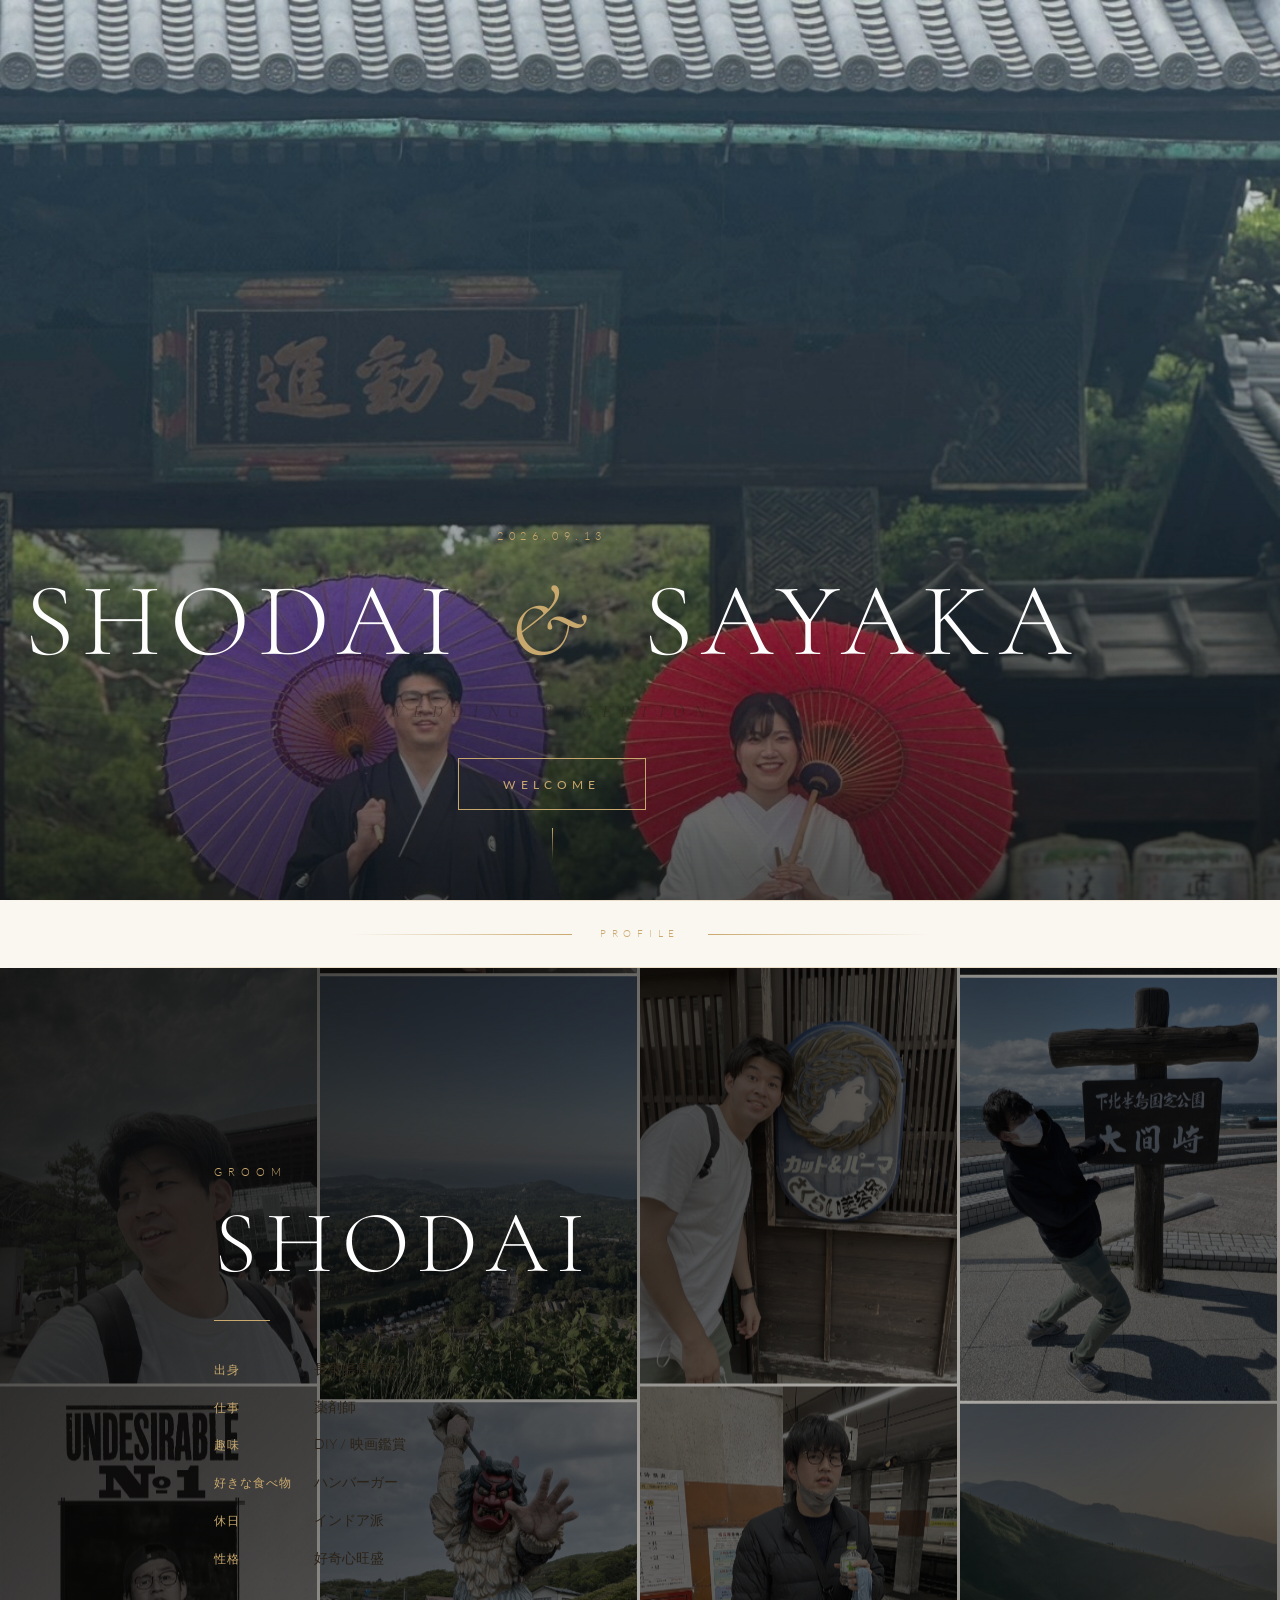
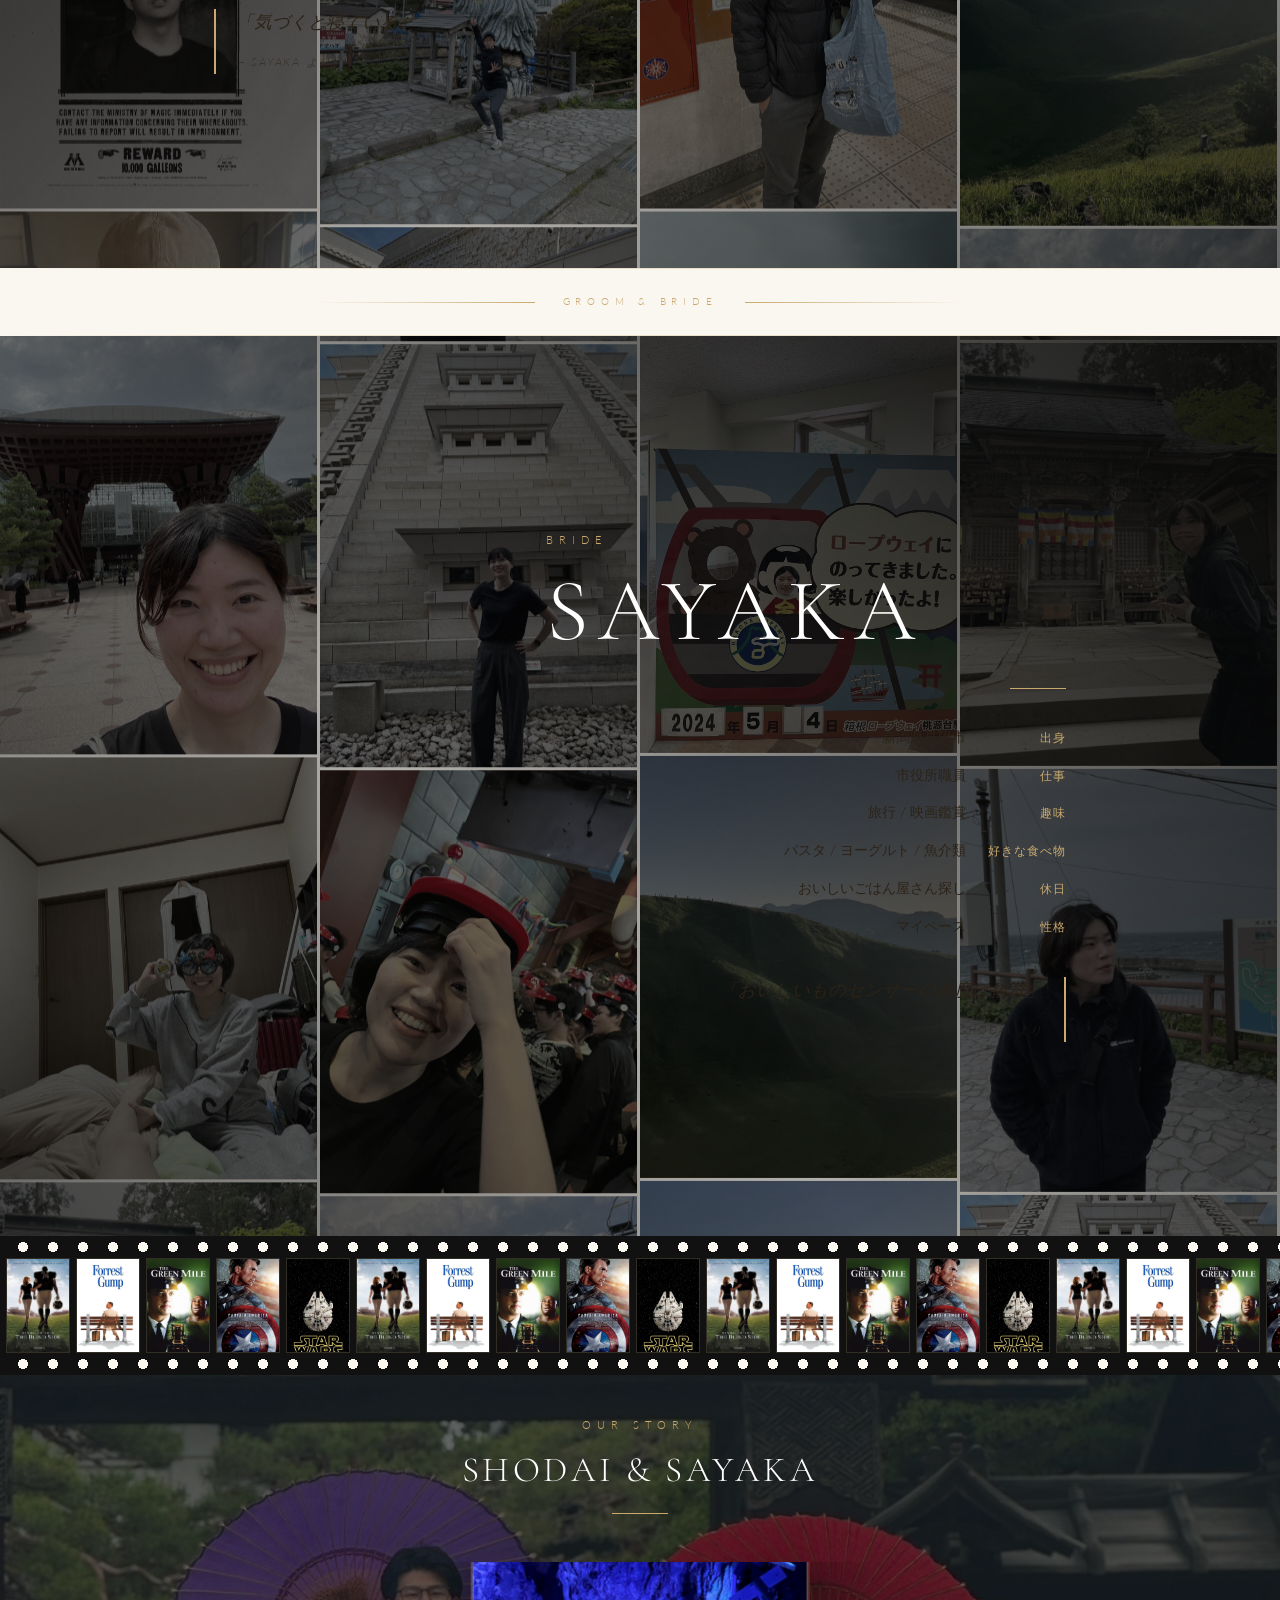
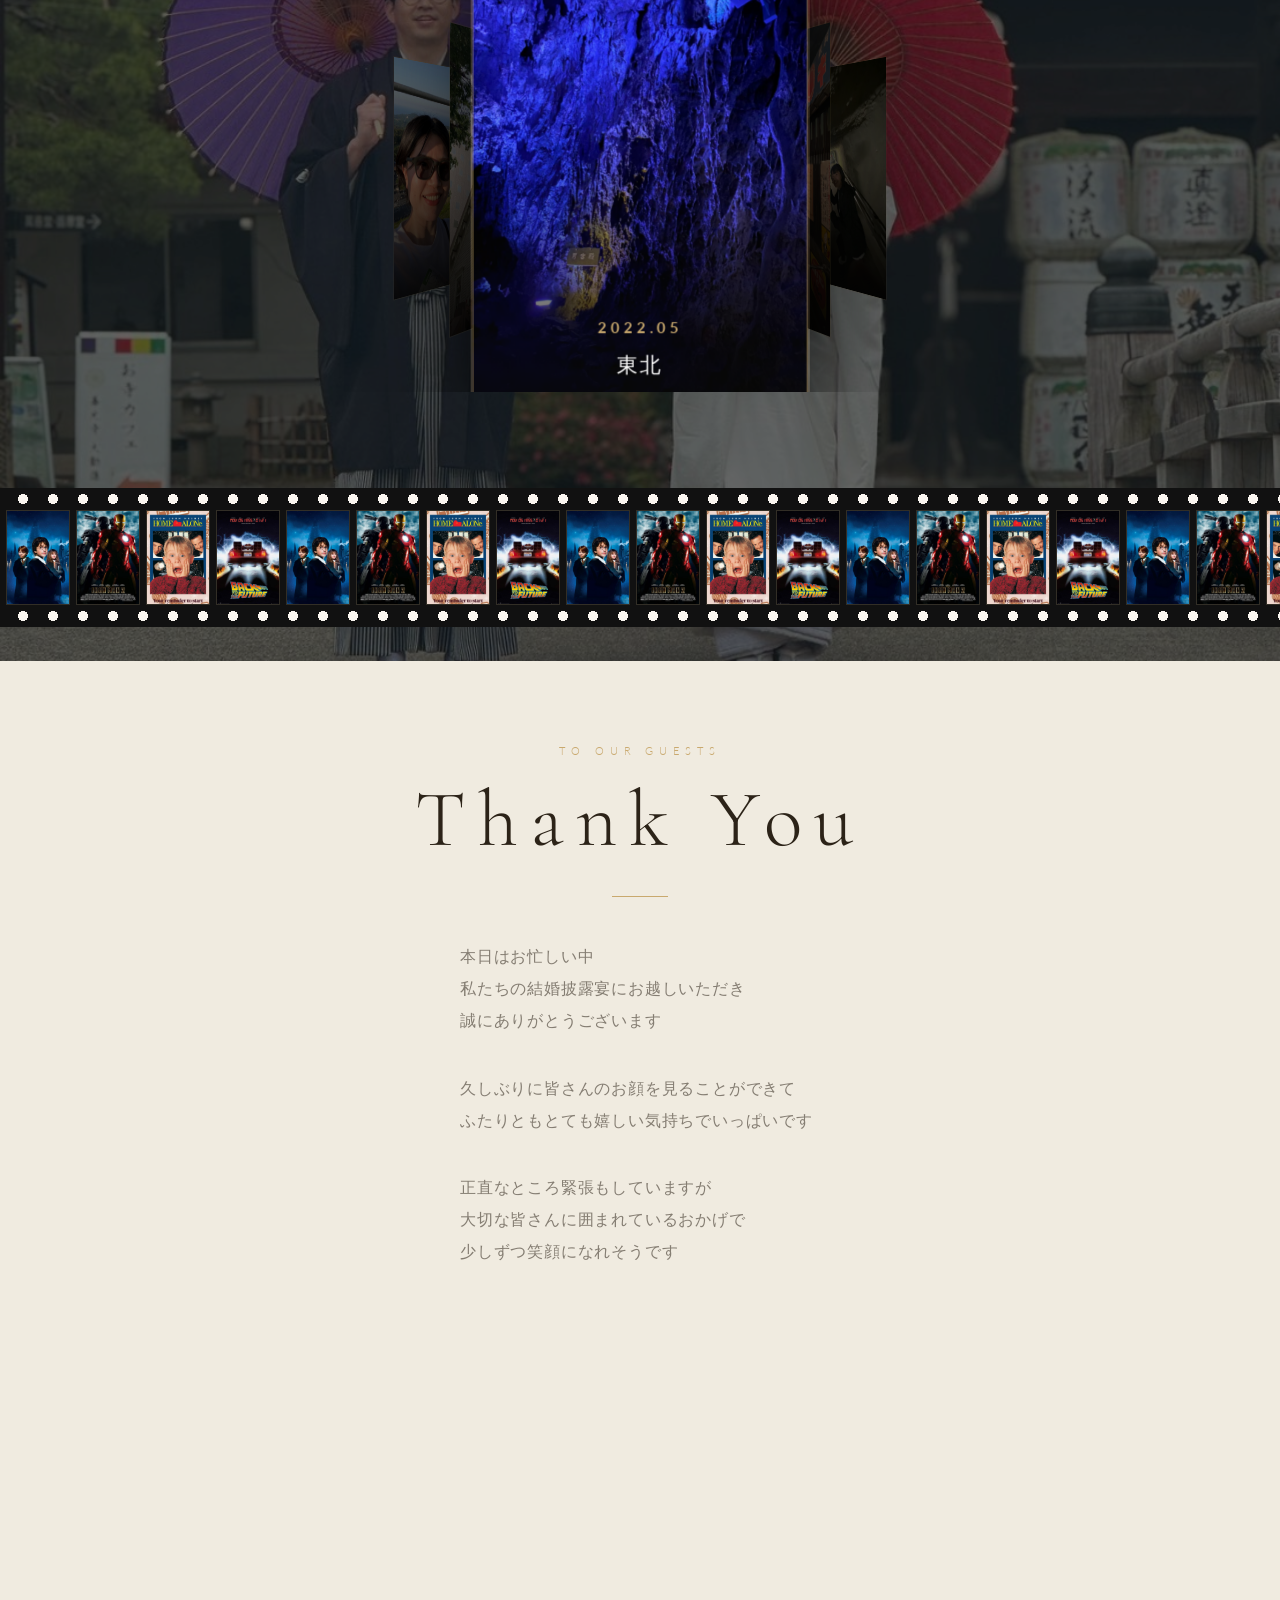
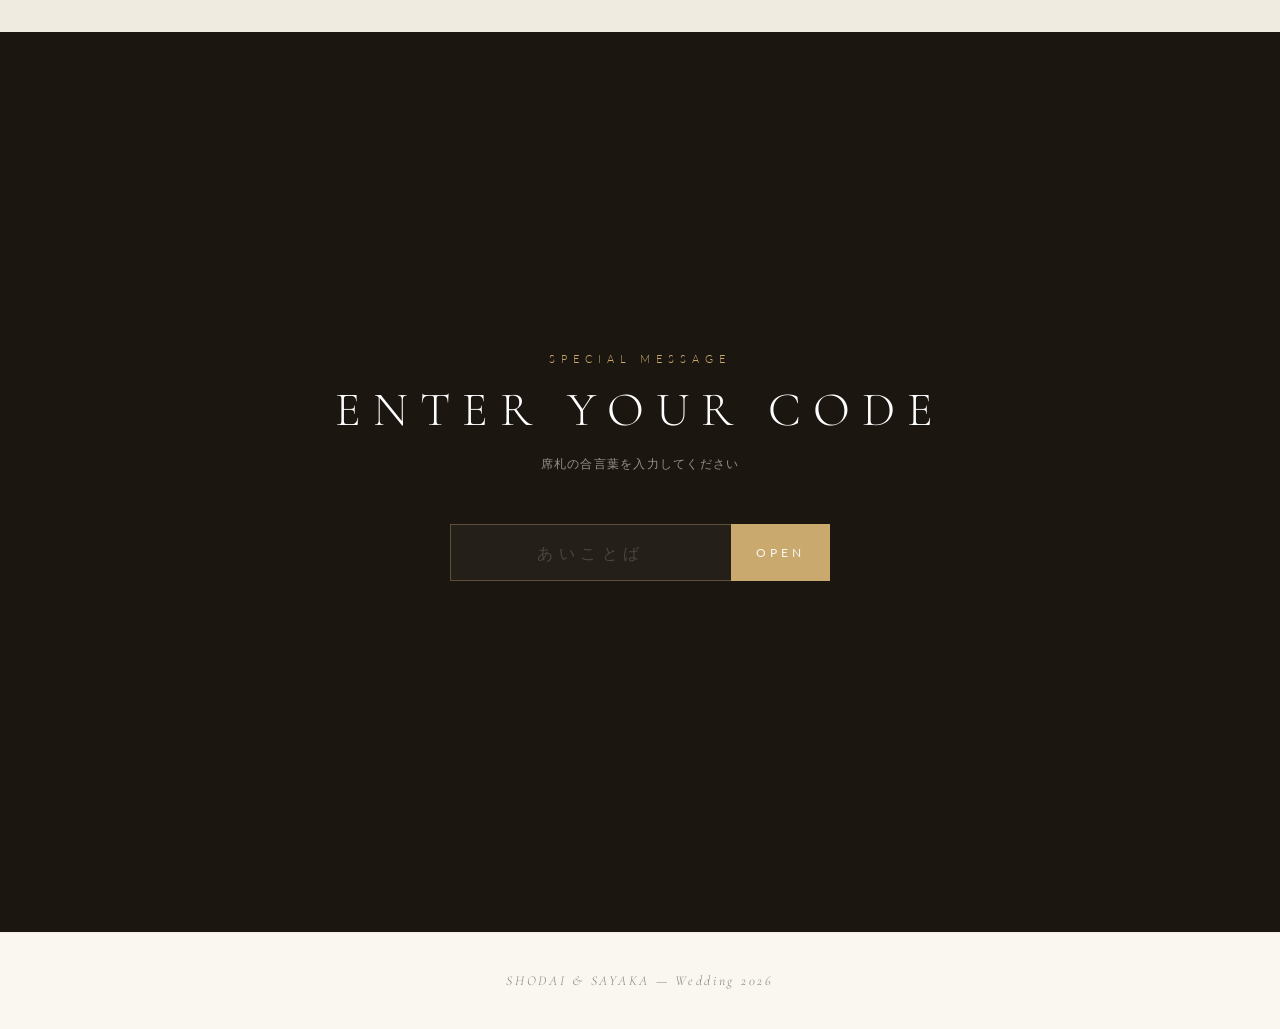
==== index.html @ 503a019b "8/3" ====
<!DOCTYPE html>
<html lang="ja">
<head>
  <meta charset="UTF-8">
  <meta name="viewport" content="width=device-width, initial-scale=1.0, user-scalable=no">
  <title>SHODAI &amp; SAYAKA | Wedding</title>
  <link rel="preconnect" href="https://fonts.googleapis.com">
  <link rel="preconnect" href="https://fonts.gstatic.com" crossorigin>
  <link href="https://fonts.googleapis.com/css2?family=Cormorant+Garamond:ital,wght@0,300;0,400;0,600;1,300;1,400&family=Lato:wght@300;400&family=Shippori+Mincho:wght@400;700&display=swap" rel="stylesheet">
  <link rel="stylesheet" href="css/style.css">
</head>
<body>

  <!-- ========== 1. OPENING / HERO ========== -->
  <section id="opening" class="section section--hero">
    <div class="hero__bg" style="background-image: url('images/LINE_ALBUM_20260602%E5%96%84%E5%85%89%E5%AF%BA%E5%89%8D%E6%92%AE%E3%82%8A_260618_2.jpg')"></div>
    <div class="hero__overlay"></div>
    <div class="hero__content">
      <p class="hero__date reveal-text">2026.09.13</p>
      <h1 class="hero__names reveal-text">SHODAI <span class="amp">&amp;</span> SAYAKA</h1>
      <p class="hero__subtitle reveal-text">Wedding Reception</p>
      <button class="hero__cta reveal-text" onclick="scrollToNext()">Welcome</button>
      <div class="scroll-indicator"><span></span></div>
    </div>
  </section>

  <!-- ========== OPENING / PROFILE 境界 ========== -->
  <div class="profiles-divider" aria-hidden="true">
    <span class="profiles-divider__line"></span>
    <span class="profiles-divider__text">PROFILE</span>
    <span class="profiles-divider__line"></span>
  </div>

  <!-- ========== 2. GROOM PROFILE ========== -->
  <section id="groom" class="section section--profile section--groom">
    <div class="masonry-bg" id="groomMasonryBg" aria-hidden="true"></div>
    <div class="profile__overlay"></div>
    <div class="container">
      <div class="profile__inner">
        <p class="profile__label fade-in">Groom</p>
        <h2 class="profile__name fade-in">SHODAI</h2>
        <div class="profile__divider fade-in"></div>
        <dl class="profile__list">
          <div class="profile__item fade-in">
            <dt>出身</dt><dd>長野県長野市</dd>
          </div>
          <div class="profile__item fade-in">
            <dt>仕事</dt><dd>薬剤師</dd>
          </div>
          <div class="profile__item fade-in">
            <dt>趣味</dt><dd>DIY / 映画鑑賞</dd>
          </div>
          <div class="profile__item fade-in">
            <dt>好きな食べ物</dt><dd>ハンバーガー</dd>
          </div>
          <div class="profile__item fade-in">
            <dt>休日</dt><dd>インドア派</dd>
          </div>
          <div class="profile__item fade-in">
            <dt>性格</dt><dd>好奇心旺盛</dd>
          </div>
        </dl>
        <blockquote class="profile__quote fade-in">
          <p>「気づくと寝ている」</p>
          <cite>— SAYAKA より</cite>
        </blockquote>
      </div>
    </div>
  </section>

  <!-- ========== GROOM / BRIDE 境界 ========== -->
  <div class="profiles-divider" aria-hidden="true">
    <span class="profiles-divider__line"></span>
    <span class="profiles-divider__text">GROOM &amp; BRIDE</span>
    <span class="profiles-divider__line"></span>
  </div>

  <!-- ========== 3. BRIDE PROFILE ========== -->
  <section id="bride" class="section section--profile section--bride">
    <div class="masonry-bg" id="brideMasonryBg" aria-hidden="true"></div>
    <div class="profile__overlay"></div>
    <div class="container">
      <div class="profile__inner profile__inner--right">
        <p class="profile__label fade-in">Bride</p>
        <h2 class="profile__name fade-in">SAYAKA</h2>
        <div class="profile__divider fade-in"></div>
        <dl class="profile__list">
          <div class="profile__item fade-in">
            <dt>出身</dt><dd>新潟県見附市</dd>
          </div>
          <div class="profile__item fade-in">
            <dt>仕事</dt><dd>市役所職員</dd>
          </div>
          <div class="profile__item fade-in">
            <dt>趣味</dt><dd>旅行 / 映画鑑賞</dd>
          </div>
          <div class="profile__item fade-in">
            <dt>好きな食べ物</dt><dd>パスタ / ヨーグルト / 魚介類</dd>
          </div>
          <div class="profile__item fade-in">
            <dt>休日</dt><dd>おいしいごはん屋さん探し</dd>
          </div>
          <div class="profile__item fade-in">
            <dt>性格</dt><dd>マイペース</dd>
          </div>
        </dl>
        <blockquote class="profile__quote fade-in">
          <p>「おいしいものセンサーの感度は抜群」</p>
          <cite>— SHODAI より</cite>
        </blockquote>
      </div>
    </div>
  </section>

  <!-- ========== 4. COUPLE SECTION ========== -->
  <section id="couple" class="section section--couple">
    <div class="couple__bg" style="background-image: url('images/LINE_ALBUM_20260602%E5%96%84%E5%85%89%E5%AF%BA%E5%89%8D%E6%92%AE%E3%82%8A_260618_2.jpg')"></div>
    <div class="couple__overlay"></div>

    <!-- 上帯 -->
    <div class="film-strip-wrap">
      <div class="film-strip">
        <div class="film-strip__track">
        </div>
      </div>
    </div>

    <!-- 中央コンテンツ -->
    <div class="container">
      <div class="couple__content">
        <p class="couple__eyebrow fade-in">Our Story</p>
        <h2 class="couple__title fade-in">SHODAI &amp; SAYAKA</h2>
        <div class="couple__divider fade-in"></div>
        <div id="travelGallery" class="travel-gallery fade-in"></div>
      </div>
    </div>

    <!-- 下帯 -->
    <div class="film-strip-wrap">
      <div class="film-strip">
        <div class="film-strip__track film-strip__track--reverse">
        </div>
      </div>
    </div>
    <p class="film-hint">tap the poster to see our movie picks</p>
  </section>

  <!-- ========== 5. GUEST MESSAGE ========== -->
  <section id="message" class="section section--message">
    <div class="container">
      <div class="message__content">
        <p class="message__eyebrow fade-in">To Our Guests</p>
        <h2 class="message__title fade-in">Thank You</h2>
        <div class="message__divider fade-in"></div>
        <div class="message__body">
          <p class="message__para fade-in">
            本日はお忙しい中<br>
            私たちの結婚披露宴にお越しいただき<br>
            誠にありがとうございます
          </p>
          <p class="message__para fade-in">
            久しぶりに皆さんのお顔を見ることができて<br>
            ふたりともとても嬉しい気持ちでいっぱいです
          </p>
          <p class="message__para fade-in">
            正直なところ緊張もしていますが<br>
            大切な皆さんに囲まれているおかげで<br>
            少しずつ笑顔になれそうです
          </p>
          <p class="message__para fade-in">
            今日の思い出を形に残したいので<br>
            ぜひたくさん写真を撮ってください
          </p>
          <p class="message__para fade-in">
            どうぞ最後まで楽しんでいただけますと幸いです
          </p>
        </div>
        <p class="message__sign fade-in">SHODAI &amp; SAYAKA</p>
      </div>
    </div>
  </section>

  <!-- ========== 6. SECRET CODE ========== -->
  <section id="secret" class="section section--secret">
    <div class="container">
      <div class="secret__content">
        <p class="secret__eyebrow fade-in">Special Message</p>
        <h2 class="secret__title fade-in">ENTER YOUR CODE</h2>
        <p class="secret__hint fade-in">席札の合言葉を入力してください</p>
        <div class="secret__form fade-in">
          <input
            type="text"
            id="codeInput"
            class="secret__input"
            placeholder="あいことば"
            maxlength="20"
            autocomplete="off"
            autocapitalize="characters"
            spellcheck="false"
          >
          <button class="secret__btn" onclick="submitPassphrase()">OPEN</button>
        </div>
        <p class="secret__error" id="codeError" aria-live="polite"></p>
      </div>
    </div>
  </section>

  <!-- ========== 7. GROUP PAGE (overlay) ========== -->
  <div id="groupPage" class="group-page hidden" role="dialog" aria-modal="true" aria-label="グループページ">
    <div class="group-page__header">
      <button class="group-page__close" onclick="closeGroupPage()">CLOSE</button>
    </div>
    <div class="group-page__content">
      <p class="group-page__eyebrow">Welcome</p>
      <h2 class="group-page__name" id="groupName"></h2>
      <p class="group-page__note" id="groupNote">ページの一番下に席札の番号入力欄があります</p>
      <div class="group-page__divider"></div>
      <div class="group-page__photos" id="groupPhotos"></div>
      <div class="jhs-hero hidden" id="jhsHero">
        <div id="bballStage" class="bball-stage" aria-hidden="true"></div>
        <div class="jhs-hero__frame">
          <img class="jhs-hero__image" id="jhsHeroImage" src="" alt="">
          <div class="jhs-hero__scrim"></div>
          <p class="jhs-hero__message" id="jhsHeroMessage"></p>
        </div>
      </div>

      <div class="photo-story hidden" id="photoStoryHero">
        <div class="photo-story__stage1" id="psStage1">
          <img class="photo-story__hero-img" id="psHeroImage" src="" alt="">
          <div class="photo-story__prompt-wrap">
            <span class="photo-story__pulse-ring" aria-hidden="true"></span>
            <p class="photo-story__prompt" id="psPrompt">Click to relive our memories</p>
          </div>
          <div class="photo-story__scatter" id="psScatterLayer" aria-hidden="true"></div>
        </div>

        <div class="photo-story__gallery" id="psGallery"></div>

        <div class="photo-story__ending-zone" id="psEndingZone">
          <img class="photo-story__ending-anchor" id="psEndingAnchor" src="" alt="" aria-hidden="true">
          <div class="photo-story__ending-message hidden" id="psEndingMessage"></div>
        </div>

        <div class="photo-story__lightbox hidden" id="psLightbox" role="dialog" aria-modal="true" aria-label="写真ビューア">
          <div class="photo-story__lightbox-backdrop" id="psLightboxBackdrop"></div>
          <button class="photo-story__lightbox-close" id="psLightboxClose">CLOSE</button>
          <button class="photo-story__lightbox-nav photo-story__lightbox-nav--prev" id="psLightboxPrev" aria-label="前の写真">‹</button>
          <img class="photo-story__lightbox-img" id="psLightboxImg" src="" alt="">
          <button class="photo-story__lightbox-nav photo-story__lightbox-nav--next" id="psLightboxNext" aria-label="次の写真">›</button>
          <p class="photo-story__lightbox-counter" id="psLightboxCounter"></p>
        </div>
      </div>

      <div class="puzzle-hero hidden" id="puzzleHero">
        <div class="puzzle-hero__stage" id="puzzleStage">
          <div class="puzzle-hero__mosaic" id="puzzleMosaic"></div>
          <div class="puzzle-hero__prompt-wrap hidden" id="puzzleGatherPrompt">
            <span class="puzzle-hero__pulse-ring" aria-hidden="true"></span>
            <p class="puzzle-hero__prompt">Click to gather our memories</p>
          </div>
        </div>
        <div class="puzzle-hero__ending-title hidden" id="puzzleEndingTitle">
          <img class="puzzle-hero__ending-logo hidden" id="puzzleEndingLogo" src="" alt="">
          <span id="puzzleEndingTitleText"></span>
        </div>
        <div class="puzzle-hero__ending-message hidden" id="puzzleEndingMessage"></div>

        <div class="photo-story__lightbox hidden" id="pzLightbox" role="dialog" aria-modal="true" aria-label="写真ビューア">
          <div class="photo-story__lightbox-backdrop" id="pzLightboxBackdrop"></div>
          <button class="photo-story__lightbox-close" id="pzLightboxClose">CLOSE</button>
          <button class="photo-story__lightbox-nav photo-story__lightbox-nav--prev" id="pzLightboxPrev" aria-label="前の写真">‹</button>
          <img class="photo-story__lightbox-img" id="pzLightboxImg" src="" alt="">
          <button class="photo-story__lightbox-nav photo-story__lightbox-nav--next" id="pzLightboxNext" aria-label="次の写真">›</button>
          <p class="photo-story__lightbox-counter" id="pzLightboxCounter"></p>
        </div>
      </div>

      <div class="family-hero hidden" id="familyHero">
        <div class="family-hero__stage" id="familyStage">
          <div class="family-hero__main-frame" id="familyMainFrame">
            <img class="family-hero__main" id="familyHeroImage" src="" alt="">
          </div>
        </div>
        <div class="family-hero__prompt-wrap" id="familyPrompt">
          <span class="family-hero__pulse-ring" aria-hidden="true"></span>
          <p class="family-hero__prompt">🐾 家族写真をクリック</p>
        </div>

        <div class="photo-story__lightbox hidden" id="familyLightbox" role="dialog" aria-modal="true" aria-label="写真ビューア">
          <div class="photo-story__lightbox-backdrop" id="familyLightboxBackdrop"></div>
          <button class="photo-story__lightbox-close" id="familyLightboxClose">CLOSE</button>
          <button class="photo-story__lightbox-nav photo-story__lightbox-nav--prev" id="familyLightboxPrev" aria-label="前の写真">‹</button>
          <img class="photo-story__lightbox-img" id="familyLightboxImg" src="" alt="">
          <button class="photo-story__lightbox-nav photo-story__lightbox-nav--next" id="familyLightboxNext" aria-label="次の写真">›</button>
          <p class="photo-story__lightbox-counter" id="familyLightboxCounter"></p>
        </div>
      </div>

      <div class="work-hero hidden" id="workHero">
        <img class="work-hero__building" id="workHeroBuilding" src="" alt="">
        <div class="work-hero__frame">
          <img class="work-hero__gif" id="workHeroGif" src="" alt="" aria-hidden="true">
          <div class="work-hero__scrim"></div>
          <p class="work-hero__message" id="workHeroMessage"></p>
        </div>
      </div>

      <div class="group-page__message" id="groupMessage"></div>
      <div class="group-page__number-section" id="groupNumberSection">
        <div class="scroll-indicator" aria-hidden="true"><span></span></div>
        <div class="group-page__separator"></div>
        <p class="group-page__hint">席札の番号を入力してください</p>
        <div class="group-page__form">
          <input
            type="text"
            id="guestNumberInput"
            class="group-page__input"
            placeholder="0000"
            maxlength="4"
            autocomplete="off"
            autocorrect="off"
            autocapitalize="characters"
          >
          <button class="group-page__btn" onclick="submitGuestNumber()">OPEN</button>
        </div>
        <p class="group-page__error" id="groupError" aria-live="polite"></p>
      </div>
    </div>
  </div>

  <!-- ========== 8. GUEST PERSONAL PAGE (overlay) ========== -->
  <div id="guestPage" class="guest-page hidden" role="dialog" aria-modal="true" aria-label="ゲスト専用ページ">
    <div class="guest-page__header">
      <button class="guest-page__close" onclick="closeGuestPage()">CLOSE</button>
    </div>
    <div class="guest-page__content">
      <p class="guest-page__eyebrow">Special Message for</p>
      <h2 class="guest-page__name" id="guestName"></h2>
      <div class="guest-page__image-wrap" id="guestImageWrap">
        <img class="guest-page__image" id="guestImage" src="" alt="ゲスト専用画像">
      </div>
      <div class="guest-page__message" id="guestMessage"></div>
      <div class="guest-page__sign">
        <p>SHODAI &amp; SAYAKA</p>
      </div>
    </div>
  </div>

  <footer class="footer">
    <p>SHODAI &amp; SAYAKA &mdash; Wedding 2026</p>
  </footer>

  <!-- ========== TRAVEL MODAL (overlay) ========== -->
  <div id="travelModal" class="travel-modal hidden" role="dialog" aria-modal="true">
    <div class="travel-modal__backdrop" onclick="closeTravelModal()"></div>
    <div class="travel-modal__card">
      <button class="travel-modal__close" onclick="closeTravelModal()">CLOSE</button>
      <div id="travelModalGrid" class="travel-modal__grid"></div>
      <div class="travel-modal__body">
        <p class="travel-modal__eyebrow">Our Journey</p>
        <h3 id="travelModalLabel" class="travel-modal__label"></h3>
        <p id="travelModalDate" class="travel-modal__date"></p>
      </div>
    </div>
  </div>

  <!-- ========== MOVIE MODAL (overlay) ========== -->
  <div id="movieModal" class="movie-modal hidden" role="dialog" aria-modal="true" aria-label="映画紹介">
    <div class="movie-modal__backdrop" onclick="closeMovieModal()"></div>
    <div class="movie-modal__card">
      <button class="movie-modal__close" onclick="closeMovieModal()">CLOSE</button>
      <div class="movie-modal__poster-wrap">
        <img id="movieModalImg" class="movie-modal__poster" src="" alt="">
      </div>
      <div class="movie-modal__body">
        <p class="movie-modal__eyebrow">Our Favorite Movie</p>
        <h3 id="movieModalTitle" class="movie-modal__title"></h3>
        <div class="movie-modal__divider"></div>
        <p id="movieModalMessage" class="movie-modal__message"></p>
        <p class="movie-modal__sign">— SHODAI &amp; SAYAKA</p>
      </div>
    </div>
  </div>

  <script src="js/vendor/gsap.min.js"></script>
  <script src="js/vendor/ScrollTrigger.min.js"></script>
  <script src="js/vendor/Flip.min.js"></script>
  <script>if (window.gsap) { gsap.registerPlugin(ScrollTrigger, Flip); }</script>
  <script src="js/guests.js"></script>
  <script src="js/app.js"></script>
</body>
</html>
---- css/style.css ----
/* ============================================================
   Web Fonts
   ============================================================ */
@font-face {
  font-family: 'Charifont';
  src: url('../font/Charifont.otf') format('opentype');
  font-weight: normal;
  font-style: normal;
  font-display: swap;
}

/* ============================================================
   CSS Custom Properties
   ============================================================ */
:root {
  --color-bg:          #faf6f0;
  --color-bg-2:        #f0ebe0;
  --color-gold:        #c9a96e;
  --color-gold-light:  #a07840;
  --color-text:        #2c2318;
  --color-text-muted:  rgba(44, 35, 24, 0.55);
  --font-serif: 'Cormorant Garamond', Georgia, serif;
  --font-sans:  'Lato', sans-serif;
  --font-handwriting: 'Charifont', var(--font-serif);
  --ease-out: cubic-bezier(0.25, 0.46, 0.45, 0.94);
}

/* ============================================================
   Reset & Base
   ============================================================ */
*, *::before, *::after {
  box-sizing: border-box;
  margin: 0;
  padding: 0;
}

html {
  scroll-behavior: smooth;
  -webkit-text-size-adjust: 100%;
}

body {
  background: var(--color-bg);
  color: var(--color-text);
  font-family: var(--font-sans);
  font-weight: 300;
  line-height: 1.8;
  overflow-x: hidden;
  overflow-wrap: break-word;
  word-break: break-word;
}

img {
  max-width: 100%;
  height: auto;
  display: block;
}

button {
  -webkit-appearance: none;
  appearance: none;
  border-radius: 0;
}

/* Film grain overlay */
body::after {
  content: '';
  position: fixed;
  inset: 0;
  pointer-events: none;
  z-index: 9000;
  opacity: 0.04;
  mix-blend-mode: multiply;
  background-image: url("data:image/svg+xml,%3Csvg xmlns='http://www.w3.org/2000/svg' width='300' height='300'%3E%3Cfilter id='n'%3E%3CfeTurbulence type='fractalNoise' baseFrequency='0.85' numOctaves='4' stitchTiles='stitch'/%3E%3C/filter%3E%3Crect width='300' height='300' filter='url(%23n)'/%3E%3C/svg%3E");
  background-size: 300px 300px;
}

/* ============================================================
   Typography
   ============================================================ */
h1, h2, h3 {
  font-family: var(--font-serif);
  font-weight: 300;
  letter-spacing: 0.12em;
  line-height: 1.1;
}

/* ============================================================
   Layout
   ============================================================ */
.section {
  position: relative;
  min-height: 100svh;
  display: flex;
  align-items: center;
  overflow: hidden;
}

.container {
  width: 100%;
  max-width: 900px;
  margin: 0 auto;
  padding: 0 24px;
}

/* ============================================================
   Scroll animations
   ============================================================ */
.fade-in {
  opacity: 0;
  transform: translateY(28px);
  transition: opacity 0.9s var(--ease-out), transform 0.9s var(--ease-out);
}

.fade-in.is-visible {
  opacity: 1;
  transform: translateY(0);
}

.reveal-text {
  opacity: 0;
  transform: translateY(32px);
  animation: revealText 1s var(--ease-out) forwards;
}

.reveal-text:nth-child(1) { animation-delay: 0.4s; }
.reveal-text:nth-child(2) { animation-delay: 0.9s; }
.reveal-text:nth-child(3) { animation-delay: 1.3s; }
.reveal-text:nth-child(4) { animation-delay: 1.7s; }

@keyframes revealText {
  to { opacity: 1; transform: translateY(0); }
}

/* ============================================================
   1. Hero / Opening
   ============================================================ */
.section--hero {
  align-items: flex-end;
  text-align: center;
}

.hero__bg {
  position: absolute;
  inset: 0;
  background-size: cover;
  background-position: center top;
  transform: scale(1.06);
  transition: transform 9s ease;
  will-change: transform;
}

.section--hero.is-active .hero__bg {
  transform: scale(1);
}

.hero__overlay {
  position: absolute;
  inset: 0;
  background: linear-gradient(
    180deg,
    rgba(9, 9, 8, 0.10) 0%,
    rgba(9, 9, 8, 0.25) 50%,
    rgba(9, 9, 8, 0.70) 100%
  );
}

.hero__content {
  position: relative;
  z-index: 2;
  display: flex;
  flex-direction: column;
  align-items: center;
  gap: 18px;
  padding: 0 24px 40px;
}

.hero__date {
  font-family: var(--font-sans);
  font-size: 0.7rem;
  letter-spacing: 0.5em;
  color: var(--color-gold);
  text-transform: uppercase;
}

.hero__names {
  font-size: clamp(2.4rem, 10vw, 6.5rem);
  color: #fff;
  letter-spacing: 0.08em;
}

.hero__names .amp {
  color: var(--color-gold);
  font-style: italic;
  margin: 0 0.15em;
}

.hero__subtitle {
  font-family: var(--font-serif);
  font-size: clamp(0.8rem, 2.5vw, 1.1rem);
  letter-spacing: 0.55em;
  color: var(--color-text-muted);
  text-transform: uppercase;
  font-style: italic;
}

.hero__cta {
  margin-top: 12px;
  background: transparent;
  border: 1px solid var(--color-gold);
  color: var(--color-gold);
  font-family: var(--font-sans);
  font-size: 0.72rem;
  letter-spacing: 0.45em;
  padding: 16px 44px;
  cursor: pointer;
  transition: background 0.4s, color 0.4s;
  text-transform: uppercase;
  min-height: 52px;
}

.hero__cta:hover,
.hero__cta:focus-visible {
  background: var(--color-gold);
  color: var(--color-bg);
  outline: none;
}

.scroll-indicator {
  z-index: 2;
}

.scroll-indicator span {
  display: block;
  width: 1px;
  height: 32px;
  margin: 0 auto;
  background: linear-gradient(to bottom, var(--color-gold), transparent);
  animation: scrollLine 2.2s ease infinite;
}

@keyframes scrollLine {
  0%   { opacity: 0; transform: scaleY(0); transform-origin: top; }
  50%  { opacity: 1; transform: scaleY(1); }
  100% { opacity: 0; transform: scaleY(0); transform-origin: bottom; }
}

/* ============================================================
   2 & 3. Profile Sections
   ============================================================ */
.section--profile {
  padding: 96px 0;
  min-height: 100svh;
}

/* 単一背景画像（Bride など） */
.profile__bg {
  position: absolute;
  inset: 0;
  background-size: cover;
  background-position: center;
  filter: brightness(0.35) saturate(0.6);
}

/* ---- Masonry 背景（Groom） ---- */
.masonry-bg {
  position: absolute;
  inset: 0;
  overflow: hidden;
  filter: brightness(0.6) saturate(0.6);
}

.masonry-col {
  position: absolute;
  top: 0;
  display: flex;
  flex-direction: column;
  gap: 3px;
  will-change: transform;
}

.masonry-col img {
  display: block;
  width: 100%;
  flex-shrink: 0;
  object-fit: cover;
  aspect-ratio: 3 / 4; /* 高さを固定して JS でのハーフ計算を正確にする */
}

.profile__overlay {
  position: absolute;
  inset: 0;
}

.section--groom .profile__overlay {
  background: linear-gradient(
    135deg,
    rgba(9, 9, 8, 0.88) 0%,
    rgba(9, 9, 8, 0.30) 60%,
    rgba(9, 9, 8, 0.60) 100%
  );
}

.section--bride .profile__overlay {
  background: linear-gradient(
    -135deg,
    rgba(9, 9, 8, 0.88) 0%,
    rgba(9, 9, 8, 0.30) 60%,
    rgba(9, 9, 8, 0.60) 100%
  );
}

/* ============================================================
   GROOM / BRIDE 境界ライン
   ============================================================ */
.profiles-divider {
  position: relative;
  z-index: 5;
  background: var(--color-bg);
  display: flex;
  align-items: center;
  justify-content: center;
  gap: 28px;
  padding: 0 40px;
  height: 68px;
  overflow: hidden;
}

.profiles-divider::before,
.profiles-divider::after {
  content: '';
  position: absolute;
  left: 0;
  right: 0;
  height: 1px;
  background: linear-gradient(
    to right,
    transparent 0%,
    rgba(201, 169, 110, 0.3) 20%,
    rgba(201, 169, 110, 0.3) 80%,
    transparent 100%
  );
}

.profiles-divider::before { top: 0; }
.profiles-divider::after  { bottom: 0; }

.profiles-divider__line {
  flex: 1;
  max-width: 220px;
  height: 1px;
}

.profiles-divider__line:first-child {
  background: linear-gradient(to right, transparent 0%, var(--color-gold) 100%);
}

.profiles-divider__line:last-child {
  background: linear-gradient(to left, transparent 0%, var(--color-gold) 100%);
}

.profiles-divider__text {
  font-family: var(--font-sans);
  font-size: 0.6rem;
  letter-spacing: 0.6em;
  color: var(--color-gold);
  white-space: nowrap;
  text-transform: uppercase;
}

.profile__inner {
  position: relative;
  z-index: 2;
  max-width: 520px;
  padding: 60px 0;
}

.profile__inner--right {
  margin-left: auto;
}

.profile__label {
  font-family: var(--font-sans);
  font-size: 0.68rem;
  letter-spacing: 0.55em;
  color: var(--color-gold);
  text-transform: uppercase;
  margin-bottom: 14px;
}

.profile__name {
  font-size: clamp(2.8rem, 9vw, 5.5rem);
  color: #fff;
  letter-spacing: 0.1em;
  margin-bottom: 28px;
}

.profile__divider {
  width: 56px;
  height: 1px;
  background: var(--color-gold);
  margin-bottom: 36px;
}

.profile__inner--right .profile__divider {
  margin-left: auto;
}

.profile__list {
  list-style: none;
  display: flex;
  flex-direction: column;
  gap: 14px;
  margin-bottom: 40px;
}

.profile__item {
  display: grid;
  grid-template-columns: 84px 1fr;
  gap: 16px;
  font-size: 0.88rem;
  align-items: baseline;
}

.profile__inner--right .profile__item {
  direction: rtl;
}

.profile__inner--right .profile__item dt,
.profile__inner--right .profile__item dd {
  direction: ltr;
  text-align: right;
}

.profile__item dt {
  color: var(--color-gold);
  font-size: 0.72rem;
  letter-spacing: 0.08em;
  padding-top: 1px;
}

.profile__item dd {
  color: var(--color-text);
  line-height: 1.65;
}

.profile__quote {
  margin-top: 8px;
  padding-left: 20px;
  border-left: 2px solid var(--color-gold);
}

.profile__inner--right .profile__quote {
  padding-left: 0;
  padding-right: 20px;
  border-left: none;
  border-right: 2px solid var(--color-gold);
  text-align: right;
}

.profile__quote p {
  font-family: var(--font-serif);
  font-style: italic;
  font-size: 1.1rem;
  color: var(--color-text);
  margin-bottom: 8px;
  line-height: 1.6;
}

.profile__quote cite {
  font-size: 0.72rem;
  letter-spacing: 0.15em;
  color: var(--color-text-muted);
}

/* ============================================================
   4. Couple Section
   ============================================================ */
.section--couple {
  flex-direction: column;
  justify-content: space-between;
  align-items: stretch;
  text-align: center;
}

.couple__bg {
  position: absolute;
  inset: 0;
  background-size: cover;
  background-position: center;
}

.couple__overlay {
  position: absolute;
  inset: 0;
  background: rgba(9, 9, 8, 0.62);
}

.couple__content {
  position: relative;
  z-index: 2;
  padding: 40px 0 80px;
}

.couple__eyebrow {
  font-size: 0.68rem;
  letter-spacing: 0.55em;
  color: var(--color-gold);
  text-transform: uppercase;
  margin-bottom: 16px;
}

.couple__title {
  font-size: clamp(1.2rem, 5vw, 2.2rem);
  color: #fff;
  letter-spacing: 0.1em;
  margin-bottom: 24px;
}

.couple__divider {
  width: 56px;
  height: 1px;
  background: var(--color-gold);
  margin: 0 auto 48px;
}

/* ---- Cover Flow Carousel ---- */
.travel-gallery {
  position: relative;
  width: 100%;
  height: 430px;
  overflow: hidden;
  margin: 8px 0 16px;
}

.carousel-stage {
  position: absolute;
  inset: 0;
  perspective: 700px;
  perspective-origin: 50% 45%;
}

.travel-card {
  position: absolute;
  width: 240px;
  height: 320px;
  top: 55px;
  left: 50%;
  margin-left: -120px;
  overflow: hidden;
  border: 1px solid rgba(201, 169, 110, 0.25);
  backface-visibility: hidden;
  transform-origin: center center;
  transition: transform 0.55s cubic-bezier(0.25, 0.46, 0.45, 0.94),
              filter   0.55s ease,
              box-shadow 0.55s ease;
  will-change: transform, filter;
}

.travel-card.is-active {
  filter: brightness(1);
  box-shadow: 0 20px 60px rgba(0, 0, 0, 0.8);
  z-index: 5;
}

.travel-card:not(.is-active) {
  filter: brightness(0.42);
}

.travel-card__img {
  position: absolute;
  inset: 0;
  width: 100%;
  height: 100%;
  object-fit: cover;
  display: block;
}

/* 中央カードにタップヒント */
.travel-card.is-active::after {
  content: '';
  position: absolute;
  inset: 0;
  border: 1px solid rgba(201, 169, 110, 0.5);
  pointer-events: none;
  z-index: 3;
}

/* ---- Travel Modal ---- */
.travel-modal {
  position: fixed;
  inset: 0;
  z-index: 4500;
  display: flex;
  align-items: center;
  justify-content: center;
  padding: 24px;
}

.travel-modal.hidden { display: none; }

.travel-modal__backdrop {
  position: absolute;
  inset: 0;
  background: rgba(9, 9, 8, 0.55);
  backdrop-filter: blur(2px);
  -webkit-backdrop-filter: blur(2px);
  cursor: pointer;
}

.travel-modal__card {
  position: relative;
  z-index: 1;
  background: #141413;
  border: 1px solid rgba(201, 169, 110, 0.2);
  max-width: 420px;
  width: 100%;
  max-height: 90vh;
  overflow-y: auto;
  -webkit-overflow-scrolling: touch;
  transform: scale(0.88);
  opacity: 0;
  transition: transform 0.35s var(--ease-out), opacity 0.35s ease;
}

.travel-modal.is-open .travel-modal__card {
  transform: scale(1);
  opacity: 1;
}

.travel-modal__close {
  position: absolute;
  top: 12px;
  right: 12px;
  background: rgba(9, 9, 8, 0.7);
  border: 1px solid rgba(201, 169, 110, 0.3);
  color: var(--color-text-muted);
  font-family: var(--font-sans);
  font-size: 0.62rem;
  letter-spacing: 0.3em;
  padding: 8px 14px;
  cursor: pointer;
  text-transform: uppercase;
  transition: border-color 0.3s, color 0.3s;
  z-index: 2;
  min-height: 36px;
}

.travel-modal__close:hover {
  border-color: var(--color-gold);
  color: var(--color-gold);
}

.travel-modal__body {
  padding: 16px 24px 24px;
  text-align: center;
}

.travel-modal__eyebrow {
  font-family: var(--font-sans);
  font-size: 0.62rem;
  letter-spacing: 0.45em;
  color: var(--color-gold);
  text-transform: uppercase;
  margin-bottom: 8px;
}

.travel-modal__label {
  font-family: var(--font-serif);
  font-size: clamp(1.4rem, 5vw, 2rem);
  font-weight: 300;
  color: #fff;
  letter-spacing: 0.08em;
  margin-bottom: 4px;
}

.travel-modal__date {
  font-family: var(--font-sans);
  font-size: 0.65rem;
  letter-spacing: 0.3em;
  color: var(--color-gold);
  margin-bottom: 16px;
}

.travel-modal__divider {
  width: 40px;
  height: 1px;
  background: var(--color-gold);
  margin: 0 auto 20px;
  opacity: 0.5;
}

.travel-modal__grid {
  display: grid;
  grid-template-columns: 1fr 1fr;
  gap: 3px;
}

.travel-modal__grid img {
  width: 100%;
  aspect-ratio: 3 / 4;
  object-fit: cover;
  display: block;
}

.travel-card__overlay {
  position: absolute;
  inset: 0;
  background: linear-gradient(to top, rgba(9,9,8,0.88) 0%, rgba(9,9,8,0.05) 55%, transparent 100%);
}

.travel-card__info {
  position: absolute;
  bottom: 0;
  left: 0;
  right: 0;
  padding: 14px 12px;
  opacity: 0;
  transition: opacity 0.4s ease;
}

.travel-card.is-active .travel-card__info {
  opacity: 1;
}

.travel-card__date {
  font-family: var(--font-sans);
  font-size: 0.65rem;
  font-weight: 700;
  letter-spacing: 0.3em;
  color: var(--color-gold);
  display: block;
  margin-bottom: 3px;
}

.travel-card__label {
  font-family: var(--font-serif);
  font-size: 0.95rem;
  letter-spacing: 0.1em;
  color: #fff;
  display: block;
}

/* カード下の反射 */
.travel-card__reflection {
  position: absolute;
  bottom: -60px;
  left: 0;
  width: 100%;
  height: 60px;
  background: inherit;
  transform: scaleY(-1);
  opacity: 0.18;
  pointer-events: none;
  mask-image: linear-gradient(to bottom, rgba(0,0,0,0.5), transparent);
  -webkit-mask-image: linear-gradient(to bottom, rgba(0,0,0,0.5), transparent);
  overflow: hidden;
}


/* ============================================================
   Film Strip (Couple Section)
   ============================================================ */
.film-strip-wrap {
  width: 100%;
  overflow: hidden;
  position: relative;
  z-index: 2;
}

.film-strip {
  background: #111;
  padding: 22px 0;
  position: relative;
}

/* スプロケット穴 — 上 */
.film-strip::before {
  content: '';
  position: absolute;
  top: 0;
  left: 0;
  right: 0;
  height: 22px;
  background-color: #111;
  background-image: radial-gradient(circle, var(--color-bg) 5px, transparent 5px);
  background-size: 30px 22px;
  background-position: 8px center;
  background-repeat: repeat-x;
  z-index: 2;
}

/* スプロケット穴 — 下 */
.film-strip::after {
  content: '';
  position: absolute;
  bottom: 0;
  left: 0;
  right: 0;
  height: 22px;
  background-color: #111;
  background-image: radial-gradient(circle, var(--color-bg) 5px, transparent 5px);
  background-size: 30px 22px;
  background-position: 8px center;
  background-repeat: repeat-x;
  z-index: 2;
}

.film-strip__track {
  display: flex;
  gap: 6px;
  padding: 0 6px;
  width: max-content;
  animation: filmScroll 22s linear infinite;
}

.film-strip__track--reverse {
  animation-direction: reverse;
}

.film-strip__track:hover {
  animation-play-state: paused;
}

.film-hint {
  text-align: center;
  font-family: var(--font-sans);
  font-size: 0.68rem;
  letter-spacing: 0.3em;
  color: rgba(201, 169, 110, 0.75);
  padding: 10px 0 4px;
  text-transform: lowercase;
}

@keyframes filmScroll {
  from { transform: translateX(0); }
  to   { transform: translateX(var(--film-offset, -50%)); }
}

.film-frame {
  flex-shrink: 0;
  width: 64px;
  height: 95px;
  background: #1c1c1c;
  border: 1px solid rgba(201, 169, 110, 0.12);
  position: relative;
  overflow: hidden;
  display: flex;
  align-items: center;
  justify-content: center;
}

.film-frame__img {
  position: absolute;
  inset: 0;
  width: 100%;
  height: 100%;
  object-fit: cover;
  z-index: 1;
  transition: transform 0.4s var(--ease-out);
}

.film-frame__img[src=""] {
  display: none;
}

.film-frame__title {
  font-family: var(--font-serif);
  font-style: italic;
  font-size: 0.55rem;
  letter-spacing: 0.1em;
  color: rgba(201, 169, 110, 0.65);
  text-align: center;
  padding: 0 8px;
  line-height: 1.5;
  position: relative;
  z-index: 0;
}

/* ============================================================
   5. Guest Message
   ============================================================ */
.section--message {
  background: var(--color-bg-2);
  justify-content: center;
  text-align: center;
}

.message__content {
  position: relative;
  z-index: 2;
  padding: 80px 0;
}

.message__eyebrow {
  font-size: 0.68rem;
  letter-spacing: 0.55em;
  color: var(--color-gold);
  text-transform: uppercase;
  margin-bottom: 16px;
}

.message__title {
  font-size: clamp(2.5rem, 8vw, 5rem);
  color: var(--color-text);
  letter-spacing: 0.15em;
  margin-bottom: 32px;
}

.message__divider {
  width: 56px;
  height: 1px;
  background: var(--color-gold);
  margin: 0 auto 44px;
}

.message__body {
  max-width: 360px;
  margin: 0 auto 48px;
}

.message__para {
  font-family: var(--font-serif);
  font-size: clamp(0.85rem, 2.2vw, 1rem);
  line-height: 2.0;
  letter-spacing: 0.05em;
  color: var(--color-text-muted);
  text-align: left;
  margin-bottom: 2.2em;
}

.message__para:last-child {
  margin-bottom: 0;
}

.message__sign {
  font-family: var(--font-serif);
  font-style: italic;
  font-size: 1.3rem;
  color: var(--color-gold-light);
  letter-spacing: 0.15em;
}

/* ============================================================
   6. Secret Code Section
   ============================================================ */
.section--secret {
  justify-content: center;
  text-align: center;
  background: #1c1611;
}

.secret__content {
  position: relative;
  z-index: 2;
  padding: 80px 0;
  width: 100%;
}

.secret__eyebrow {
  font-size: 0.68rem;
  letter-spacing: 0.55em;
  color: var(--color-gold);
  text-transform: uppercase;
  margin-bottom: 16px;
}

.secret__title {
  font-size: clamp(1.4rem, 5vw, 3rem);
  color: #fff;
  letter-spacing: 0.25em;
  margin-bottom: 16px;
}

.secret__hint {
  font-size: 0.78rem;
  letter-spacing: 0.1em;
  color: rgba(250, 246, 240, 0.55);
  margin-bottom: 48px;
}

.secret__form {
  display: flex;
  max-width: 380px;
  margin: 0 auto 16px;
}

.secret__input {
  flex: 1;
  background: rgba(255, 255, 255, 0.04);
  border: 1px solid rgba(201, 169, 110, 0.35);
  border-right: none;
  color: var(--color-bg);
  font-family: var(--font-sans);
  font-size: 1rem;
  letter-spacing: 0.35em;
  padding: 18px 20px;
  outline: none;
  text-transform: uppercase;
  text-align: center;
  -webkit-appearance: none;
  transition: border-color 0.3s;
  min-height: 56px;
}

.secret__input::placeholder {
  color: rgba(232, 224, 208, 0.2);
  letter-spacing: 0.35em;
}

.secret__input:focus {
  border-color: var(--color-gold);
}

.secret__btn {
  background: var(--color-gold);
  border: 1px solid var(--color-gold);
  color: var(--color-bg);
  font-family: var(--font-sans);
  font-size: 0.72rem;
  letter-spacing: 0.35em;
  padding: 18px 24px;
  cursor: pointer;
  text-transform: uppercase;
  font-weight: 400;
  transition: background 0.3s;
  min-height: 56px;
  white-space: nowrap;
}

.secret__btn:hover,
.secret__btn:focus-visible {
  background: var(--color-gold-light);
  outline: none;
}

.secret__error {
  color: #e07070;
  font-size: 0.78rem;
  letter-spacing: 0.1em;
  min-height: 1.4em;
  margin-top: 8px;
}

/* ============================================================
   7. Group Page (Full-Screen Overlay)
   ============================================================ */
.group-page {
  position: fixed;
  inset: 0;
  background: var(--color-bg);
  z-index: 4800;
  overflow-y: auto;
  overflow-x: hidden;
  -webkit-overflow-scrolling: touch;
}

.group-page.hidden {
  display: none;
}

.group-page__header {
  position: sticky;
  top: 0;
  display: flex;
  justify-content: flex-end;
  padding: 16px 20px;
  background: rgba(250, 246, 240, 0.95);
  backdrop-filter: blur(10px);
  -webkit-backdrop-filter: blur(10px);
  z-index: 10;
  border-bottom: 1px solid rgba(201, 169, 110, 0.2);
}

.group-page__close {
  background: transparent;
  border: 1px solid rgba(201, 169, 110, 0.35);
  color: var(--color-text-muted);
  font-family: var(--font-sans);
  font-size: 0.68rem;
  letter-spacing: 0.3em;
  padding: 12px 22px;
  cursor: pointer;
  transition: border-color 0.3s, color 0.3s;
  text-transform: uppercase;
  min-height: 44px;
}

.group-page__close:hover,
.group-page__close:focus-visible {
  border-color: var(--color-gold);
  color: var(--color-gold);
  outline: none;
}

.group-page__content {
  max-width: 680px;
  margin: 0 auto;
  padding: 48px 24px 96px;
  text-align: center;
}

.group-page__eyebrow {
  font-size: 0.68rem;
  letter-spacing: 0.55em;
  color: var(--color-gold);
  text-transform: uppercase;
  margin-bottom: 14px;
}

.group-page__name {
  font-size: clamp(1.6rem, 5vw, 3rem);
  font-weight: 600;
  color: var(--color-text);
  letter-spacing: 0.1em;
  margin-bottom: 10px;
  animation: group-fade-up 1.6s var(--ease-out) both;
}

.group-page__note {
  font-size: 0.72rem;
  letter-spacing: 0.05em;
  color: var(--color-text-muted);
  margin-bottom: 24px;
}

.group-page__note.hidden {
  display: none;
}

.group-page__divider {
  width: 56px;
  height: 1px;
  background: var(--color-gold);
  margin: 0 auto 40px;
}

.group-page__photos {
  display: flex;
  gap: 6px;
  justify-content: center;
  margin-bottom: 40px;
}

.group-page__photos.hidden {
  display: none;
}

.group-page__photo-frame {
  flex: 1;
  max-width: 320px;
  height: 220px;
  overflow: hidden;
  animation: group-fade-up 1.6s var(--ease-out) 0.3s both;
}

/* object-fit:containで写真全体が欠けずに収まるようにする(枠内の余白は
   .group-pageの背景色とそのまま馴染む) */
.group-page__photo {
  width: 100%;
  height: 100%;
  object-fit: contain;
  object-position: center;
  display: block;
}

@keyframes group-fade-up {
  0% {
    opacity: 0;
    transform: translateY(14px);
  }
  100% {
    opacity: 1;
    transform: translateY(0);
  }
}

@media (prefers-reduced-motion: reduce) {
  .group-page__name,
  .group-page__photo-frame,
  .group-page__message {
    animation: none;
  }
}

.group-page__message {
  font-family: var(--font-serif);
  font-size: clamp(0.95rem, 2.5vw, 1.1rem);
  line-height: 2.2;
  color: var(--color-text);
  white-space: pre-line;
  text-align: left;
  margin-bottom: 48px;
  animation: group-fade-up 1.6s var(--ease-out) 0.6s both;
}

.group-page__message.hidden {
  display: none;
}

.group-page__number-section.hidden {
  display: none;
}

/* まだ下に番号入力欄が続くことを示す控えめなスクロール誘導（Heroの .scroll-indicator を再利用） */
.group-page__content .scroll-indicator {
  margin-bottom: 24px;
}

/* ---- 中学グループ専用: バスケアニメーション（GBA風ループ） ----
   スプライトは transform: translate() のみで動かし、left/top を書き換えないことで
   レイアウト再計算を避け、スマホでも滑らかに動作させる。 */
.bball-stage {
  position: relative;
  width: 100%;
  height: 208px;
  overflow: hidden;
  background: transparent;
  image-rendering: pixelated;
  image-rendering: -moz-crisp-edges;
  image-rendering: crisp-edges;
  touch-action: pan-y;
  margin-bottom: 8px;
}

.bball-sprite {
  position: absolute;
  left: 0;
  top: 0;
  width: 64px;
  height: 64px;
  background-repeat: no-repeat;
  background-position: center;
  background-size: contain;
  will-change: transform;
  transform: translate3d(0, 0, 0);
  pointer-events: none;
  image-rendering: pixelated;
  image-rendering: -moz-crisp-edges;
  image-rendering: crisp-edges;
}

.bball-goal {
  z-index: 1;
  transform-origin: 0 0;
}

.bball-character {
  z-index: 2;
  transform-origin: 50% 100%;
}

.bball-ball {
  z-index: 3;
  transform-origin: 0 0;
}

/* ---- 中学グループ専用ヒーロー（ユニフォーム＋メッセージ） ----
   font-size を viewport 幅で可変にし、内部の全サイズを em で指定することで、
   画面幅が変わってもユニフォームと文字の比率・重なり位置を保つ。 */
.jhs-hero {
  font-size: clamp(9.9px, 3.84vw, 26.1px);
  margin-bottom: 40px;
}

.jhs-hero.hidden {
  display: none;
}

.jhs-hero__frame {
  position: relative;
  display: flex;
  justify-content: center;
  width: calc(100% + 48px);
  margin-left: -24px;
  padding-top: 2em;
  overflow: hidden;
}

.jhs-hero__image {
  width: 30.625em;
  height: 30.625em;
  max-width: none;
  max-height: none;
  flex-shrink: 0;
  transform: translateX(0.75em);
  filter: drop-shadow(0 1.125em 1.875em rgba(44, 35, 24, 0.2));
}

.jhs-hero__scrim {
  position: absolute;
  left: 4%;
  right: 4%;
  top: 8.25em;
  height: 16.25em;
  background: rgba(30, 15, 15, 0.6);
  border-radius: 1.25em;
  z-index: 1;
}

.jhs-hero__message {
  position: absolute;
  left: 0;
  right: 0;
  top: 10.375em;
  margin: 0;
  padding: 0 1.625em;
  font-family: 'Shippori Mincho', var(--font-serif);
  font-weight: 700;
  font-size: 0.92em;
  line-height: 1.9;
  text-align: center;
  color: #f8ecd8;
  text-shadow: 0 0.06em 0.19em rgba(0, 0, 0, 0.5);
  white-space: nowrap;
  z-index: 2;
}

.group-page__separator {
  width: 100%;
  height: 1px;
  background: linear-gradient(
    to right,
    transparent 0%,
    rgba(201, 169, 110, 0.3) 30%,
    rgba(201, 169, 110, 0.3) 70%,
    transparent 100%
  );
  margin-bottom: 40px;
}

/* ---- 高校グループ専用: 思い出フォトストーリー(NGNKG) ----
   集合写真1枚 → クリックで思い出写真が舞い散る → グリッドギャラリーへ整列 →
   最下部までスクロールすると再び1枚の集合写真へ収束する体験型演出。 */
.photo-story.hidden {
  display: none;
}

.group-page__content--photostory .group-page__eyebrow,
.group-page__content--photostory .group-page__divider {
  display: none;
}

.photo-story__stage1 {
  position: relative;
  width: min(74vh, 88vw, 560px);
  aspect-ratio: 3 / 4;
  margin: 0 auto 40px;
  overflow: hidden;
  cursor: pointer;
  border-radius: 4px;
  box-shadow: 0 20px 50px rgba(44, 35, 24, 0.25);
  background: var(--color-bg);
}

.photo-story__hero-img {
  width: 100%;
  height: 100%;
  object-fit: cover;
  object-position: 65% center;
  display: block;
  transition: transform 0.6s var(--ease-out);
}

.photo-story__stage1:hover .photo-story__hero-img {
  transform: scale(1.02);
}

.photo-story__prompt-wrap {
  position: absolute;
  inset: 0;
  display: flex;
  flex-direction: column;
  align-items: center;
  justify-content: center;
  pointer-events: none;
}

.photo-story__pulse-ring {
  width: 54px;
  height: 54px;
  border-radius: 50%;
  border: 1px solid rgba(255, 255, 255, 0.55);
  margin-bottom: 18px;
  animation: ps-pulse 2.6s ease-out infinite;
}

.photo-story__prompt {
  font-family: var(--font-serif);
  font-style: italic;
  font-size: clamp(0.95rem, 2.2vw, 1.3rem);
  letter-spacing: 0.08em;
  color: #fff;
  text-shadow: 0 2px 12px rgba(0, 0, 0, 0.4);
  animation: ps-breathe 2.6s ease-in-out infinite;
}

@keyframes ps-breathe {
  0%, 100% { opacity: 0.65; }
  50% { opacity: 1; }
}

@keyframes ps-pulse {
  0% { transform: scale(1); opacity: 0.7; }
  100% { transform: scale(1.6); opacity: 0; }
}

/* Stage2: クリック後に思い出写真が舞い散る散乱レイヤー */
.photo-story__scatter {
  position: absolute;
  inset: 0;
  pointer-events: none;
  z-index: 5;
}

.photo-story__tile {
  position: absolute;
  top: 50%;
  left: 50%;
  width: 130px;
  height: 130px;
  margin: -65px 0 0 -65px;
  border-radius: 4px;
  overflow: hidden;
  box-shadow: 0 10px 30px rgba(44, 35, 24, 0.25);
  border: 1px solid rgba(255, 255, 255, 0.5);
  pointer-events: auto;
  cursor: pointer;
}

.photo-story__tile-img {
  width: 100%;
  height: 100%;
  object-fit: cover;
  display: block;
}

/* クリック前は完全に透明・無反応にしておく（GSAPが散乱開始時にopacityをアニメーションで持ち上げる）。
   pointer-events:none にしないと、集合写真の中央に重なった状態のタイルが
   stage1のクリック判定を奪ってしまう。 */
.photo-story__scatter .photo-story__tile {
  opacity: 0;
  pointer-events: none;
}

.photo-story__gallery .photo-story__tile {
  opacity: 1;
  pointer-events: auto;
}

/* Stage3: 枚数に依存しない擬似Masonryギャラリー */
.photo-story__gallery {
  display: none;
  grid-template-columns: repeat(auto-fill, minmax(140px, 1fr));
  grid-auto-rows: 150px;
  grid-auto-flow: dense;
  gap: 6px;
  margin-bottom: 56px;
}

.photo-story__gallery.is-active {
  display: grid;
}

.photo-story__gallery .photo-story__tile {
  position: relative;
  top: auto;
  left: auto;
  width: auto;
  height: auto;
  margin: 0;
}

.photo-story__tile--featured {
  grid-column: span 2;
  grid-row: span 2;
}

/* 列の高さバランシングで埋めきれない端数だけを吸収する透明フィラー(下端を完全に揃えるため) */
.photo-story__tile-filler {
  pointer-events: none;
  background: transparent;
}

.photo-story__gallery .photo-story__tile-img {
  transition: transform 0.5s var(--ease-out);
}

@media (hover: hover) and (pointer: fine) {
  .photo-story__gallery .photo-story__tile:hover .photo-story__tile-img {
    transform: scale(1.045);
  }
}

/* スクロール最後: 写真が中央の1枚(集合写真)へ収束するゾーン */
.photo-story__ending-zone {
  position: relative;
  min-height: 190vh;
  display: flex;
  flex-direction: column;
  align-items: center;
  justify-content: flex-end;
  padding-bottom: 40px;
  text-align: center;
}

/* 収束ゾーンの直後に続く「スクロール誘導 → 区切り線 → 番号入力ヒント」の余白を
   高校グループ(フォトストーリー)だけ詰めて、メッセージと入力欄の距離を近づける */
.group-page__content--photostory .scroll-indicator {
  margin-bottom: 8px;
}

.group-page__content--photostory .group-page__separator {
  margin-bottom: 20px;
}

.group-page__content--photostory .group-page__hint {
  margin-bottom: 16px;
}

.photo-story__ending-anchor {
  width: min(56vh, 78vw, 380px);
  height: auto;
  aspect-ratio: 3 / 4;
  object-fit: cover;
  border-radius: 4px;
  box-shadow: 0 20px 50px rgba(44, 35, 24, 0.25);
  opacity: 0;
  margin-bottom: 32px;
}

.photo-story__ending-message {
  font-family: var(--font-serif);
  font-size: clamp(0.95rem, 2.5vw, 1.1rem);
  line-height: 2.2;
  color: var(--color-text);
  white-space: pre-line;
  text-align: left;
  max-width: 460px;
}

.photo-story__ending-message.hidden {
  display: none;
}

/* ライトボックス(前後移動可能な写真ビューア) */
.photo-story__lightbox {
  position: fixed;
  inset: 0;
  z-index: 4900;
  display: flex;
  align-items: center;
  justify-content: center;
}

.photo-story__lightbox.hidden {
  display: none;
}

.photo-story__lightbox-backdrop {
  position: absolute;
  inset: 0;
  background: rgba(9, 9, 8, 0.85);
  cursor: pointer;
}

.photo-story__lightbox-img {
  position: relative;
  z-index: 1;
  max-width: 88vw;
  max-height: 82vh;
  object-fit: contain;
  box-shadow: 0 20px 60px rgba(0, 0, 0, 0.5);
}

.photo-story__lightbox-close {
  position: absolute;
  top: 20px;
  right: 20px;
  z-index: 2;
  background: rgba(9, 9, 8, 0.7);
  border: 1px solid rgba(201, 169, 110, 0.3);
  color: #efe6d8;
  font-family: var(--font-sans);
  font-size: 0.62rem;
  letter-spacing: 0.3em;
  padding: 8px 14px;
  cursor: pointer;
  text-transform: uppercase;
  transition: border-color 0.3s, color 0.3s;
  min-height: 36px;
}

.photo-story__lightbox-close:hover {
  border-color: var(--color-gold);
  color: var(--color-gold);
}

.photo-story__lightbox-nav {
  position: absolute;
  top: 50%;
  transform: translateY(-50%);
  z-index: 2;
  background: rgba(9, 9, 8, 0.5);
  border: 1px solid rgba(201, 169, 110, 0.3);
  color: #efe6d8;
  font-size: 1.6rem;
  line-height: 1;
  width: 44px;
  height: 44px;
  border-radius: 50%;
  cursor: pointer;
  transition: border-color 0.3s, color 0.3s;
}

.photo-story__lightbox-nav:hover {
  border-color: var(--color-gold);
  color: var(--color-gold);
}

.photo-story__lightbox-nav--prev { left: 16px; }
.photo-story__lightbox-nav--next { right: 16px; }

.photo-story__lightbox-counter {
  position: absolute;
  bottom: 20px;
  left: 50%;
  transform: translateX(-50%);
  z-index: 2;
  font-family: var(--font-sans);
  font-size: 0.62rem;
  letter-spacing: 0.3em;
  color: rgba(239, 230, 216, 0.7);
}

@media (prefers-reduced-motion: reduce) {
  .photo-story__pulse-ring,
  .photo-story__prompt {
    animation: none;
  }
}

/* ---- 大学グループ専用: パズルメモリーズ(NGTYKD) ----
   「写真を集める」ボタンをクリックすると、バラバラに飛んでくる思い出写真が
   矩形タイルとして正しい升目へ収束し、隙間のあるモザイクへ組み上がる体験型演出。 */
.puzzle-hero.hidden {
  display: none;
}

.group-page__content--puzzle .group-page__eyebrow,
.group-page__content--puzzle .group-page__name,
.group-page__content--puzzle .group-page__note,
.group-page__content--puzzle .group-page__divider {
  display: none;
}

.puzzle-hero__stage {
  position: relative;
  left: 50%;
  width: 100vw;
  margin-left: -50vw;
  overflow: visible;
  background: var(--color-bg);
  margin-bottom: 40px;
  cursor: pointer;
}

.puzzle-hero__mosaic {
  position: relative;
  margin: 0 auto;
}

.puzzle-hero__prompt-wrap {
  position: absolute;
  top: 50%;
  left: 50%;
  transform: translate(-50%, -50%);
  display: flex;
  flex-direction: column;
  align-items: center;
  z-index: 1;
  pointer-events: none;
}

.puzzle-hero__prompt-wrap.hidden {
  display: none;
}

.puzzle-hero__pulse-ring {
  width: 54px;
  height: 54px;
  border-radius: 50%;
  border: 1px solid rgba(44, 35, 24, 0.35);
  margin-bottom: 18px;
  animation: ps-pulse 2.6s ease-out infinite;
}

.puzzle-hero__prompt {
  font-family: var(--font-serif);
  font-style: italic;
  font-size: clamp(0.95rem, 2.2vw, 1.3rem);
  letter-spacing: 0.08em;
  color: var(--color-text);
  animation: ps-breathe 2.6s ease-in-out infinite;
}

@media (prefers-reduced-motion: reduce) {
  .puzzle-hero__pulse-ring,
  .puzzle-hero__prompt {
    animation: none;
  }
}

/* GSAPがx/y/rotation/scaleを当てる外側コンテナ。 */
.puzzle-piece {
  position: absolute;
  top: 0;
  left: 0;
  will-change: transform, opacity;
}

/* imgは160%サイズで中央配置しているため、タイル範囲外へのはみ出しをここで隠す。 */
.puzzle-piece__clip {
  position: relative;
  width: 100%;
  height: 100%;
  overflow: hidden;
  border-radius: 6px;
}

.puzzle-piece__img {
  position: absolute;
  top: 50%;
  left: 50%;
  width: 160%;
  height: 160%;
  transform: translate(-50%, -50%);
  object-fit: cover;
  display: block;
  cursor: pointer;
  transition: transform 0.5s var(--ease-out);
}

@media (hover: hover) and (pointer: fine) {
  .puzzle-piece:hover .puzzle-piece__img {
    transform: translate(-50%, -50%) scale(1.045);
  }
}

/* 最後のピースが「カチッ」とはまる瞬間だけの控えめな光沢パルス */
.puzzle-piece--final .puzzle-piece__clip {
  animation: pz-snap 0.5s var(--ease-out);
}

@keyframes pz-snap {
  0% {
    filter: drop-shadow(0 0 0 rgba(201, 169, 110, 0));
  }
  40% {
    filter: drop-shadow(0 0 14px rgba(201, 169, 110, 0.55));
  }
  100% {
    filter: drop-shadow(0 0 0 rgba(201, 169, 110, 0));
  }
}

.puzzle-hero__ending-title {
  display: flex;
  align-items: center;
  gap: 14px;
  max-width: 460px;
  margin: 32px auto 0;
  font-family: var(--font-serif);
  font-size: clamp(1.1rem, 3vw, 1.35rem);
  color: var(--color-text);
  letter-spacing: 0.04em;
}

.puzzle-hero__ending-title.hidden {
  display: none;
}

.puzzle-hero__ending-logo {
  width: 56px;
  height: auto;
  flex-shrink: 0;
}

.puzzle-hero__ending-logo.hidden {
  display: none;
}

.puzzle-hero__ending-message {
  font-family: var(--font-serif);
  font-size: clamp(0.95rem, 2.5vw, 1.1rem);
  line-height: 2.2;
  color: var(--color-text);
  white-space: pre-line;
  text-align: left;
  max-width: 460px;
  margin: 16px auto 56px;
}

.puzzle-hero__ending-message.hidden {
  display: none;
}

/* ---- 新郎親族グループ専用: 家族写真クリックで愛犬たちが周りを埋めるモザイク ----
   CSS Gridで家族写真を中央のセル群に固定配置し、愛犬の写真(最大30枚超)を
   残りのセルへ自動流し込みする。Grid自体が重なりを起こさない構造なので
   座標計算による重なりのバグが発生しない(JS: FamilyDogScatterController)。 */
.family-hero.hidden {
  display: none;
}

.family-hero__stage {
  display: grid;
  grid-auto-flow: row dense;
  max-width: 640px;
  margin: 0 auto;
}

.family-hero__main-frame {
  cursor: pointer;
}

.family-hero__main {
  width: 100%;
  height: 100%;
  object-fit: cover;
  display: block;
}

.family-hero__dog {
  width: 100%;
  height: 100%;
  object-fit: cover;
  display: block;
  cursor: pointer;
  opacity: 0;
}

.family-hero__prompt-wrap {
  display: flex;
  flex-direction: column;
  align-items: center;
  margin: 4px auto 40px;
  pointer-events: none;
}

.family-hero__prompt-wrap.hidden {
  display: none;
}

.family-hero__pulse-ring {
  width: 54px;
  height: 54px;
  border-radius: 50%;
  border: 1px solid rgba(44, 35, 24, 0.35);
  margin-bottom: 18px;
  animation: ps-pulse 2.6s ease-out infinite;
}

.family-hero__prompt {
  font-family: var(--font-serif);
  font-style: italic;
  font-size: clamp(0.95rem, 2.2vw, 1.3rem);
  letter-spacing: 0.08em;
  color: var(--color-text);
  animation: ps-breathe 2.6s ease-in-out infinite;
}

@media (prefers-reduced-motion: reduce) {
  .family-hero__pulse-ring,
  .family-hero__prompt {
    animation: none;
  }
}

/* ---- 職場グループ専用ヒーロー（今町調剤薬局：建物写真＋じわじわ現れるGIF） ----
   GIFは開くたびに「うっすら→時間経過ではっきり」を繰り返す必要があるが、
   専用JSコントローラーは作らずCSSのanimation-delayのみで実現する。
   #groupPage / #workHero はopenGroupPage()/closeGroupPage()で毎回hidden(display:none)を
   トグルされるため、再表示のたびにこのアニメーションは自動的に最初からリスタートする
   （.group-page__name 等が使っているのと同じブラウザ標準挙動）。 */
.work-hero {
  margin-bottom: 40px;
}

.work-hero.hidden {
  display: none;
}

.work-hero__building {
  display: block;
  width: 100%;
  height: clamp(180px, 32vw, 320px);
  object-fit: cover;
  margin-bottom: 20px;
  animation: group-fade-up 1.6s var(--ease-out) both;
}

.work-hero__frame {
  position: relative;
  overflow: hidden;
  border-radius: 4px;
  animation: group-fade-up 1.6s var(--ease-out) 0.3s both;
}

.work-hero__gif {
  display: block;
  width: 100%;
  height: auto;
  opacity: 0.12;
  animation: work-gif-reveal 7s ease-in 1.8s both;
}

@keyframes work-gif-reveal {
  0%   { opacity: 0.12; }
  100% { opacity: 0.88; }
}

.work-hero__scrim {
  position: absolute;
  inset: 0;
  background: rgba(30, 15, 15, 0.45);
  z-index: 1;
}

.work-hero__message {
  position: absolute;
  inset: 0;
  z-index: 2;
  display: flex;
  align-items: center;
  justify-content: center;
  margin: 0;
  padding: 0 1.6em;
  font-family: 'Shippori Mincho', var(--font-serif);
  font-weight: 700;
  font-size: 1.05rem;
  line-height: 1.9;
  text-align: center;
  color: #f8ecd8;
  text-shadow: 0 0.06em 0.19em rgba(0, 0, 0, 0.5);
}

@media (prefers-reduced-motion: reduce) {
  .work-hero__building,
  .work-hero__frame,
  .work-hero__gif {
    animation: none;
  }
  .work-hero__gif {
    opacity: 0.88;
  }
}

.group-page__hint {
  font-size: 0.78rem;
  letter-spacing: 0.1em;
  color: var(--color-text-muted);
  margin-bottom: 24px;
}

.group-page__form {
  display: flex;
  max-width: 280px;
  margin: 0 auto 16px;
}

.group-page__input {
  flex: 1;
  background: rgba(255, 255, 255, 0.6);
  border: 1px solid rgba(201, 169, 110, 0.5);
  border-right: none;
  color: var(--color-text);
  font-family: var(--font-sans);
  font-size: 1.4rem;
  letter-spacing: 0.5em;
  padding: 18px 12px 18px 20px;
  outline: none;
  text-align: center;
  -webkit-appearance: none;
  transition: border-color 0.3s;
  min-height: 56px;
}

.group-page__input::placeholder {
  color: rgba(44, 35, 24, 0.25);
  letter-spacing: 0.4em;
}

.group-page__input:focus {
  border-color: var(--color-gold);
}

.group-page__btn {
  background: var(--color-gold);
  border: 1px solid var(--color-gold);
  color: var(--color-bg);
  font-family: var(--font-sans);
  font-size: 0.72rem;
  letter-spacing: 0.35em;
  padding: 18px 20px;
  cursor: pointer;
  text-transform: uppercase;
  font-weight: 400;
  transition: background 0.3s;
  min-height: 56px;
  white-space: nowrap;
}

.group-page__btn:hover,
.group-page__btn:focus-visible {
  background: var(--color-gold-light);
  outline: none;
}

.group-page__error {
  color: #e07070;
  font-size: 0.78rem;
  letter-spacing: 0.1em;
  min-height: 1.4em;
  margin-top: 8px;
}

/* ============================================================
   9. Guest Personal Page (Full-Screen Overlay)
   ============================================================ */
.guest-page {
  position: fixed;
  inset: 0;
  background: var(--color-bg);
  z-index: 5000;
  overflow-y: auto;
  -webkit-overflow-scrolling: touch;
  opacity: 1;
  transition: opacity 0.4s ease;
}

.guest-page.hidden {
  display: none;
}

.guest-page__header {
  position: sticky;
  top: 0;
  display: flex;
  justify-content: flex-end;
  padding: 16px 20px;
  background: rgba(250, 246, 240, 0.95);
  backdrop-filter: blur(10px);
  -webkit-backdrop-filter: blur(10px);
  z-index: 10;
  border-bottom: 1px solid rgba(201, 169, 110, 0.2);
}

.guest-page__close {
  background: transparent;
  border: 1px solid rgba(201, 169, 110, 0.35);
  color: var(--color-text-muted);
  font-family: var(--font-sans);
  font-size: 0.68rem;
  letter-spacing: 0.3em;
  padding: 12px 22px;
  cursor: pointer;
  transition: border-color 0.3s, color 0.3s;
  text-transform: uppercase;
  min-height: 44px;
}

.guest-page__close:hover,
.guest-page__close:focus-visible {
  border-color: var(--color-gold);
  color: var(--color-gold);
  outline: none;
}

.guest-page__content {
  max-width: 680px;
  margin: 0 auto;
  padding: 48px 24px 96px;
  text-align: center;
}

.guest-page__eyebrow {
  font-size: 0.68rem;
  letter-spacing: 0.55em;
  color: var(--color-gold);
  text-transform: uppercase;
  margin-bottom: 12px;
}

.guest-page__name {
  font-family: var(--font-handwriting);
  font-size: clamp(2rem, 7vw, 3.8rem);
  color: var(--color-text);
  letter-spacing: 0.1em;
  margin-bottom: 48px;
}

/* ---- 開封演出(name → image → message → sign の順にふわっと表示) ---- */
.guest-page__content .guest-page__eyebrow,
.guest-page__content .guest-page__name,
.guest-page__content .guest-page__image-wrap,
.guest-page__content .guest-page__message,
.guest-page__content .guest-page__sign {
  opacity: 1;
}

.guest-page__content.is-revealing .guest-page__eyebrow,
.guest-page__content.is-revealing .guest-page__name,
.guest-page__content.is-revealing .guest-page__image-wrap,
.guest-page__content.is-revealing .guest-page__message,
.guest-page__content.is-revealing .guest-page__sign {
  opacity: 0;
  animation: guest-reveal 0.9s var(--ease-out) forwards;
}

.guest-page__content.is-revealing .guest-page__eyebrow    { animation-delay: 0.05s; }
.guest-page__content.is-revealing .guest-page__name       { animation-delay: 0.2s; }
.guest-page__content.is-revealing .guest-page__image-wrap { animation-delay: 0.4s; }
.guest-page__content.is-revealing .guest-page__message    { animation-delay: 0.6s; }
.guest-page__content.is-revealing .guest-page__sign       { animation-delay: 0.85s; }

@keyframes guest-reveal {
  from { opacity: 0; transform: translateY(18px); }
  to   { opacity: 1; transform: translateY(0); }
}

.guest-page__image-wrap {
  width: 100%;
  max-width: 480px;
  margin: 0 auto 48px;
  border: 1px solid rgba(201, 169, 110, 0.18);
  overflow: hidden;
}

.guest-page__image-wrap.is-hidden {
  display: none;
}

.guest-page__image {
  width: 100%;
  display: block;
}

.guest-page__message {
  font-family: var(--font-handwriting);
  font-size: clamp(1.05rem, 3.2vw, 1.4rem);
  line-height: 2.4;
  letter-spacing: -0.01em;
  color: var(--color-text);
  white-space: pre-wrap;
  text-align: left;
  margin-bottom: 48px;
}

.guest-page__sign {
  position: relative;
  border-top: 1px solid rgba(201, 169, 110, 0.18);
  padding-top: 32px;
}

.guest-page__sign::before {
  content: '';
  position: absolute;
  top: -5px;
  left: 50%;
  width: 9px;
  height: 9px;
  background: var(--color-bg);
  border: 1px solid var(--color-gold);
  transform: translateX(-50%) rotate(45deg);
}

.guest-page__sign p {
  font-family: var(--font-handwriting);
  font-style: normal;
  font-size: 1.3rem;
  letter-spacing: 0em;
  color: var(--color-gold-light);
}

/* ============================================================
   Footer
   ============================================================ */
.footer {
  background: var(--color-bg);
  text-align: center;
  padding: 36px 24px;
  border-top: 1px solid rgba(201, 169, 110, 0.1);
}

.footer p {
  font-family: var(--font-serif);
  font-style: italic;
  font-size: 0.85rem;
  letter-spacing: 0.2em;
  color: var(--color-text-muted);
}

/* ============================================================
   Movie Modal
   ============================================================ */
.film-frame {
  cursor: pointer;
}

.film-frame:hover .film-frame__img {
  transform: scale(1.08);
}

.movie-modal {
  position: fixed;
  inset: 0;
  z-index: 4000;
  display: flex;
  align-items: center;
  justify-content: center;
  padding: 24px;
}

.movie-modal.hidden {
  display: none;
}

.movie-modal__backdrop {
  position: absolute;
  inset: 0;
  background: rgba(9, 9, 8, 0.55);
  backdrop-filter: blur(2px);
  -webkit-backdrop-filter: blur(6px);
  cursor: pointer;
}

.movie-modal__card {
  position: relative;
  z-index: 1;
  background: transparent;
  border: none;
  max-width: 420px;
  width: 100%;
  max-height: 90vh;
  overflow-y: auto;
  -webkit-overflow-scrolling: touch;
  transform: scale(0.88);
  opacity: 0;
  transition: transform 0.35s var(--ease-out), opacity 0.35s ease;
}

.movie-modal.is-open .movie-modal__card {
  transform: scale(1);
  opacity: 1;
}

.movie-modal__poster-wrap {
  width: 75%;
  max-width: 260px;
  aspect-ratio: 2 / 3;
  margin: 0 auto;
  overflow: hidden;
  background: transparent;
}

.movie-modal__poster {
  width: 100%;
  height: 100%;
  object-fit: cover;
  display: block;
}

.movie-modal__body {
  padding: 28px 28px 32px;
  text-align: center;
}

.movie-modal__eyebrow {
  font-family: var(--font-sans);
  font-size: 0.62rem;
  letter-spacing: 0.45em;
  color: var(--color-gold);
  text-transform: uppercase;
  margin-bottom: 10px;
}

.movie-modal__title {
  font-family: var(--font-serif);
  font-size: clamp(1.4rem, 5vw, 2rem);
  font-weight: 300;
  color: #fff;
  letter-spacing: 0.08em;
  margin-bottom: 16px;
}

.movie-modal__divider {
  width: 40px;
  height: 1px;
  background: var(--color-gold);
  margin: 0 auto 20px;
  opacity: 0.5;
}

.movie-modal__message {
  font-family: var(--font-serif);
  font-size: clamp(0.9rem, 2.5vw, 1.05rem);
  line-height: 2;
  color: var(--color-text);
  margin-bottom: 24px;
  text-align: left;
}

.movie-modal__sign {
  font-family: var(--font-serif);
  font-style: italic;
  font-size: 0.9rem;
  letter-spacing: 0.2em;
  color: var(--color-gold-light);
  text-align: right;
}

.movie-modal__close {
  position: absolute;
  top: 12px;
  right: 12px;
  background: rgba(9, 9, 8, 0.7);
  border: 1px solid rgba(201, 169, 110, 0.3);
  color: var(--color-text-muted);
  font-family: var(--font-sans);
  font-size: 0.62rem;
  letter-spacing: 0.3em;
  padding: 8px 14px;
  cursor: pointer;
  text-transform: uppercase;
  transition: border-color 0.3s, color 0.3s;
  z-index: 2;
  min-height: 36px;
}

.movie-modal__close:hover,
.movie-modal__close:focus-visible {
  border-color: var(--color-gold);
  color: var(--color-gold);
  outline: none;
}

/* ============================================================
   Responsive
   ============================================================ */
@media (max-width: 640px) {
  /* Profile: モバイルでは左揃え */
  .profile__inner--right {
    margin-left: 0;
  }

  .profile__inner--right .profile__divider {
    margin-left: 0;
    margin-right: auto;
  }

  .profile__inner--right .profile__item {
    direction: ltr;
  }

  .profile__inner--right .profile__item dt,
  .profile__inner--right .profile__item dd {
    text-align: left;
  }

  .profile__inner--right .profile__quote {
    border-left: 2px solid var(--color-gold);
    border-right: none;
    padding-left: 20px;
    padding-right: 0;
    text-align: left;
  }

  .profile__item {
    grid-template-columns: 72px 1fr;
    gap: 12px;
  }

  /* Secret form: 縦並び */
  .secret__form {
    flex-direction: column;
    max-width: 280px;
  }

  .secret__input {
    border-right: 1px solid rgba(201, 169, 110, 0.35);
    border-bottom: none;
  }

  .secret__input:focus {
    border-color: var(--color-gold);
  }

  .secret__btn {
    min-height: 52px;
  }

  /* Group page: モバイル調整 */
  .group-page__photo-frame {
    height: 160px;
  }

  .group-page__form {
    flex-direction: column;
    max-width: 220px;
  }

  .group-page__input {
    border-right: 1px solid rgba(201, 169, 110, 0.35);
    border-bottom: none;
  }

  .group-page__input:focus {
    border-color: var(--color-gold);
  }

  .group-page__btn {
    min-height: 52px;
  }

  /* Couple section */
  .travel-gallery {
    height: 370px;
  }

  .travel-card {
    width: 170px;
    height: 235px;
    top: 50px;
    margin-left: -85px;
  }

  /* Hero 背景位置 */
  .hero__bg {
    background-position: center top;
    background-size: cover;
  }

  /* プロフィール余白調整 */
  .profile__inner {
    padding: 40px 0;
  }

  /* 思い出フォトストーリー: モバイル調整 */
  .photo-story__stage1 {
    width: min(62vh, 86vw, 340px);
  }

  .photo-story__tile {
    width: 92px;
    height: 92px;
    margin: -46px 0 0 -46px;
  }

  .photo-story__gallery {
    grid-template-columns: repeat(auto-fill, minmax(110px, 1fr));
    grid-auto-rows: 120px;
    gap: 4px;
  }

  .photo-story__ending-zone {
    min-height: 145vh;
  }

  .photo-story__ending-anchor {
    width: min(50vh, 70vw, 260px);
    height: auto;
  }

  .photo-story__lightbox-nav {
    width: 38px;
    height: 38px;
    font-size: 1.3rem;
  }
}

@media (max-width: 400px) {
  .hero__names {
    letter-spacing: 0.04em;
  }
}
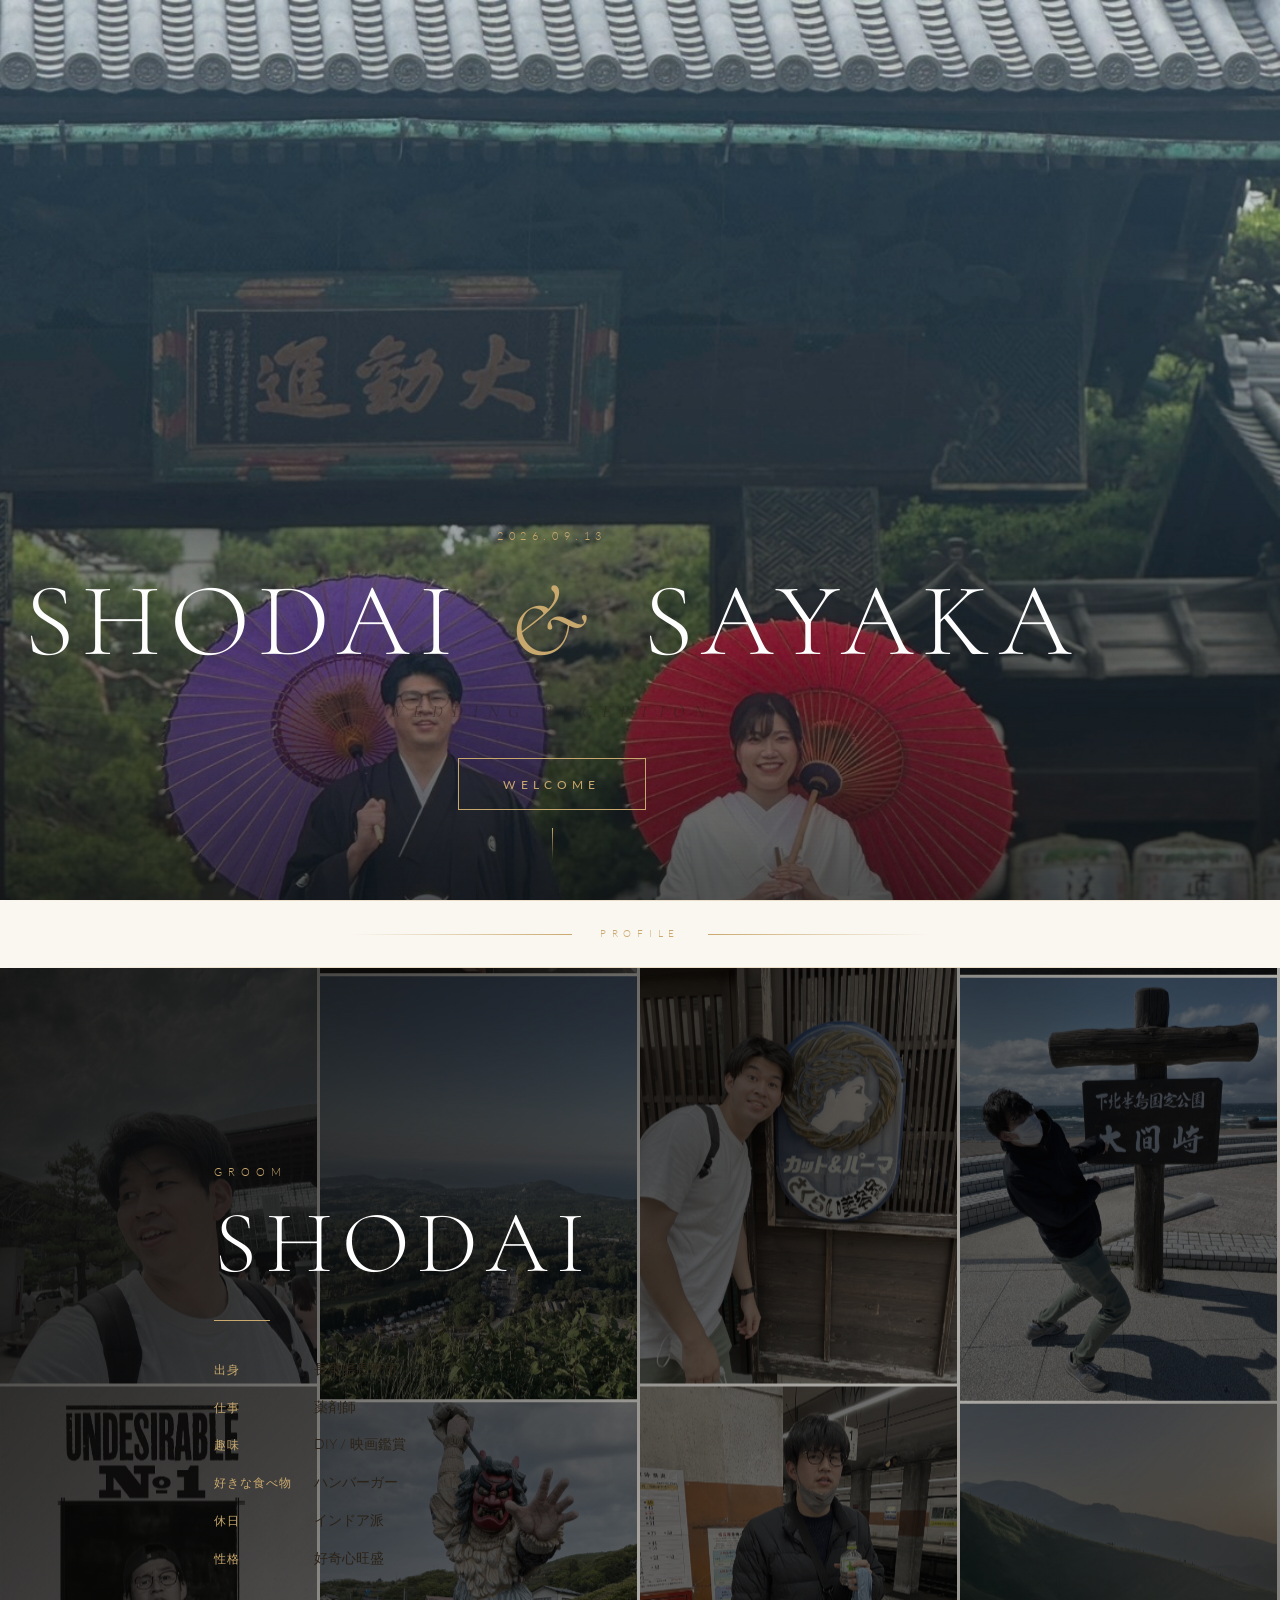
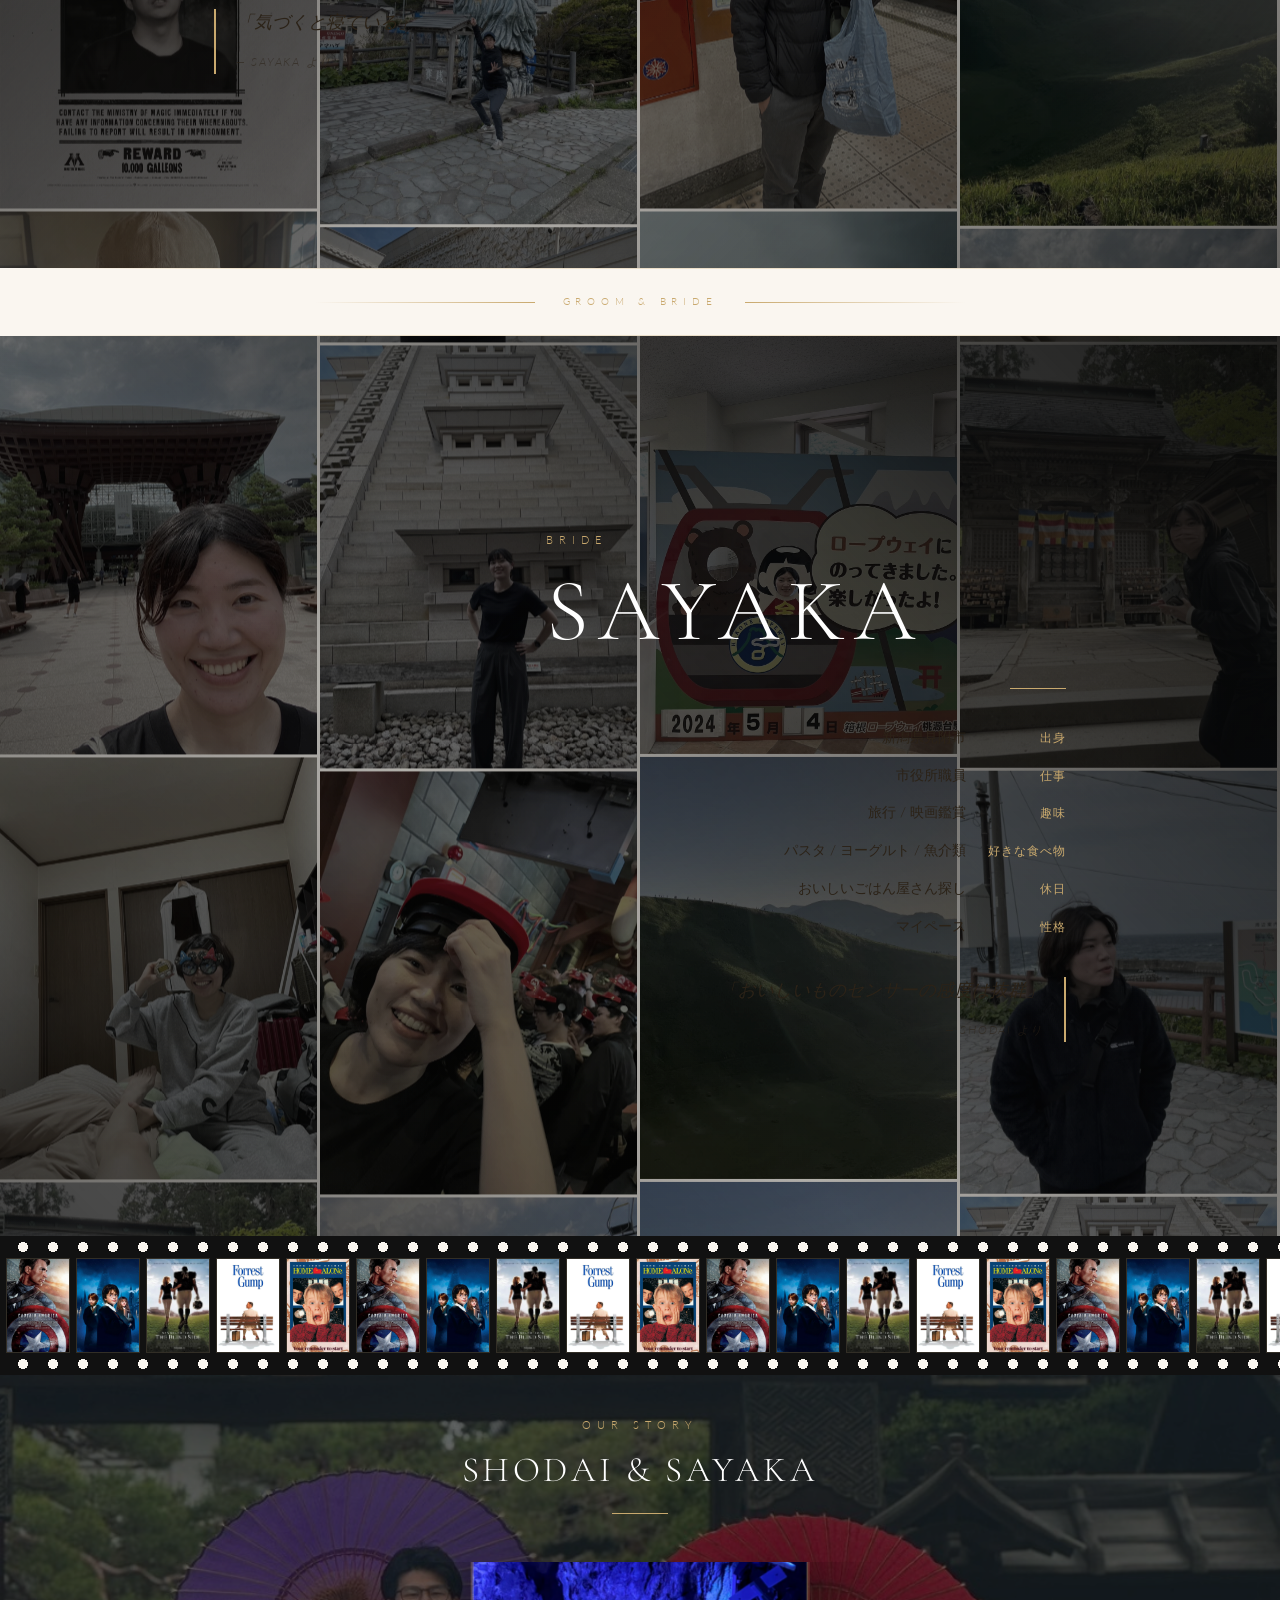
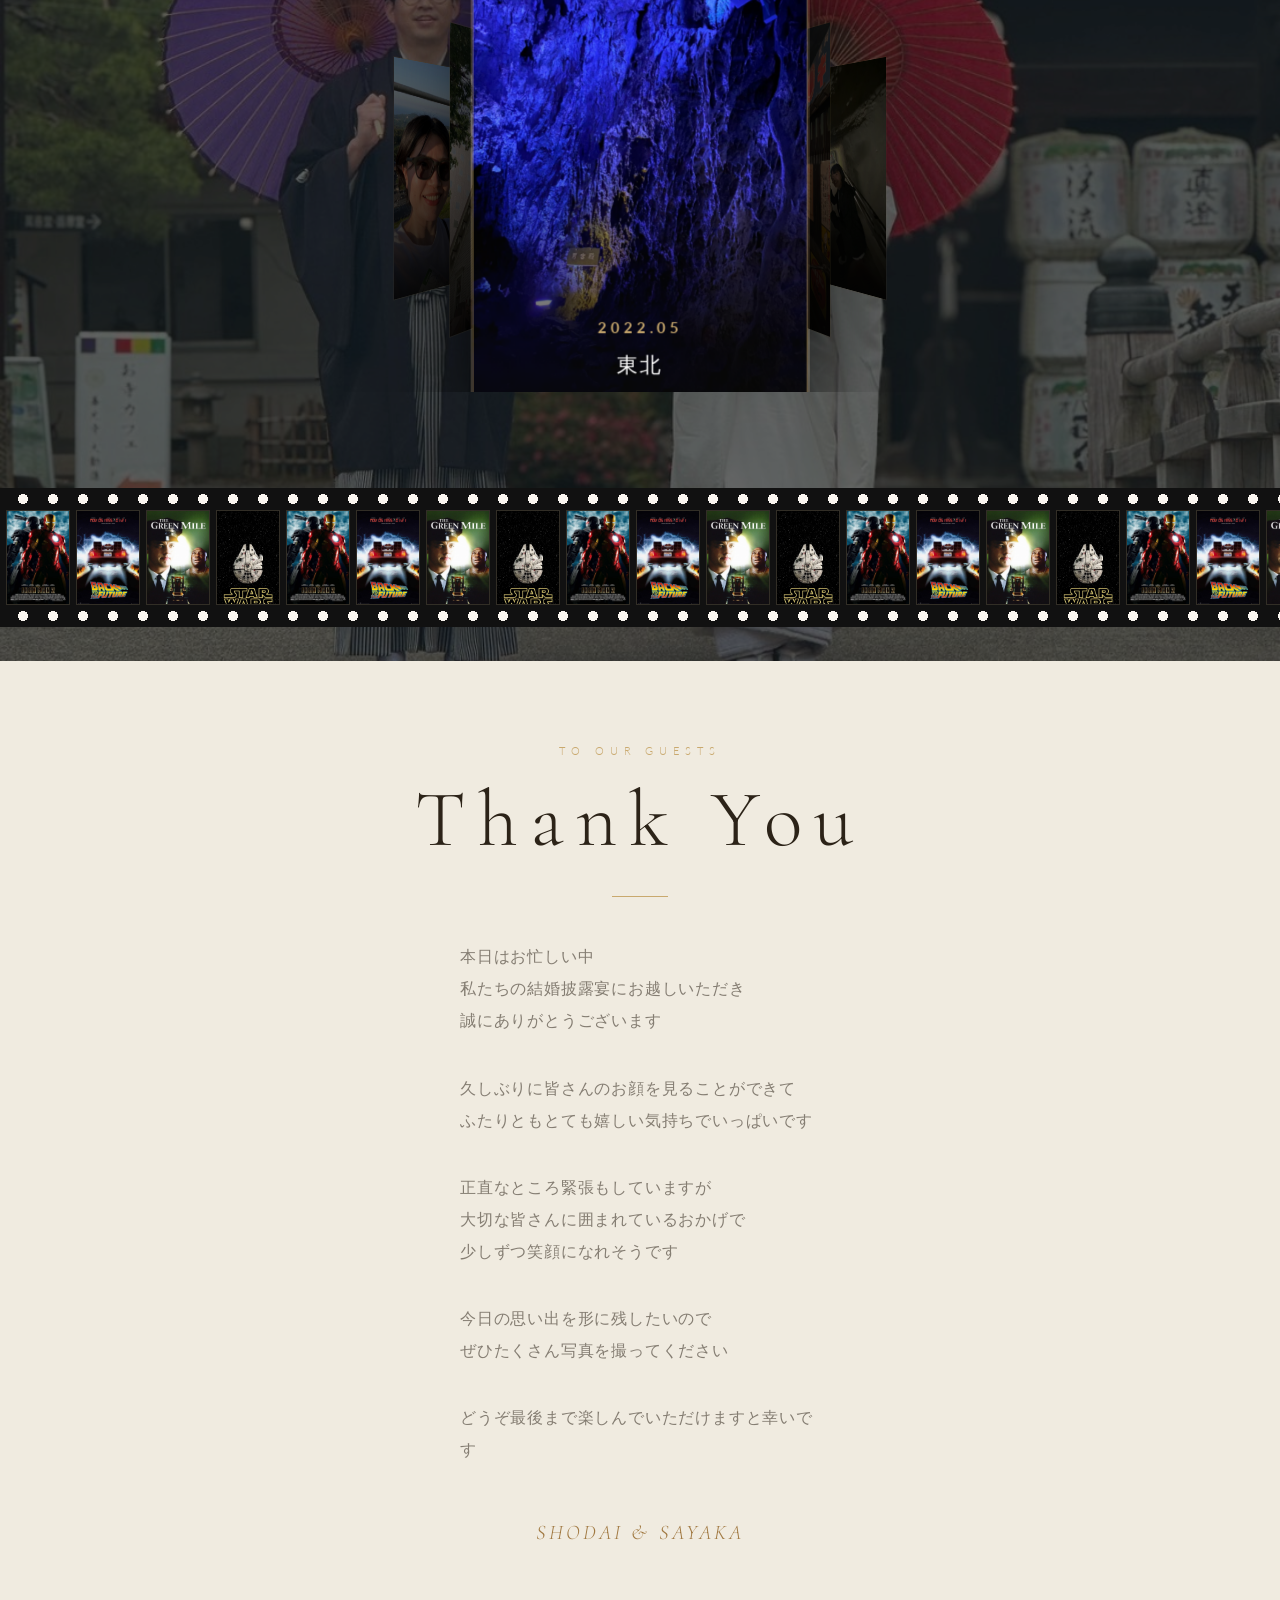
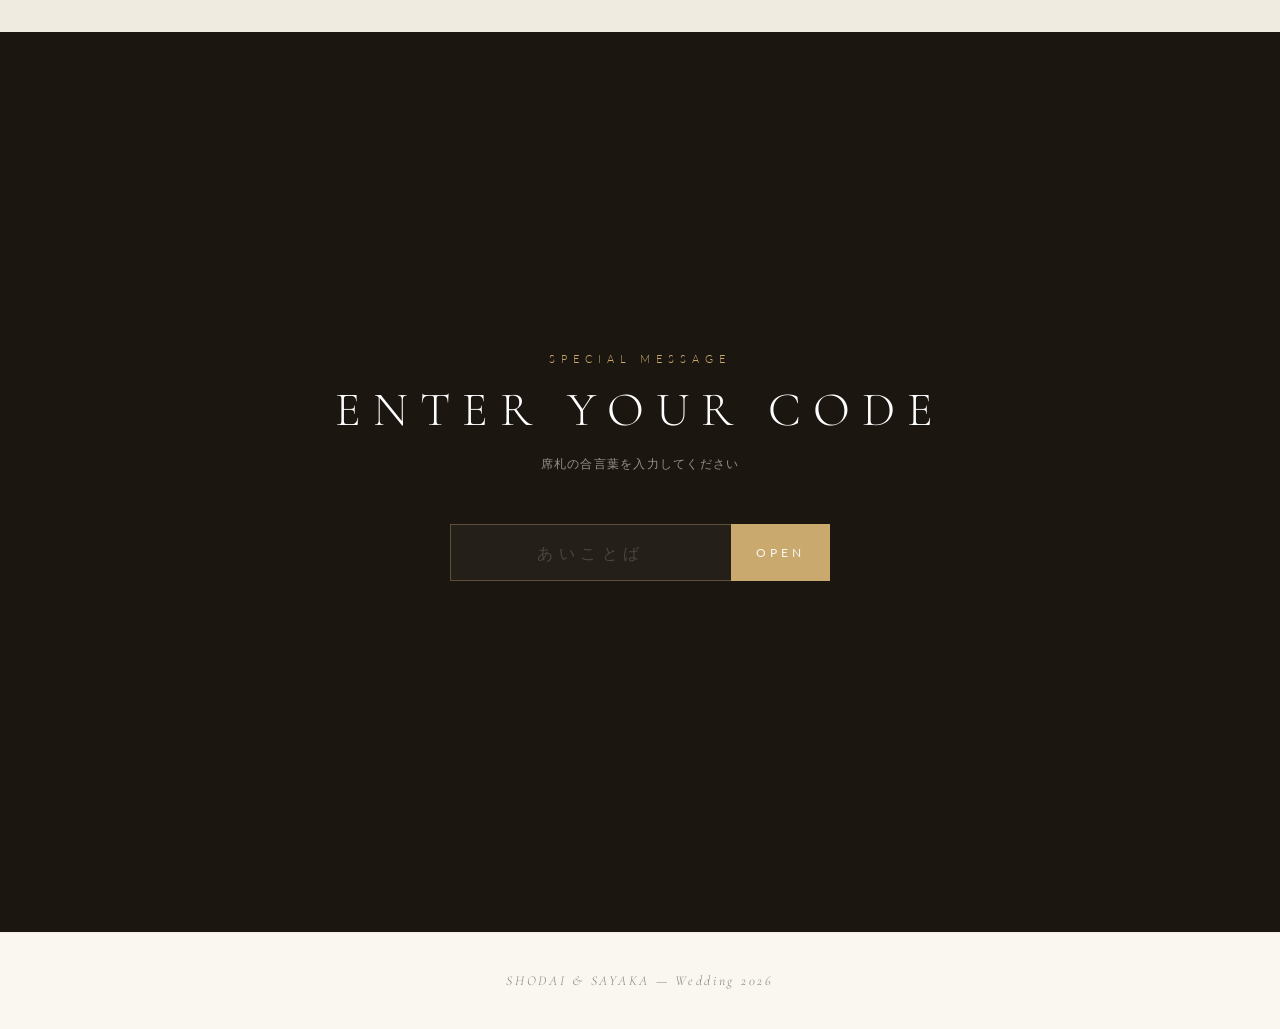
==== commit e5f8fad4: "8/4" ====
--- a/index.html
+++ b/index.html
@@ -341,9 +341,6 @@
         <img class="guest-page__image" id="guestImage" src="" alt="ゲスト専用画像">
       </div>
       <div class="guest-page__message" id="guestMessage"></div>
-      <div class="guest-page__sign">
-        <p>SHODAI &amp; SAYAKA</p>
-      </div>
     </div>
   </div>
 
--- a/css/style.css
+++ b/css/style.css
@@ -2,8 +2,8 @@
    Web Fonts
    ============================================================ */
 @font-face {
-  font-family: 'Charifont';
-  src: url('../font/Charifont.otf') format('opentype');
+  font-family: 'Yosugara';
+  src: url('../font/Yosugara.ttf') format('truetype');
   font-weight: normal;
   font-style: normal;
   font-display: swap;
@@ -21,7 +21,7 @@
   --color-text-muted:  rgba(44, 35, 24, 0.55);
   --font-serif: 'Cormorant Garamond', Georgia, serif;
   --font-sans:  'Lato', sans-serif;
-  --font-handwriting: 'Charifont', var(--font-serif);
+  --font-handwriting: 'Yosugara', var(--font-serif);
   --ease-out: cubic-bezier(0.25, 0.46, 0.45, 0.94);
 }
 
@@ -2093,27 +2093,24 @@
 }
 
 .guest-page__name {
-  font-family: var(--font-handwriting);
   font-size: clamp(2rem, 7vw, 3.8rem);
   color: var(--color-text);
   letter-spacing: 0.1em;
   margin-bottom: 48px;
 }
 
-/* ---- 開封演出(name → image → message → sign の順にふわっと表示) ---- */
+/* ---- 開封演出(name → image → message の順にふわっと表示) ---- */
 .guest-page__content .guest-page__eyebrow,
 .guest-page__content .guest-page__name,
 .guest-page__content .guest-page__image-wrap,
-.guest-page__content .guest-page__message,
-.guest-page__content .guest-page__sign {
+.guest-page__content .guest-page__message {
   opacity: 1;
 }
 
 .guest-page__content.is-revealing .guest-page__eyebrow,
 .guest-page__content.is-revealing .guest-page__name,
 .guest-page__content.is-revealing .guest-page__image-wrap,
-.guest-page__content.is-revealing .guest-page__message,
-.guest-page__content.is-revealing .guest-page__sign {
+.guest-page__content.is-revealing .guest-page__message {
   opacity: 0;
   animation: guest-reveal 0.9s var(--ease-out) forwards;
 }
@@ -2122,7 +2119,6 @@
 .guest-page__content.is-revealing .guest-page__name       { animation-delay: 0.2s; }
 .guest-page__content.is-revealing .guest-page__image-wrap { animation-delay: 0.4s; }
 .guest-page__content.is-revealing .guest-page__message    { animation-delay: 0.6s; }
-.guest-page__content.is-revealing .guest-page__sign       { animation-delay: 0.85s; }
 
 @keyframes guest-reveal {
   from { opacity: 0; transform: translateY(18px); }
@@ -2155,32 +2151,6 @@
   white-space: pre-wrap;
   text-align: left;
   margin-bottom: 48px;
-}
-
-.guest-page__sign {
-  position: relative;
-  border-top: 1px solid rgba(201, 169, 110, 0.18);
-  padding-top: 32px;
-}
-
-.guest-page__sign::before {
-  content: '';
-  position: absolute;
-  top: -5px;
-  left: 50%;
-  width: 9px;
-  height: 9px;
-  background: var(--color-bg);
-  border: 1px solid var(--color-gold);
-  transform: translateX(-50%) rotate(45deg);
-}
-
-.guest-page__sign p {
-  font-family: var(--font-handwriting);
-  font-style: normal;
-  font-size: 1.3rem;
-  letter-spacing: 0em;
-  color: var(--color-gold-light);
 }
 
 /* ============================================================
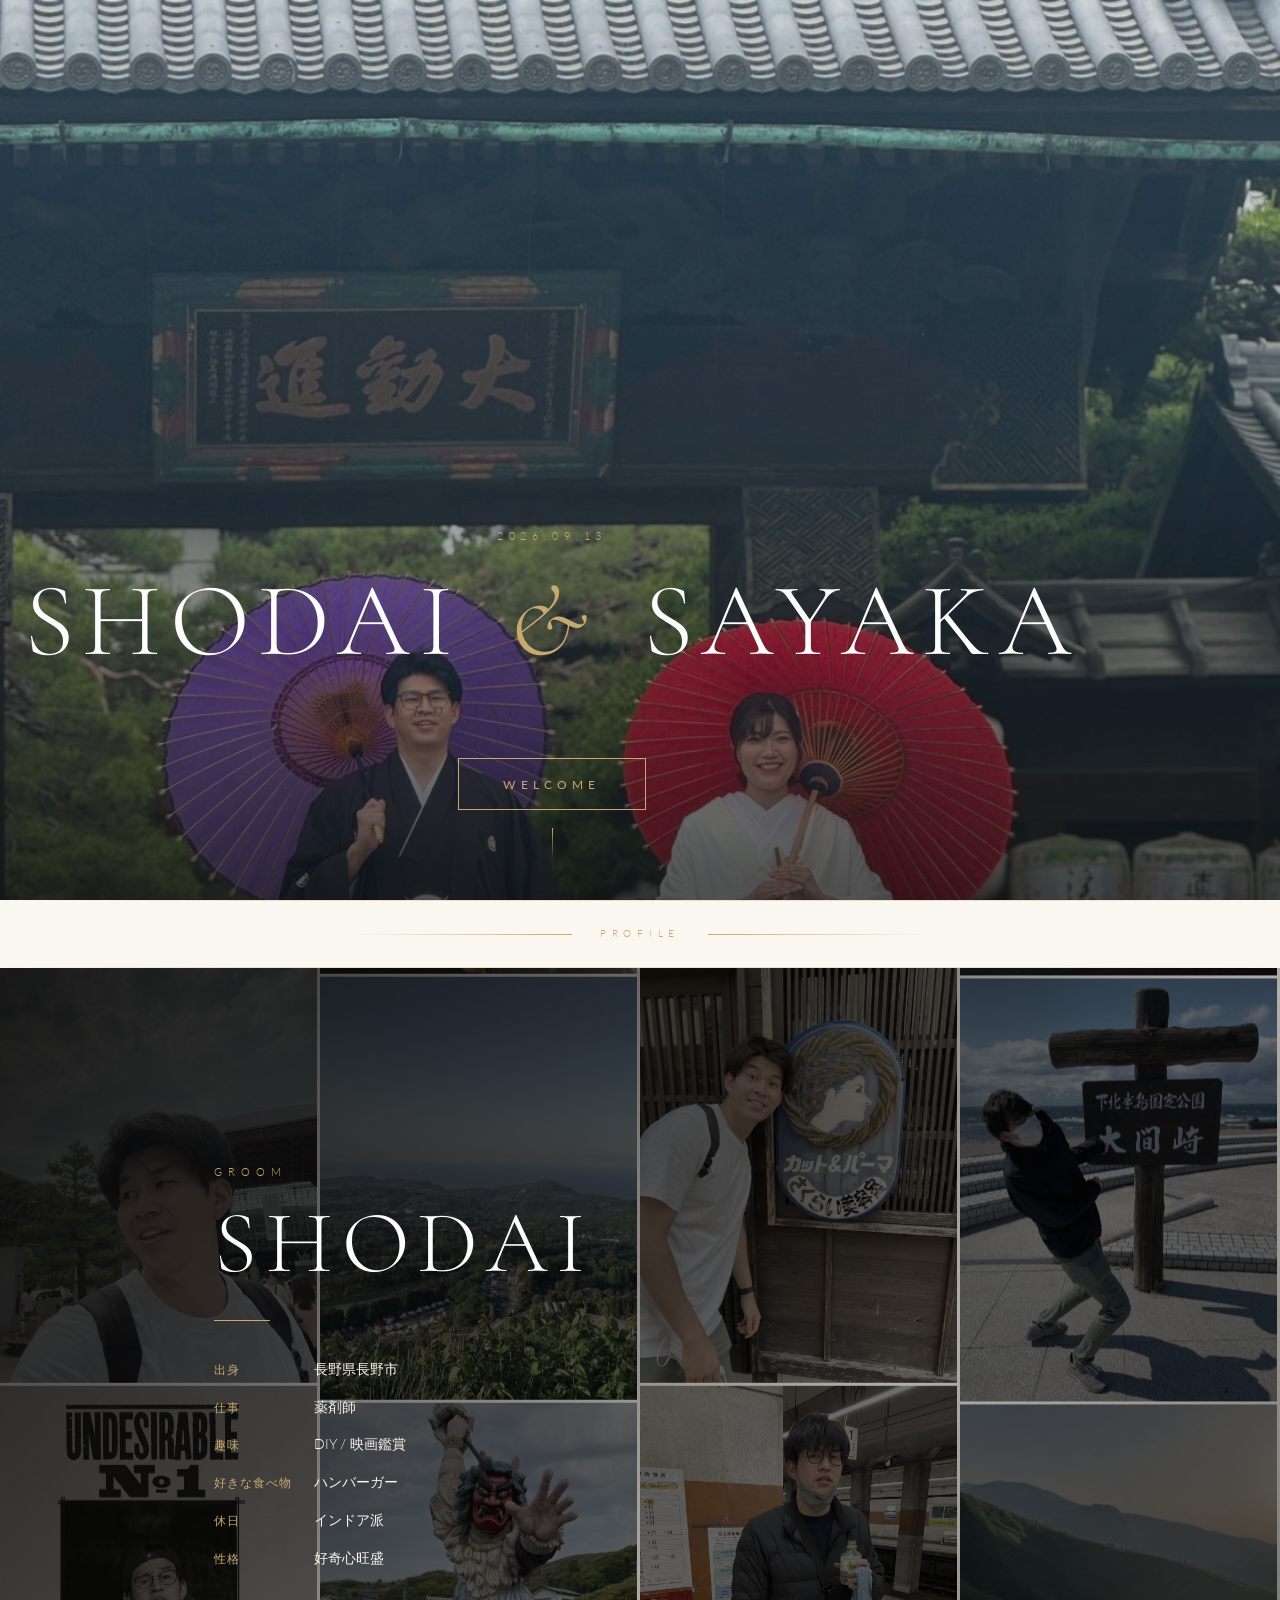
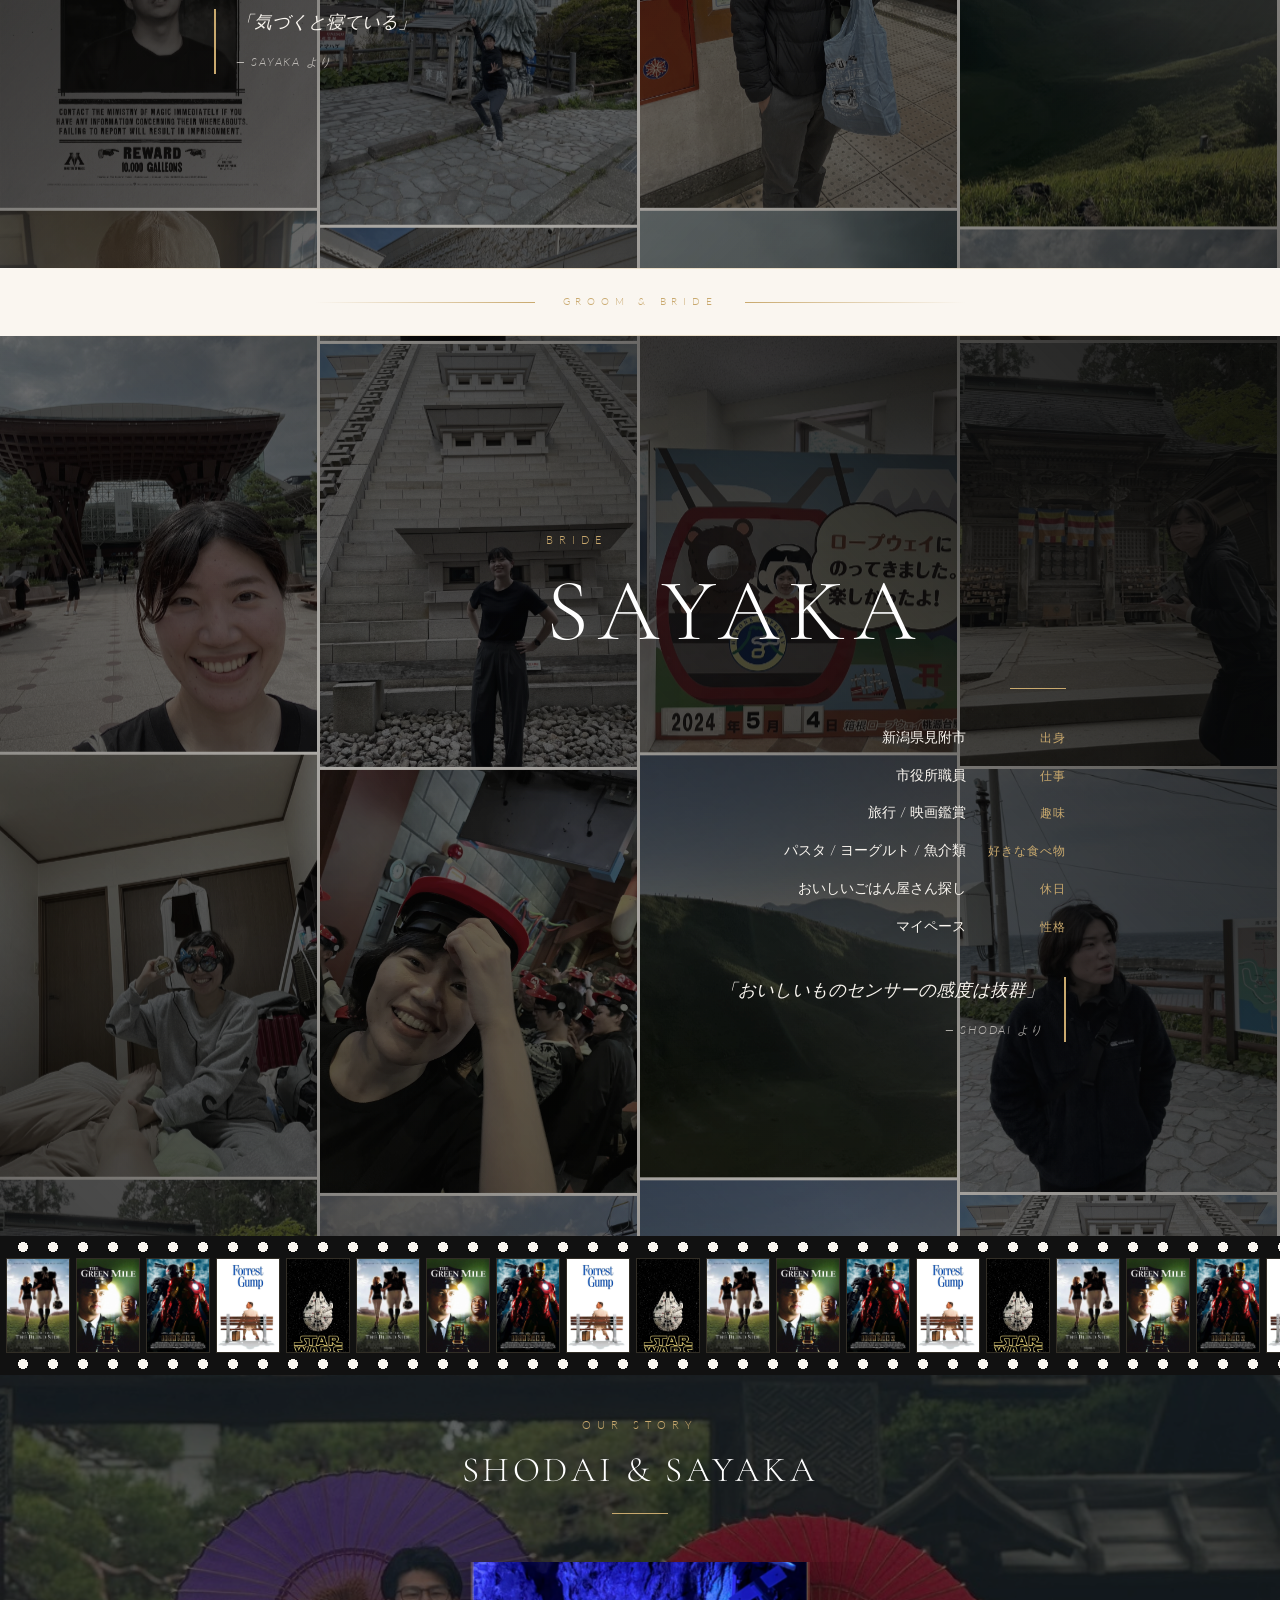
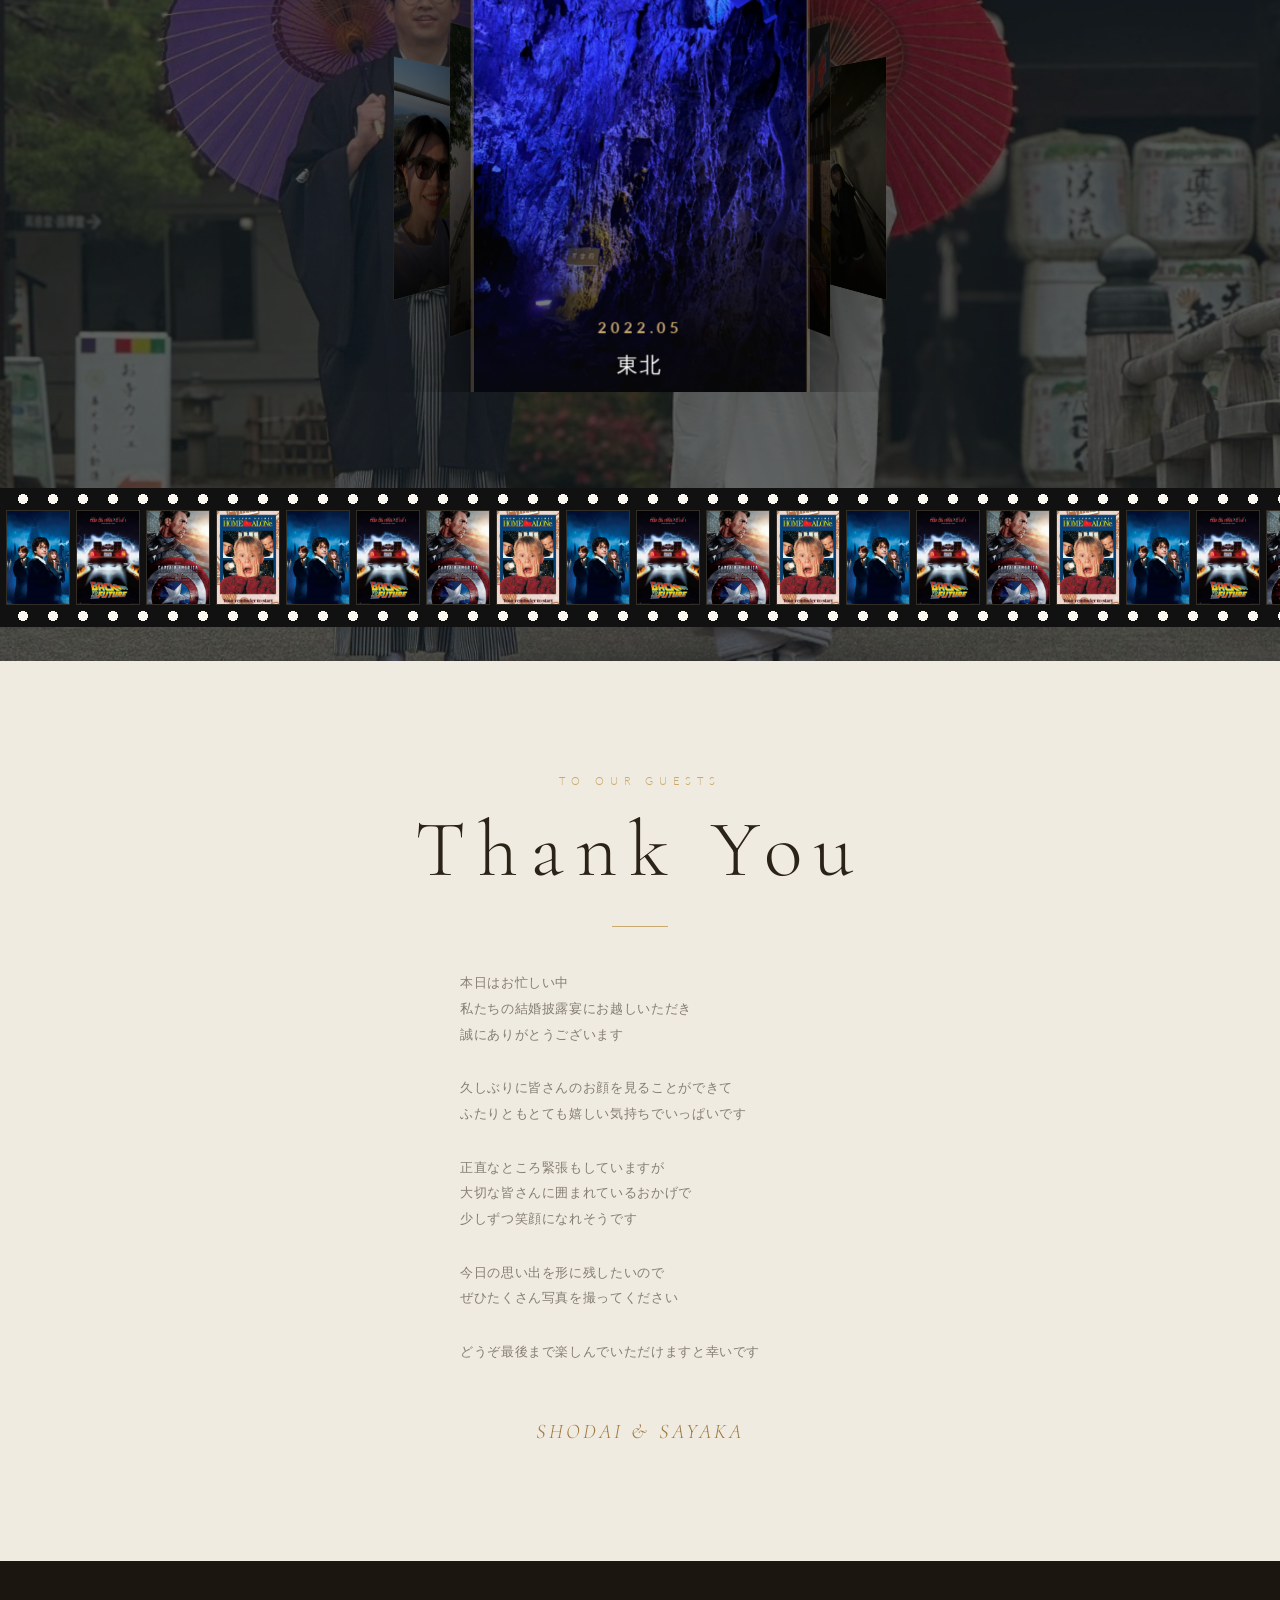
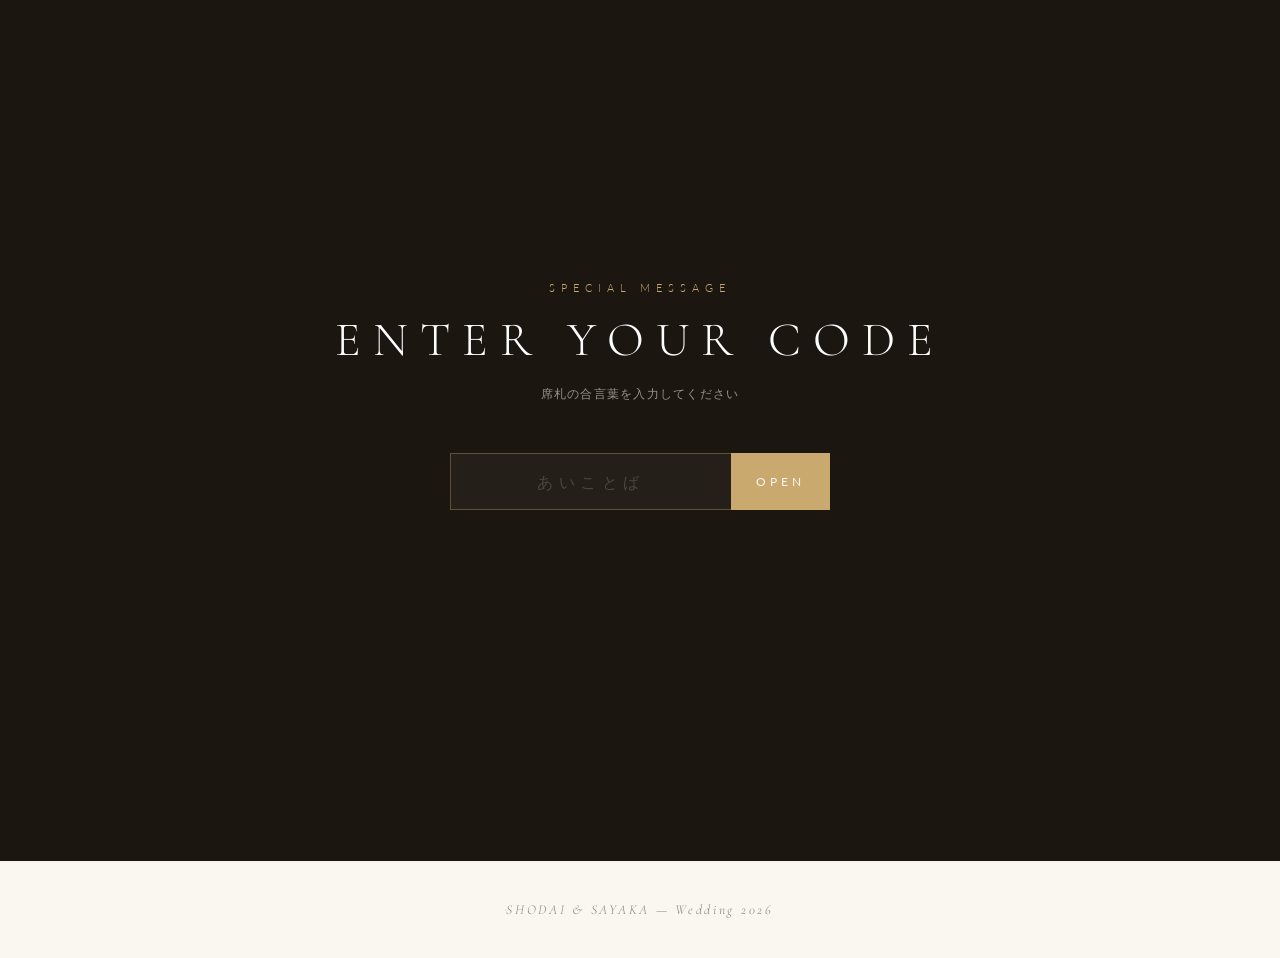
==== commit 4364de26: "8/19" ====
--- a/index.html
+++ b/index.html
@@ -374,8 +374,14 @@
         <p class="movie-modal__eyebrow">Our Favorite Movie</p>
         <h3 id="movieModalTitle" class="movie-modal__title"></h3>
         <div class="movie-modal__divider"></div>
-        <p id="movieModalMessage" class="movie-modal__message"></p>
-        <p class="movie-modal__sign">— SHODAI &amp; SAYAKA</p>
+        <div class="movie-modal__comment">
+          <p id="movieModalMessageShodai" class="movie-modal__message"></p>
+          <p class="movie-modal__sign">— SHODAI</p>
+        </div>
+        <div class="movie-modal__comment">
+          <p id="movieModalMessageSayaka" class="movie-modal__message"></p>
+          <p class="movie-modal__sign">— SAYAKA</p>
+        </div>
       </div>
     </div>
   </div>
--- a/css/style.css
+++ b/css/style.css
@@ -4,6 +4,22 @@
 @font-face {
   font-family: 'Yosugara';
   src: url('../font/Yosugara.ttf') format('truetype');
+  font-weight: normal;
+  font-style: normal;
+  font-display: swap;
+}
+
+@font-face {
+  font-family: 'Charifont';
+  src: url('../font/Charifont.otf') format('opentype');
+  font-weight: normal;
+  font-style: normal;
+  font-display: swap;
+}
+
+@font-face {
+  font-family: 'TekitouPoem';
+  src: url('../font/TekitouPoem_106/TekitouPoem.ttf') format('truetype');
   font-weight: normal;
   font-style: normal;
   font-display: swap;
@@ -19,9 +35,11 @@
   --color-gold-light:  #a07840;
   --color-text:        #2c2318;
   --color-text-muted:  rgba(44, 35, 24, 0.55);
+  --color-text-inverse:       #faf6f0;
+  --color-text-inverse-muted: rgba(250, 246, 240, 0.65);
   --font-serif: 'Cormorant Garamond', Georgia, serif;
   --font-sans:  'Lato', sans-serif;
-  --font-handwriting: 'Yosugara', var(--font-serif);
+  --font-handwriting: 'TekitouPoem', var(--font-serif);
   --ease-out: cubic-bezier(0.25, 0.46, 0.45, 0.94);
 }
 
@@ -440,7 +458,7 @@
 }
 
 .profile__item dd {
-  color: var(--color-text);
+  color: var(--color-text-inverse);
   line-height: 1.65;
 }
 
@@ -462,7 +480,7 @@
   font-family: var(--font-serif);
   font-style: italic;
   font-size: 1.1rem;
-  color: var(--color-text);
+  color: var(--color-text-inverse);
   margin-bottom: 8px;
   line-height: 1.6;
 }
@@ -470,7 +488,7 @@
 .profile__quote cite {
   font-size: 0.72rem;
   letter-spacing: 0.15em;
-  color: var(--color-text-muted);
+  color: var(--color-text-inverse-muted);
 }
 
 /* ============================================================
@@ -634,7 +652,7 @@
   right: 12px;
   background: rgba(9, 9, 8, 0.7);
   border: 1px solid rgba(201, 169, 110, 0.3);
-  color: var(--color-text-muted);
+  color: var(--color-gold-light);
   font-family: var(--font-sans);
   font-size: 0.62rem;
   letter-spacing: 0.3em;
@@ -921,7 +939,7 @@
 
 .message__para {
   font-family: var(--font-serif);
-  font-size: clamp(0.85rem, 2.2vw, 1rem);
+  font-size: clamp(0.7rem, 1.8vw, 0.8rem);
   line-height: 2.0;
   letter-spacing: 0.05em;
   color: var(--color-text-muted);
@@ -2144,7 +2162,7 @@
 
 .guest-page__message {
   font-family: var(--font-handwriting);
-  font-size: clamp(1.05rem, 3.2vw, 1.4rem);
+  font-size: clamp(1.3rem, 4vw, 1.75rem);
   line-height: 2.4;
   letter-spacing: -0.01em;
   color: var(--color-text);
@@ -2272,12 +2290,19 @@
   opacity: 0.5;
 }
 
+.movie-modal__comment + .movie-modal__comment {
+  margin-top: 20px;
+  padding-top: 20px;
+  border-top: 1px solid rgba(201, 169, 110, 0.2);
+}
+
 .movie-modal__message {
   font-family: var(--font-serif);
   font-size: clamp(0.9rem, 2.5vw, 1.05rem);
   line-height: 2;
-  color: var(--color-text);
-  margin-bottom: 24px;
+  color: var(--color-text-inverse);
+  white-space: pre-line;
+  margin-bottom: 8px;
   text-align: left;
 }
 
@@ -2286,7 +2311,7 @@
   font-style: italic;
   font-size: 0.9rem;
   letter-spacing: 0.2em;
-  color: var(--color-gold-light);
+  color: var(--color-gold);
   text-align: right;
 }
 
@@ -2296,7 +2321,7 @@
   right: 12px;
   background: rgba(9, 9, 8, 0.7);
   border: 1px solid rgba(201, 169, 110, 0.3);
-  color: var(--color-text-muted);
+  color: var(--color-gold-light);
   font-family: var(--font-sans);
   font-size: 0.62rem;
   letter-spacing: 0.3em;
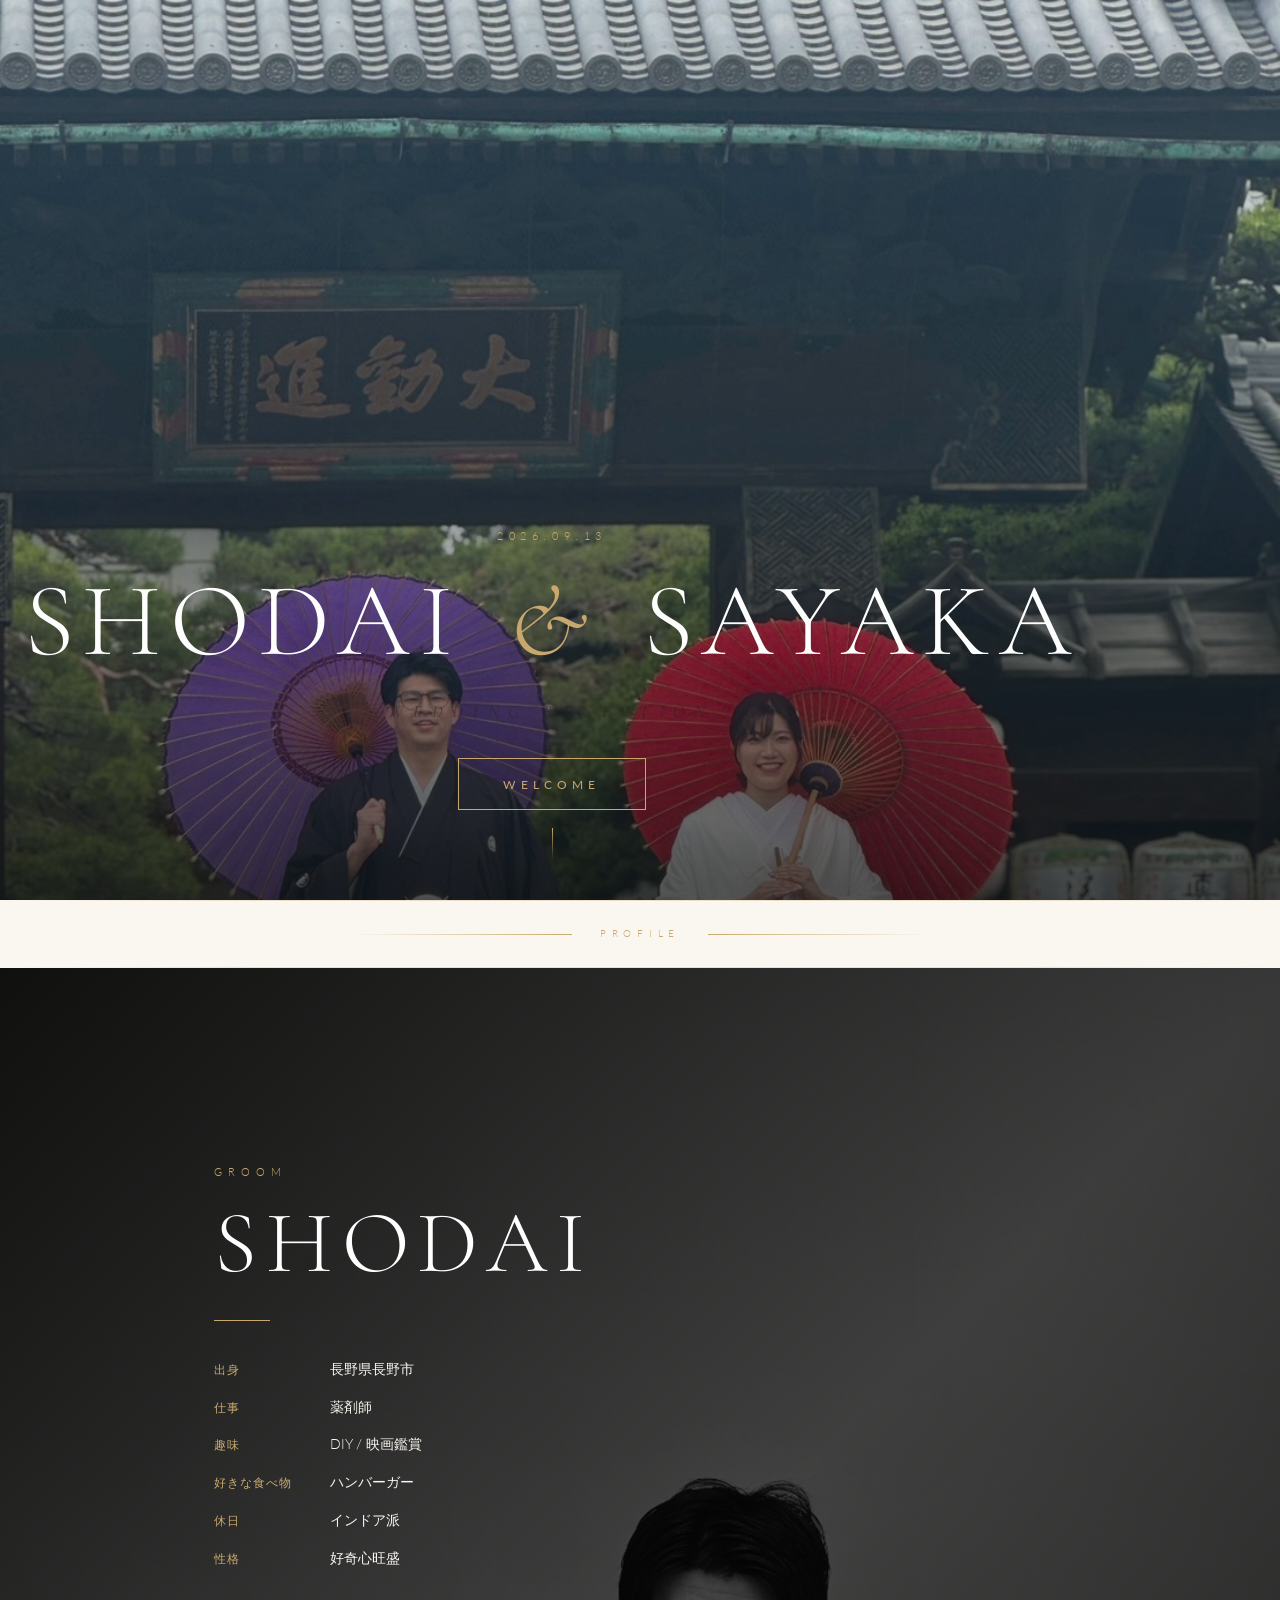
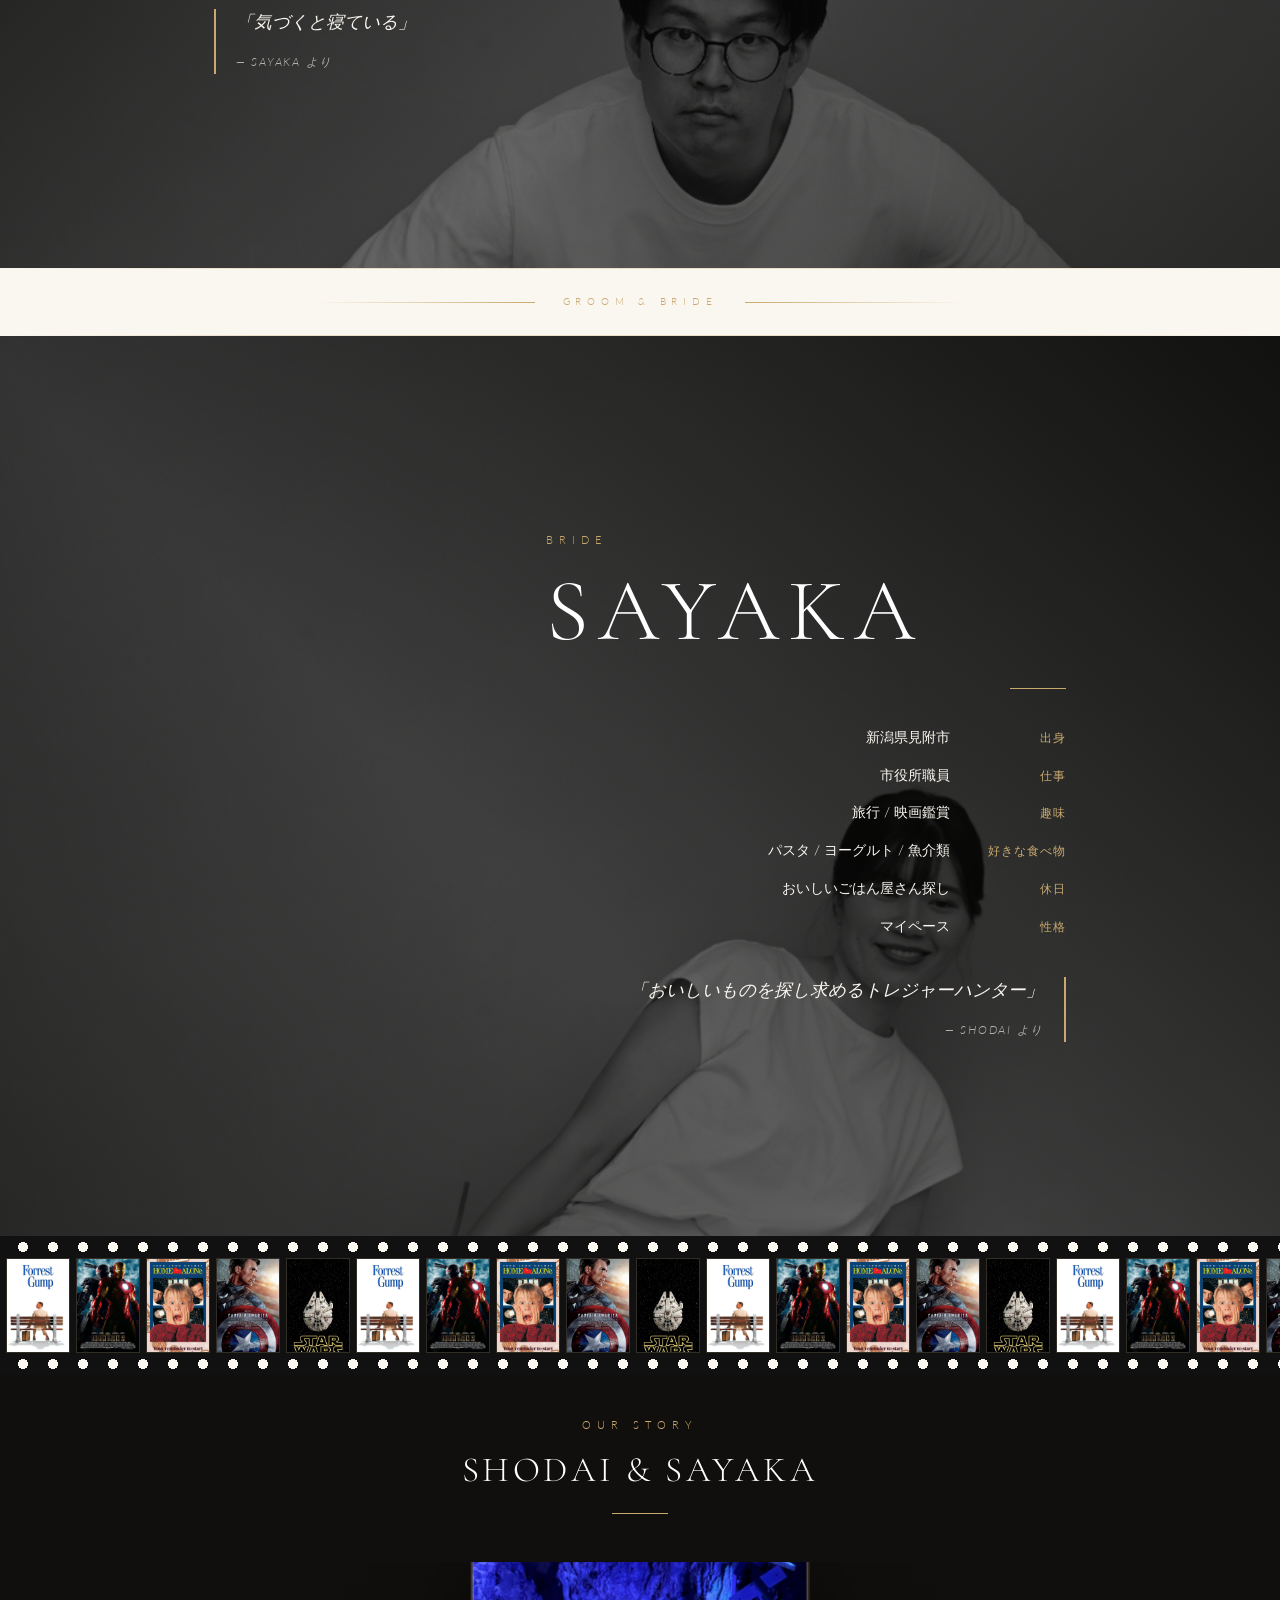
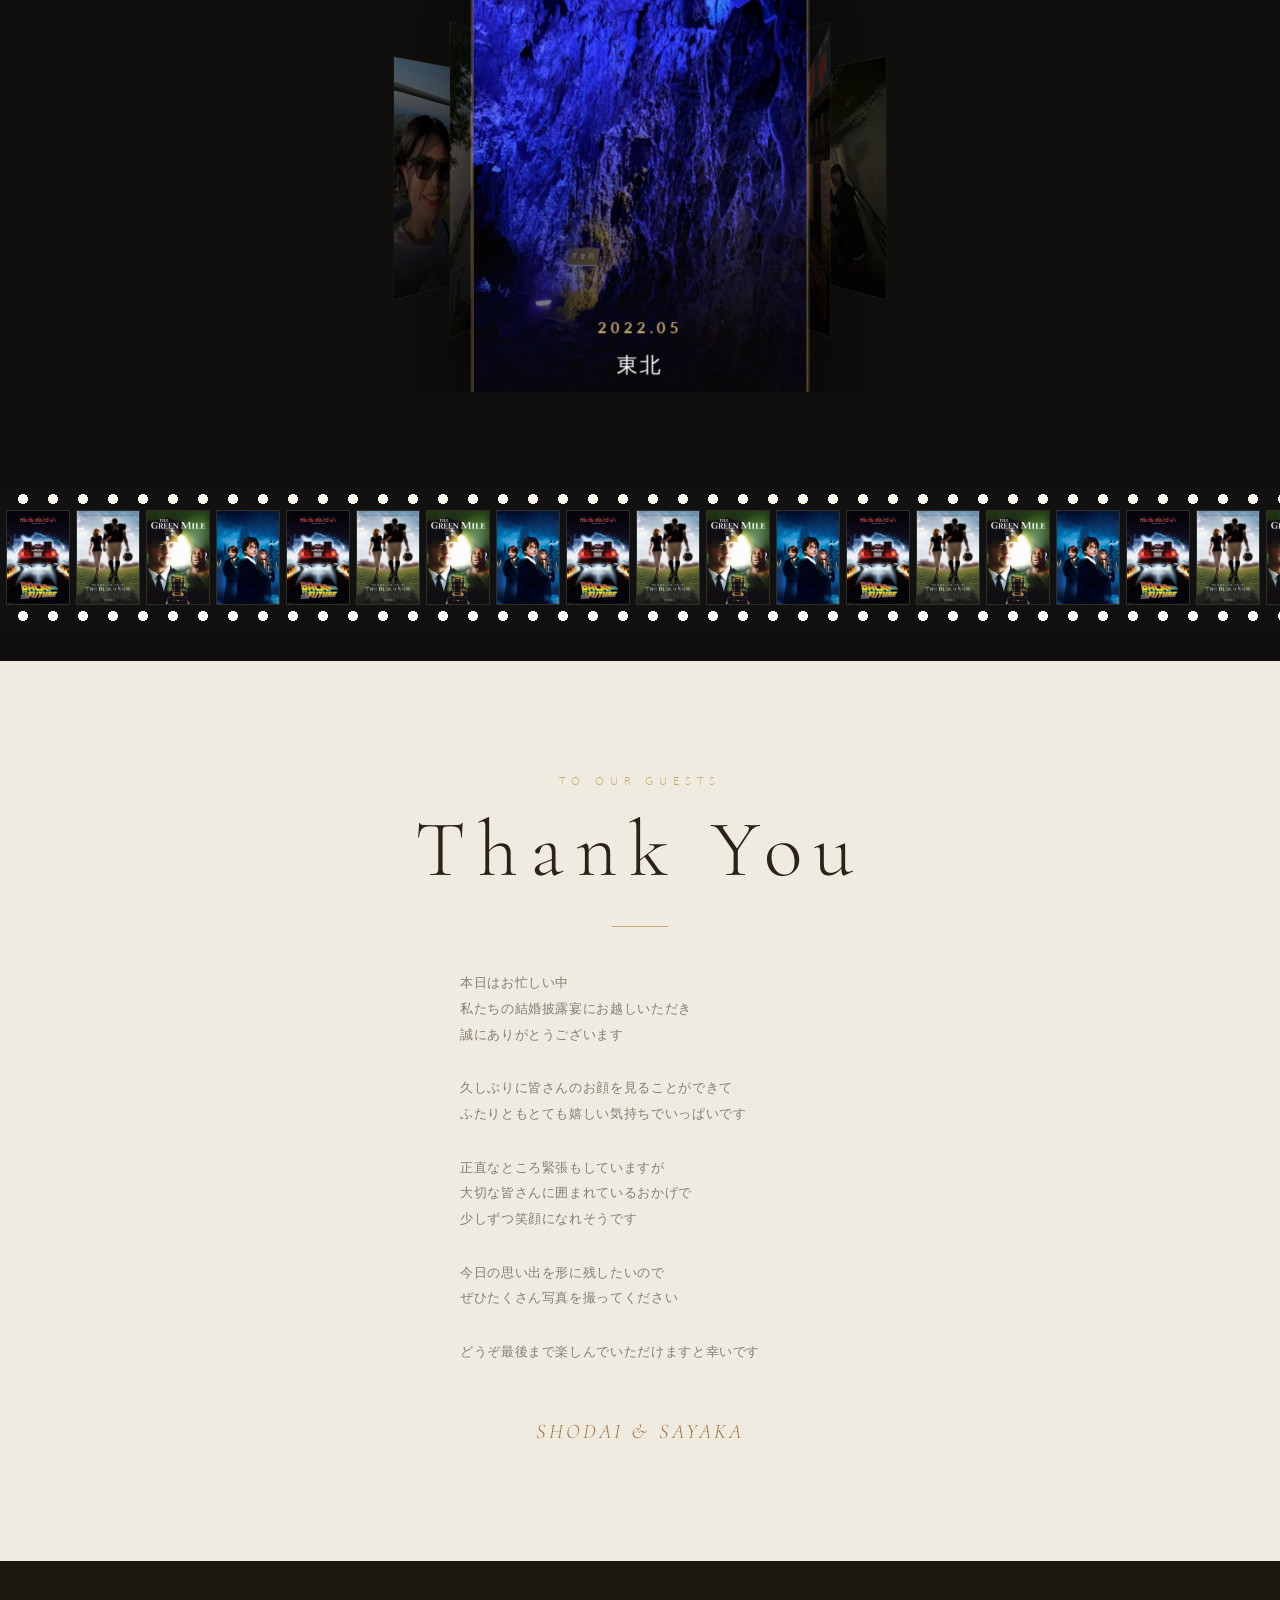
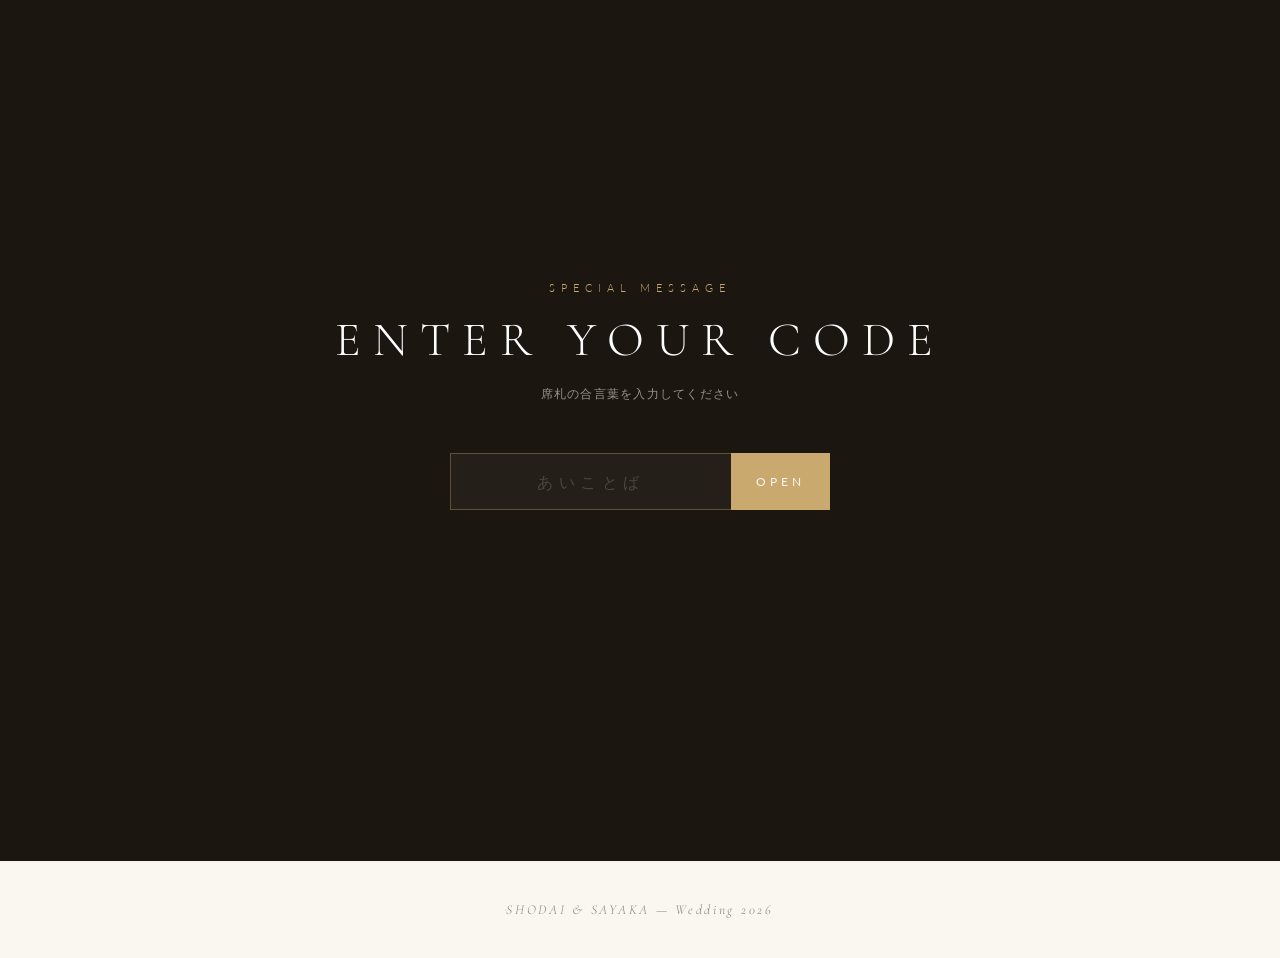
==== commit 536b2f81: "9/1" ====
--- a/index.html
+++ b/index.html
@@ -33,7 +33,7 @@
 
   <!-- ========== 2. GROOM PROFILE ========== -->
   <section id="groom" class="section section--profile section--groom">
-    <div class="masonry-bg" id="groomMasonryBg" aria-hidden="true"></div>
+    <div class="profile__bg" style="background-image: url('images/GROOMbackg/S__93110275_0.jpg')" aria-hidden="true"></div>
     <div class="profile__overlay"></div>
     <div class="container">
       <div class="profile__inner">
@@ -77,7 +77,7 @@
 
   <!-- ========== 3. BRIDE PROFILE ========== -->
   <section id="bride" class="section section--profile section--bride">
-    <div class="masonry-bg" id="brideMasonryBg" aria-hidden="true"></div>
+    <div class="profile__bg" style="background-image: url('images/BRIDEbackg/S__93110276_0.jpg')" aria-hidden="true"></div>
     <div class="profile__overlay"></div>
     <div class="container">
       <div class="profile__inner profile__inner--right">
@@ -105,7 +105,7 @@
           </div>
         </dl>
         <blockquote class="profile__quote fade-in">
-          <p>「おいしいものセンサーの感度は抜群」</p>
+          <p>「おいしいものを探し求めるトレジャーハンター」</p>
           <cite>— SHODAI より</cite>
         </blockquote>
       </div>
@@ -114,7 +114,6 @@
 
   <!-- ========== 4. COUPLE SECTION ========== -->
   <section id="couple" class="section section--couple">
-    <div class="couple__bg" style="background-image: url('images/LINE_ALBUM_20260602%E5%96%84%E5%85%89%E5%AF%BA%E5%89%8D%E6%92%AE%E3%82%8A_260618_2.jpg')"></div>
     <div class="couple__overlay"></div>
 
     <!-- 上帯 -->
--- a/css/style.css
+++ b/css/style.css
@@ -271,38 +271,13 @@
   min-height: 100svh;
 }
 
-/* 単一背景画像（Bride など） */
+/* 単一背景画像（Groom / Bride） */
 .profile__bg {
   position: absolute;
   inset: 0;
   background-size: cover;
-  background-position: center;
-  filter: brightness(0.35) saturate(0.6);
-}
-
-/* ---- Masonry 背景（Groom） ---- */
-.masonry-bg {
-  position: absolute;
-  inset: 0;
-  overflow: hidden;
+  background-position: top center;
   filter: brightness(0.6) saturate(0.6);
-}
-
-.masonry-col {
-  position: absolute;
-  top: 0;
-  display: flex;
-  flex-direction: column;
-  gap: 3px;
-  will-change: transform;
-}
-
-.masonry-col img {
-  display: block;
-  width: 100%;
-  flex-shrink: 0;
-  object-fit: cover;
-  aspect-ratio: 3 / 4; /* 高さを固定して JS でのハーフ計算を正確にする */
 }
 
 .profile__overlay {
@@ -434,7 +409,7 @@
 
 .profile__item {
   display: grid;
-  grid-template-columns: 84px 1fr;
+  grid-template-columns: 100px 1fr;
   gap: 16px;
   font-size: 0.88rem;
   align-items: baseline;
@@ -455,6 +430,7 @@
   font-size: 0.72rem;
   letter-spacing: 0.08em;
   padding-top: 1px;
+  white-space: nowrap;
 }
 
 .profile__item dd {
@@ -501,17 +477,10 @@
   text-align: center;
 }
 
-.couple__bg {
+.couple__overlay {
   position: absolute;
   inset: 0;
-  background-size: cover;
-  background-position: center;
-}
-
-.couple__overlay {
-  position: absolute;
-  inset: 0;
-  background: rgba(9, 9, 8, 0.62);
+  background: #100f0d;
 }
 
 .couple__content {
@@ -1182,6 +1151,44 @@
   display: block;
 }
 
+/* 写真1枚のグループ: その1枚を大きくメイン表示する */
+.group-page__photo-frame--hero {
+  flex: none;
+  width: 100%;
+  max-width: 560px;
+  height: 380px;
+  border-radius: 4px;
+}
+
+/* 写真4枚以上のグループ: Pinterest風の段組みグリッド（列はJSが幅算出、
+   各写真の高さもJSが列内で上端・下端が揃うようスケーリング済み） */
+.group-page__photos--grid {
+  align-items: flex-start;
+  gap: 8px;
+}
+
+.group-page__grid-col {
+  display: flex;
+  flex-direction: column;
+  gap: 8px;
+  flex: 1 1 0;
+  min-width: 0;
+}
+
+.group-page__grid-item {
+  overflow: hidden;
+  border-radius: 4px;
+  animation: group-fade-up 1.6s var(--ease-out) 0.3s both;
+}
+
+.group-page__grid-img {
+  width: 100%;
+  height: 100%;
+  object-fit: cover;
+  object-position: center;
+  display: block;
+}
+
 @keyframes group-fade-up {
   0% {
     opacity: 0;
@@ -2372,7 +2379,7 @@
   }
 
   .profile__item {
-    grid-template-columns: 72px 1fr;
+    grid-template-columns: 88px 1fr;
     gap: 12px;
   }
 
@@ -2398,6 +2405,15 @@
   /* Group page: モバイル調整 */
   .group-page__photo-frame {
     height: 160px;
+  }
+
+  .group-page__photo-frame--hero {
+    height: 260px;
+  }
+
+  .group-page__photos--grid,
+  .group-page__grid-col {
+    gap: 6px;
   }
 
   .group-page__form {
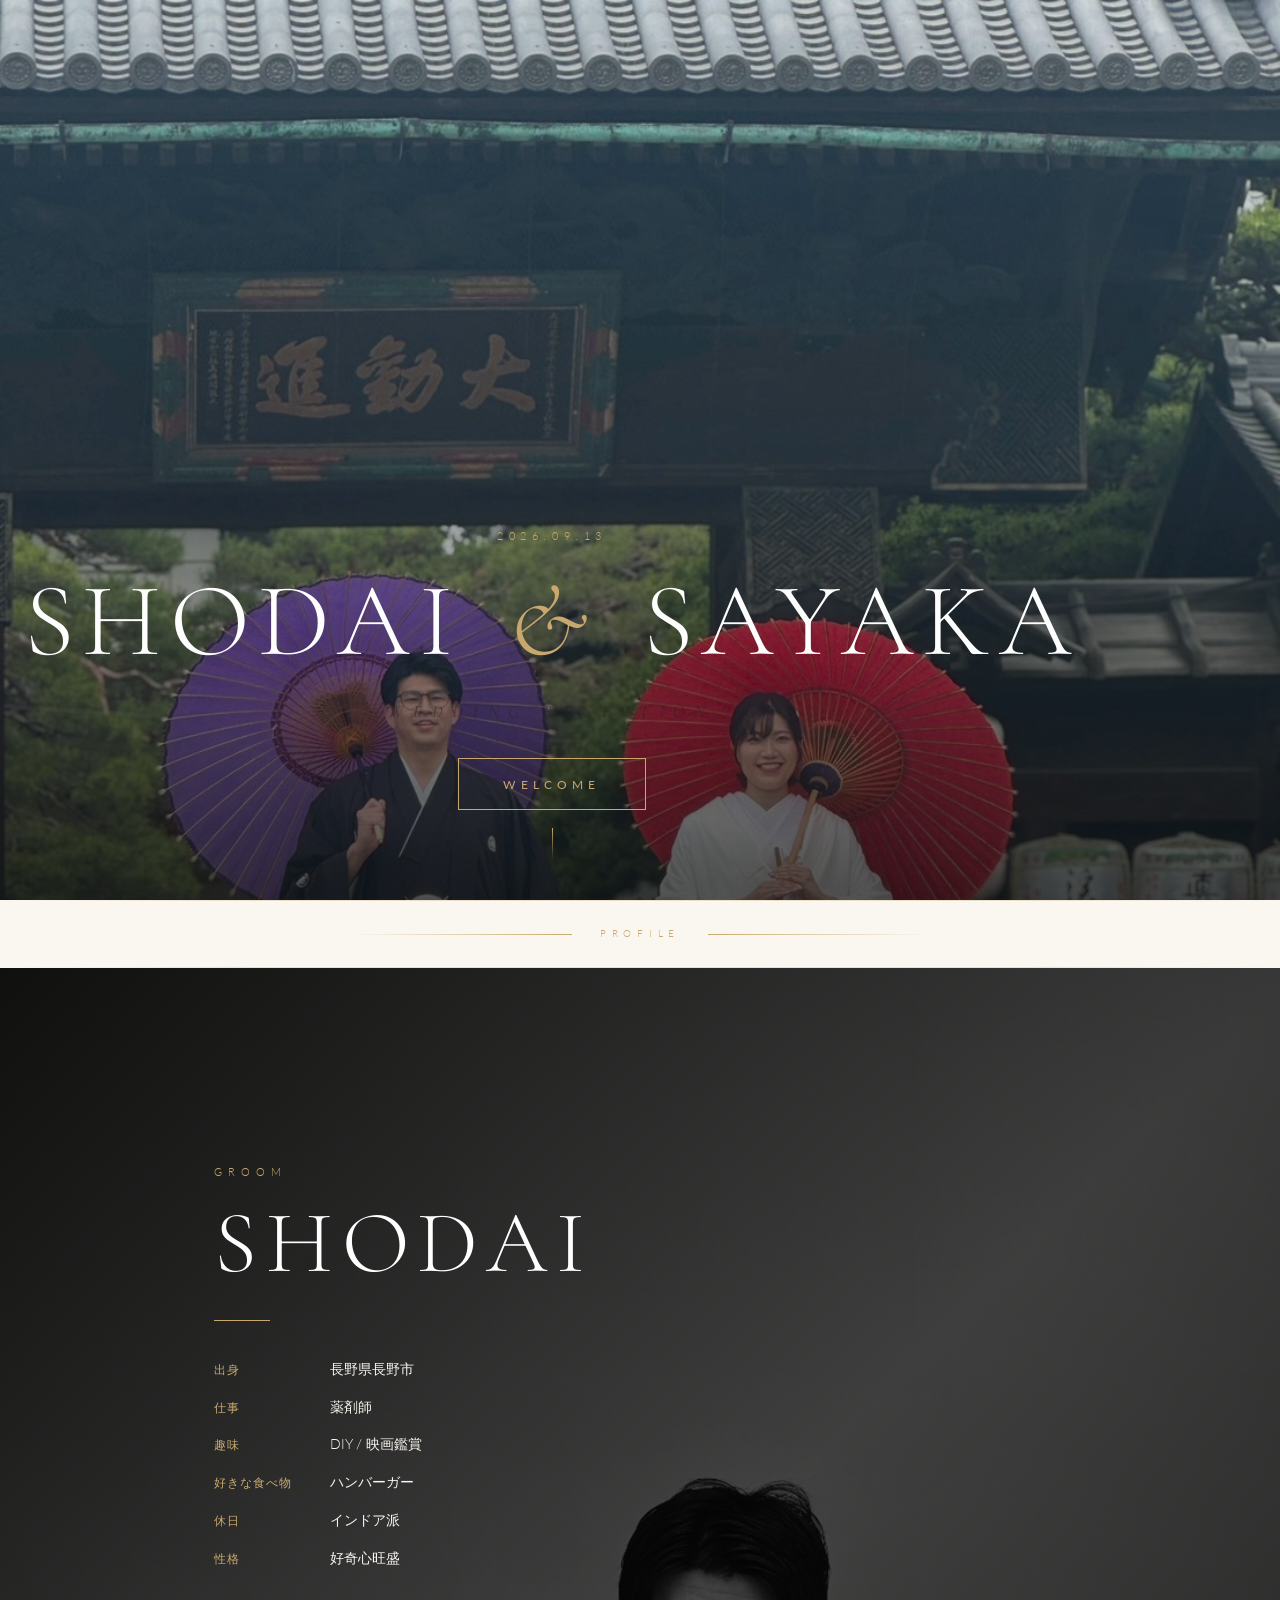
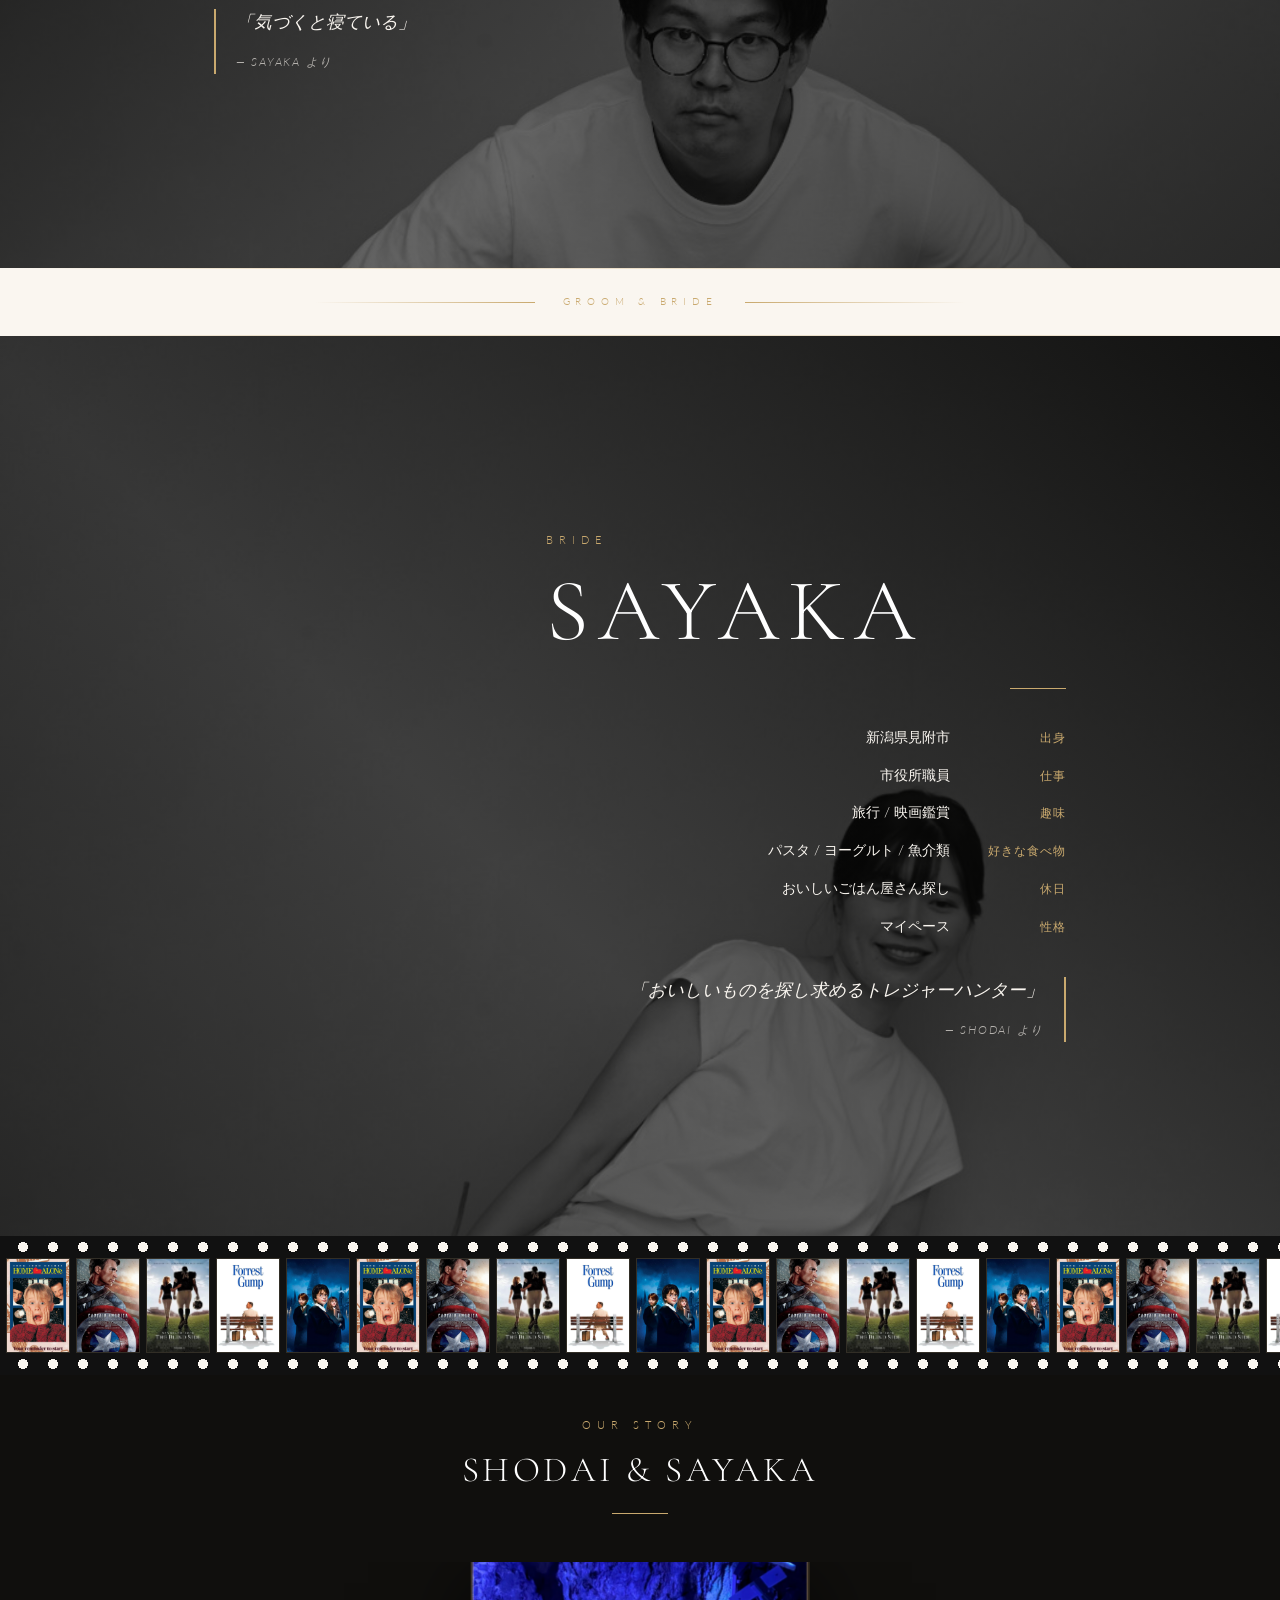
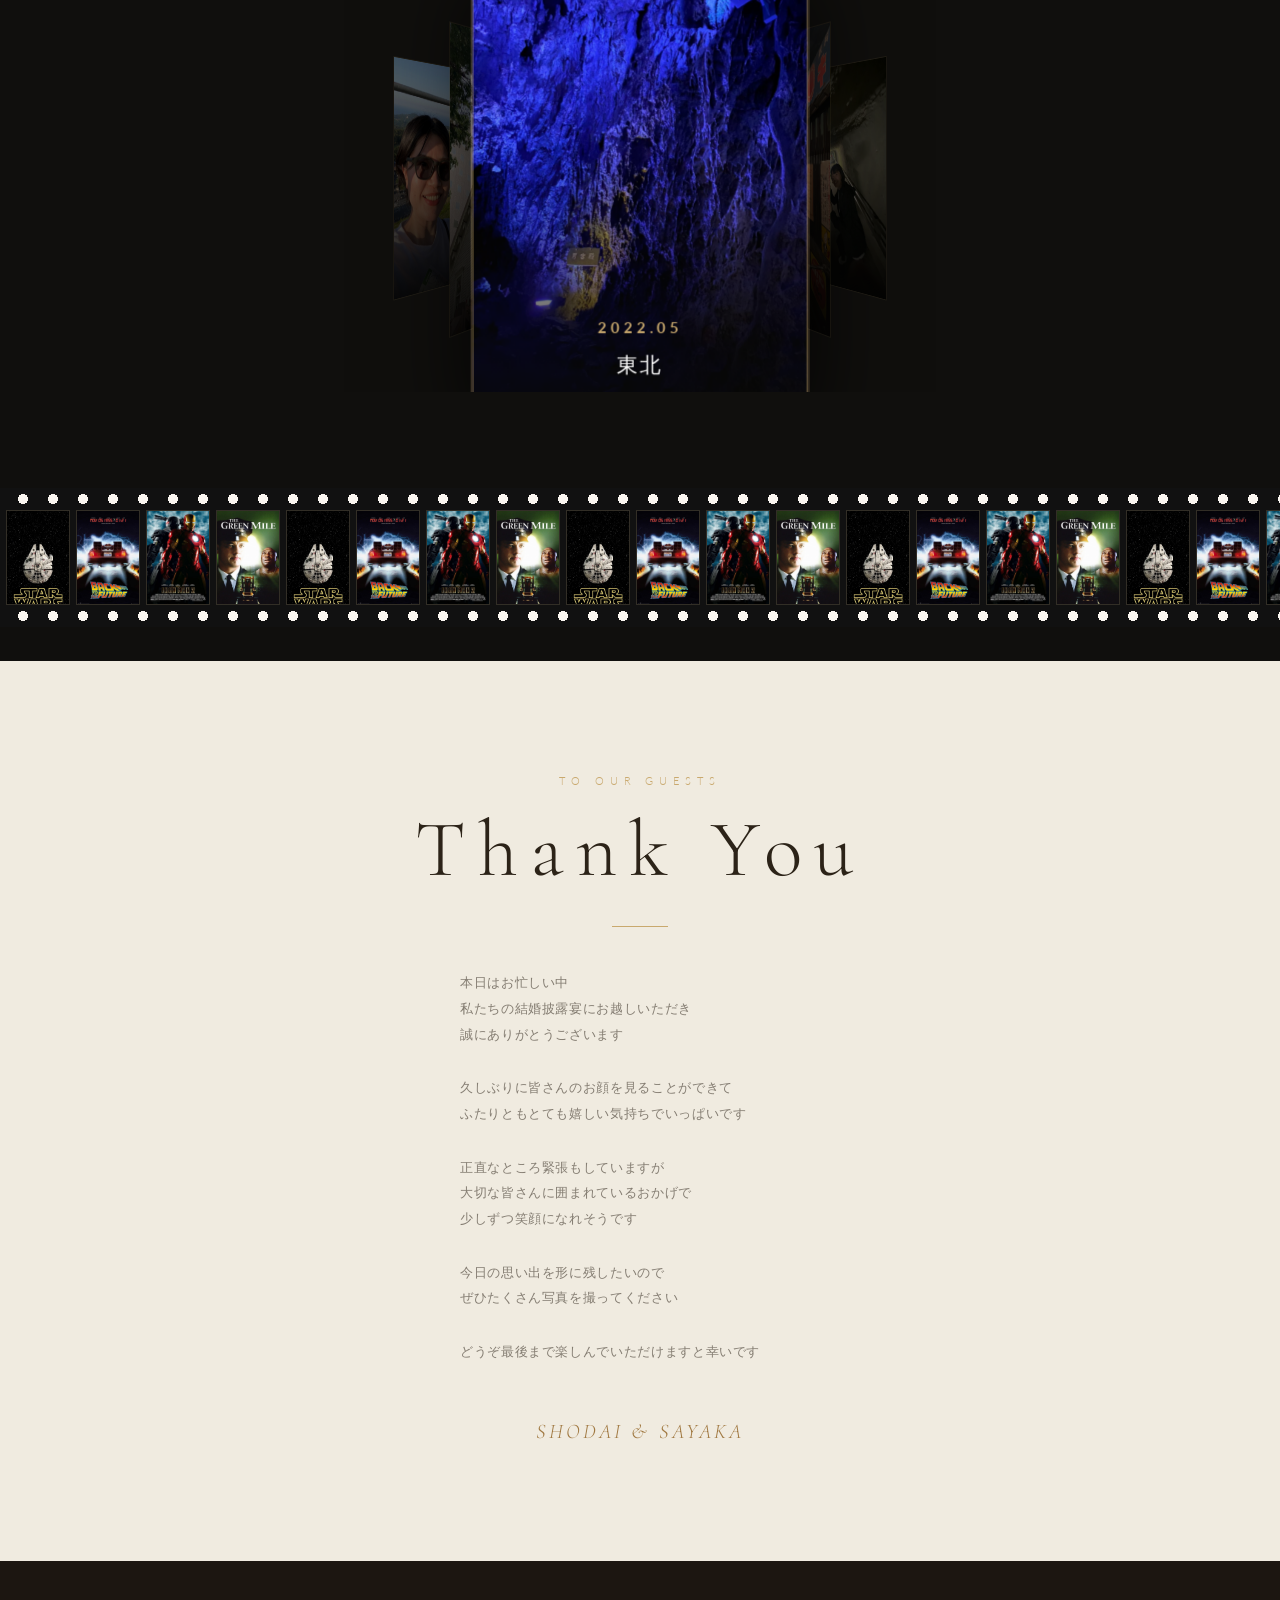
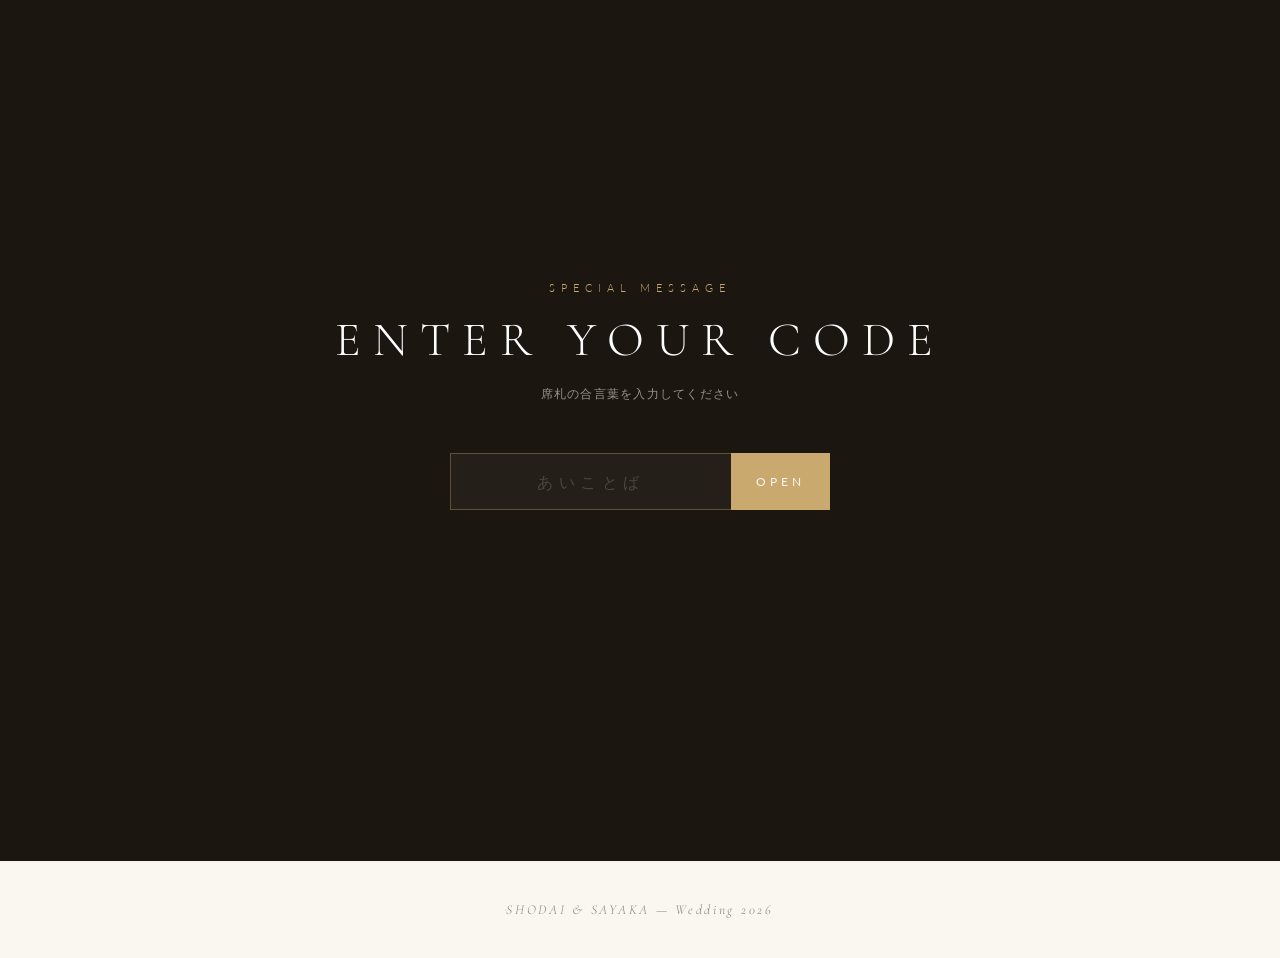
==== commit 950de21f: "111" ====
--- a/index.html
+++ b/index.html
@@ -300,9 +300,8 @@
         <img class="work-hero__building" id="workHeroBuilding" src="" alt="">
         <div class="work-hero__frame">
           <img class="work-hero__gif" id="workHeroGif" src="" alt="" aria-hidden="true">
-          <div class="work-hero__scrim"></div>
-          <p class="work-hero__message" id="workHeroMessage"></p>
-        </div>
+        </div>
+        <p class="work-hero__message" id="workHeroMessage"></p>
       </div>
 
       <div class="group-page__message" id="groupMessage"></div>
--- a/css/style.css
+++ b/css/style.css
@@ -1945,29 +1945,15 @@
   100% { opacity: 0.88; }
 }
 
-.work-hero__scrim {
-  position: absolute;
-  inset: 0;
-  background: rgba(30, 15, 15, 0.45);
-  z-index: 1;
-}
-
 .work-hero__message {
-  position: absolute;
-  inset: 0;
-  z-index: 2;
-  display: flex;
-  align-items: center;
-  justify-content: center;
-  margin: 0;
+  margin: 20px 0 0;
   padding: 0 1.6em;
   font-family: 'Shippori Mincho', var(--font-serif);
   font-weight: 700;
   font-size: 1.05rem;
   line-height: 1.9;
   text-align: center;
-  color: #f8ecd8;
-  text-shadow: 0 0.06em 0.19em rgba(0, 0, 0, 0.5);
+  color: var(--color-text);
 }
 
 @media (prefers-reduced-motion: reduce) {
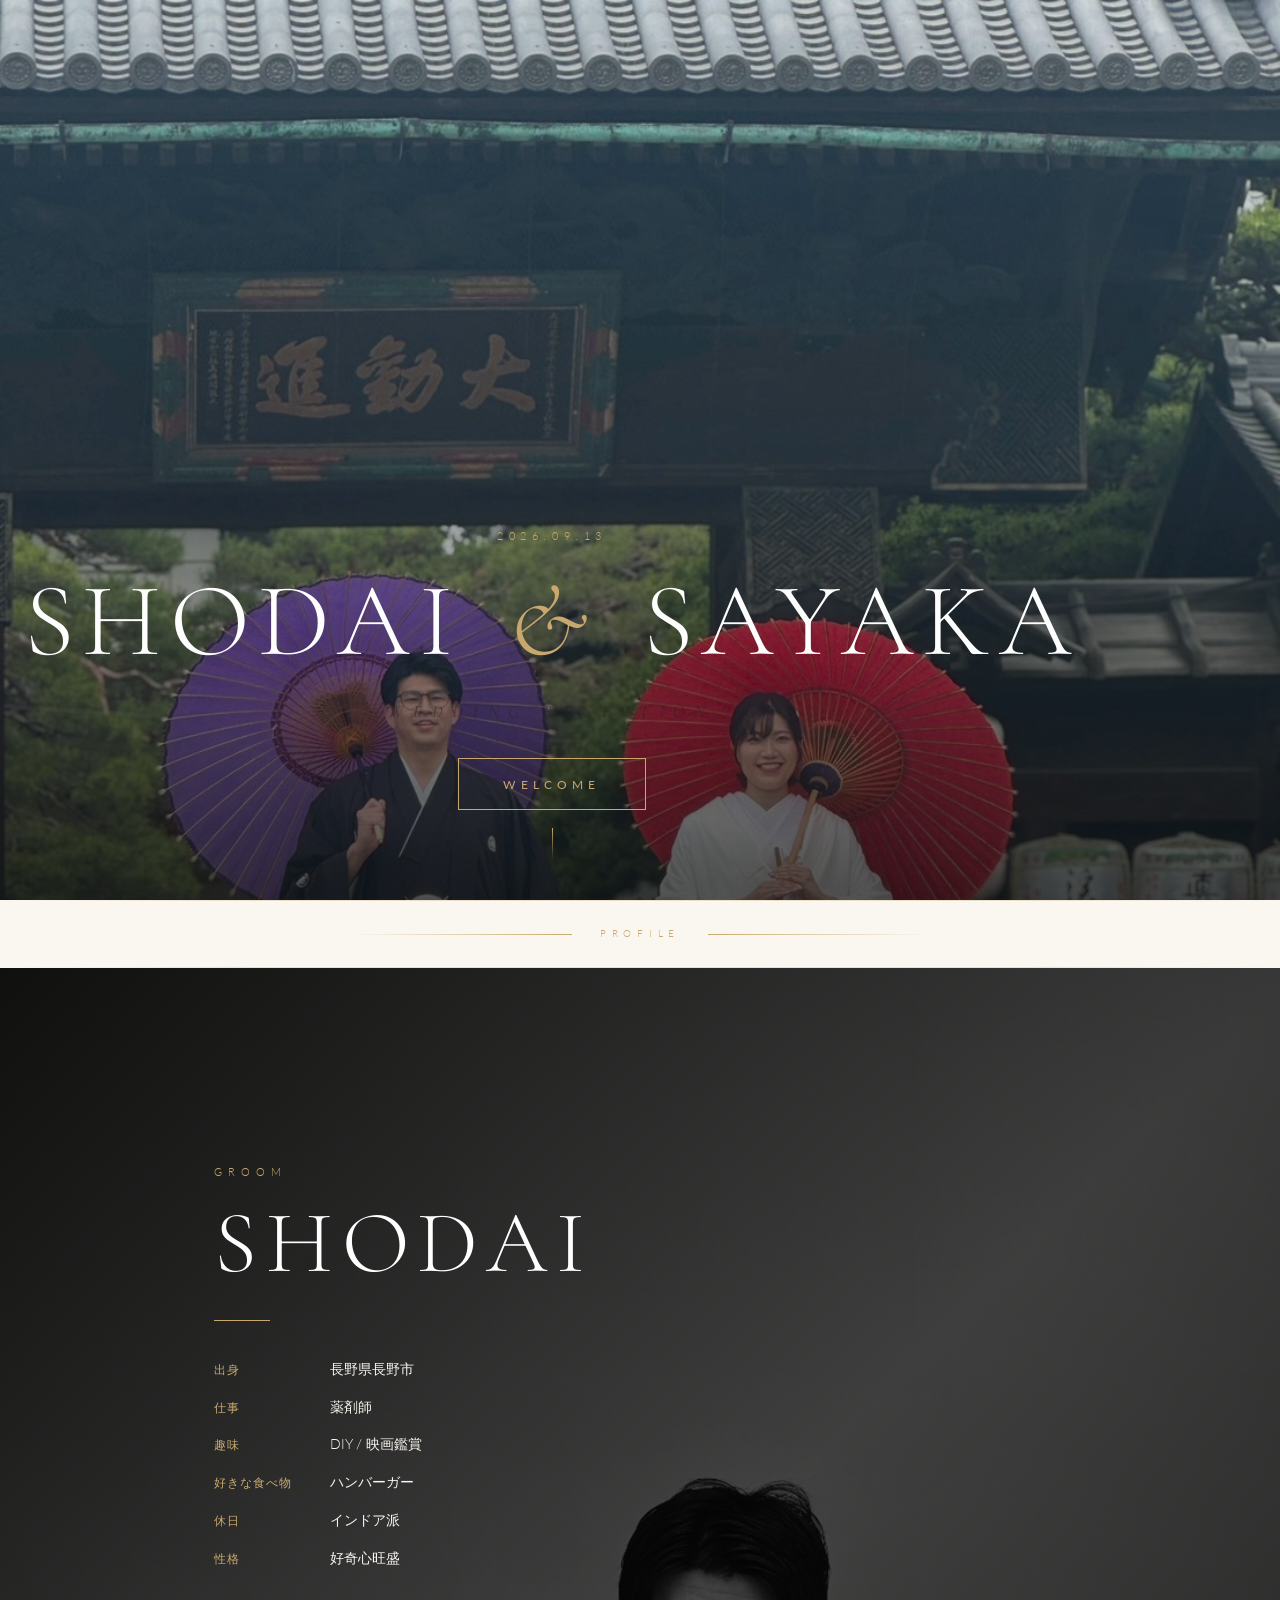
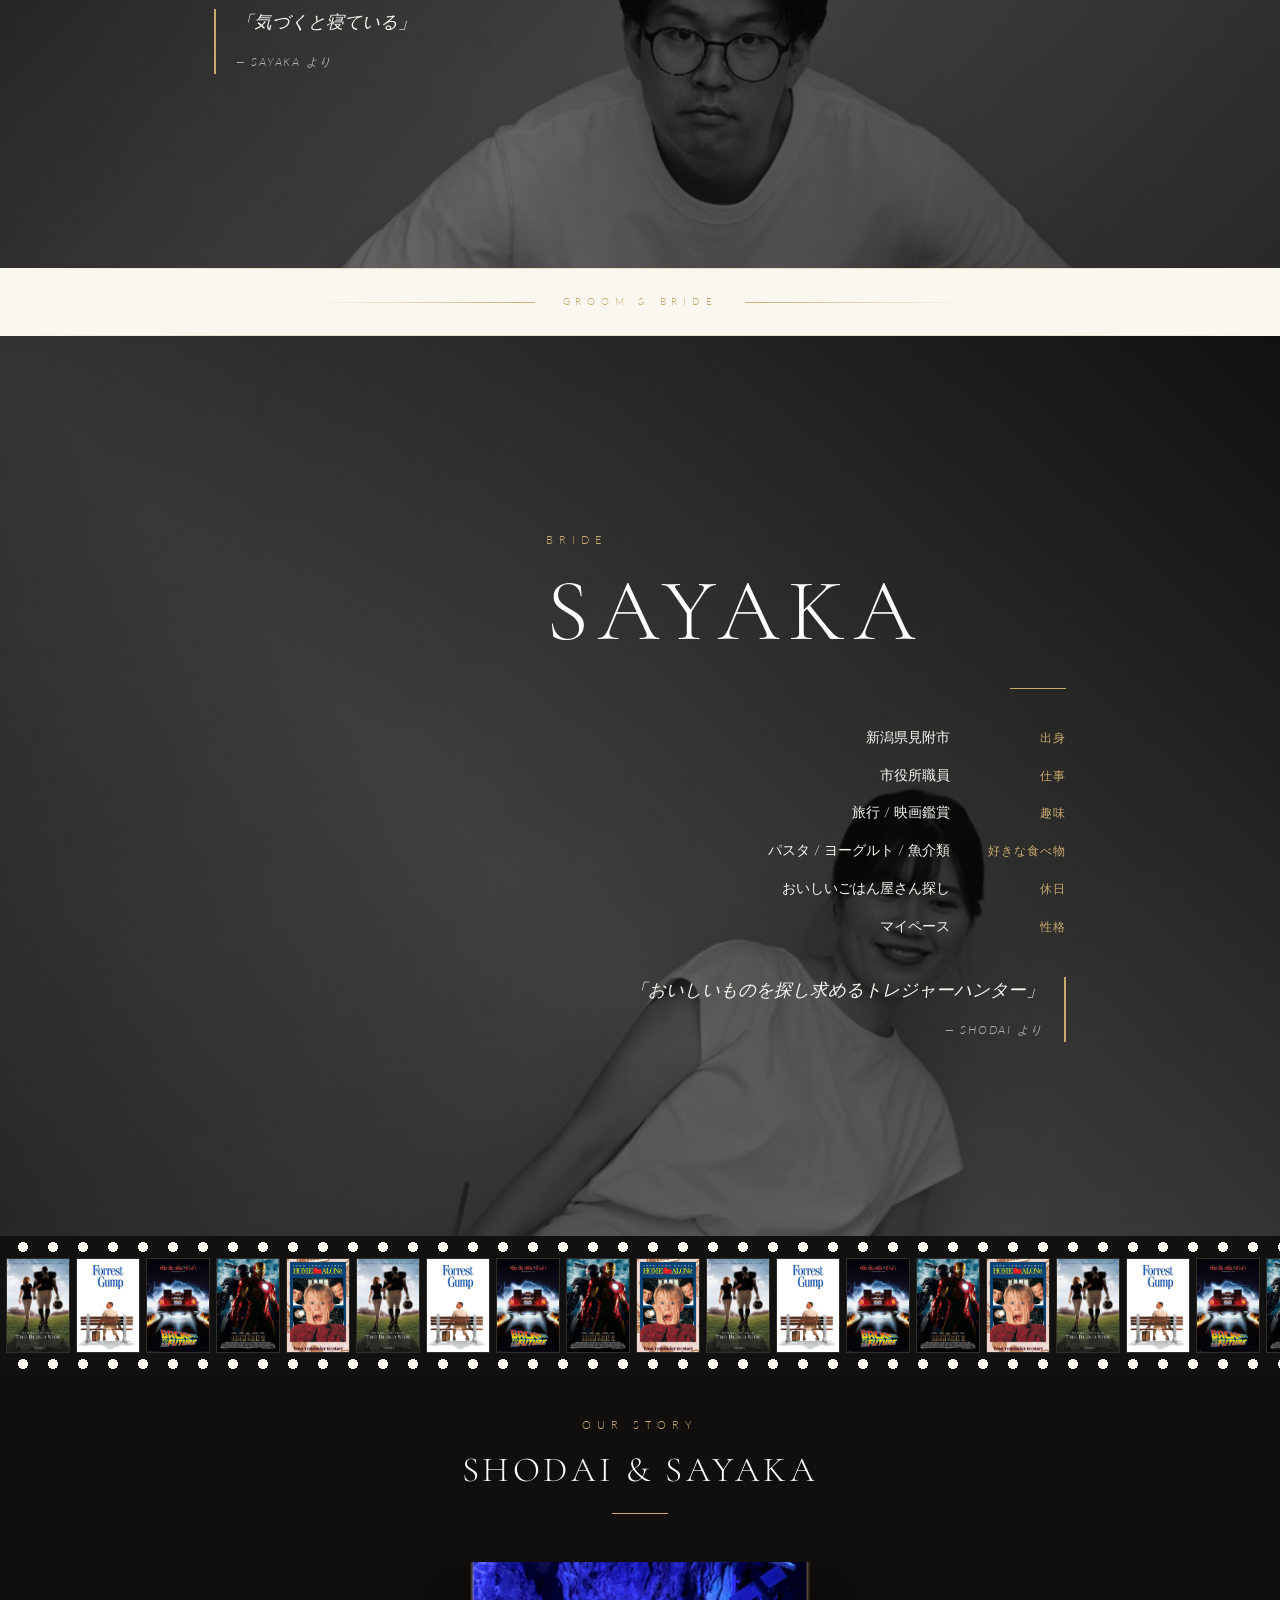
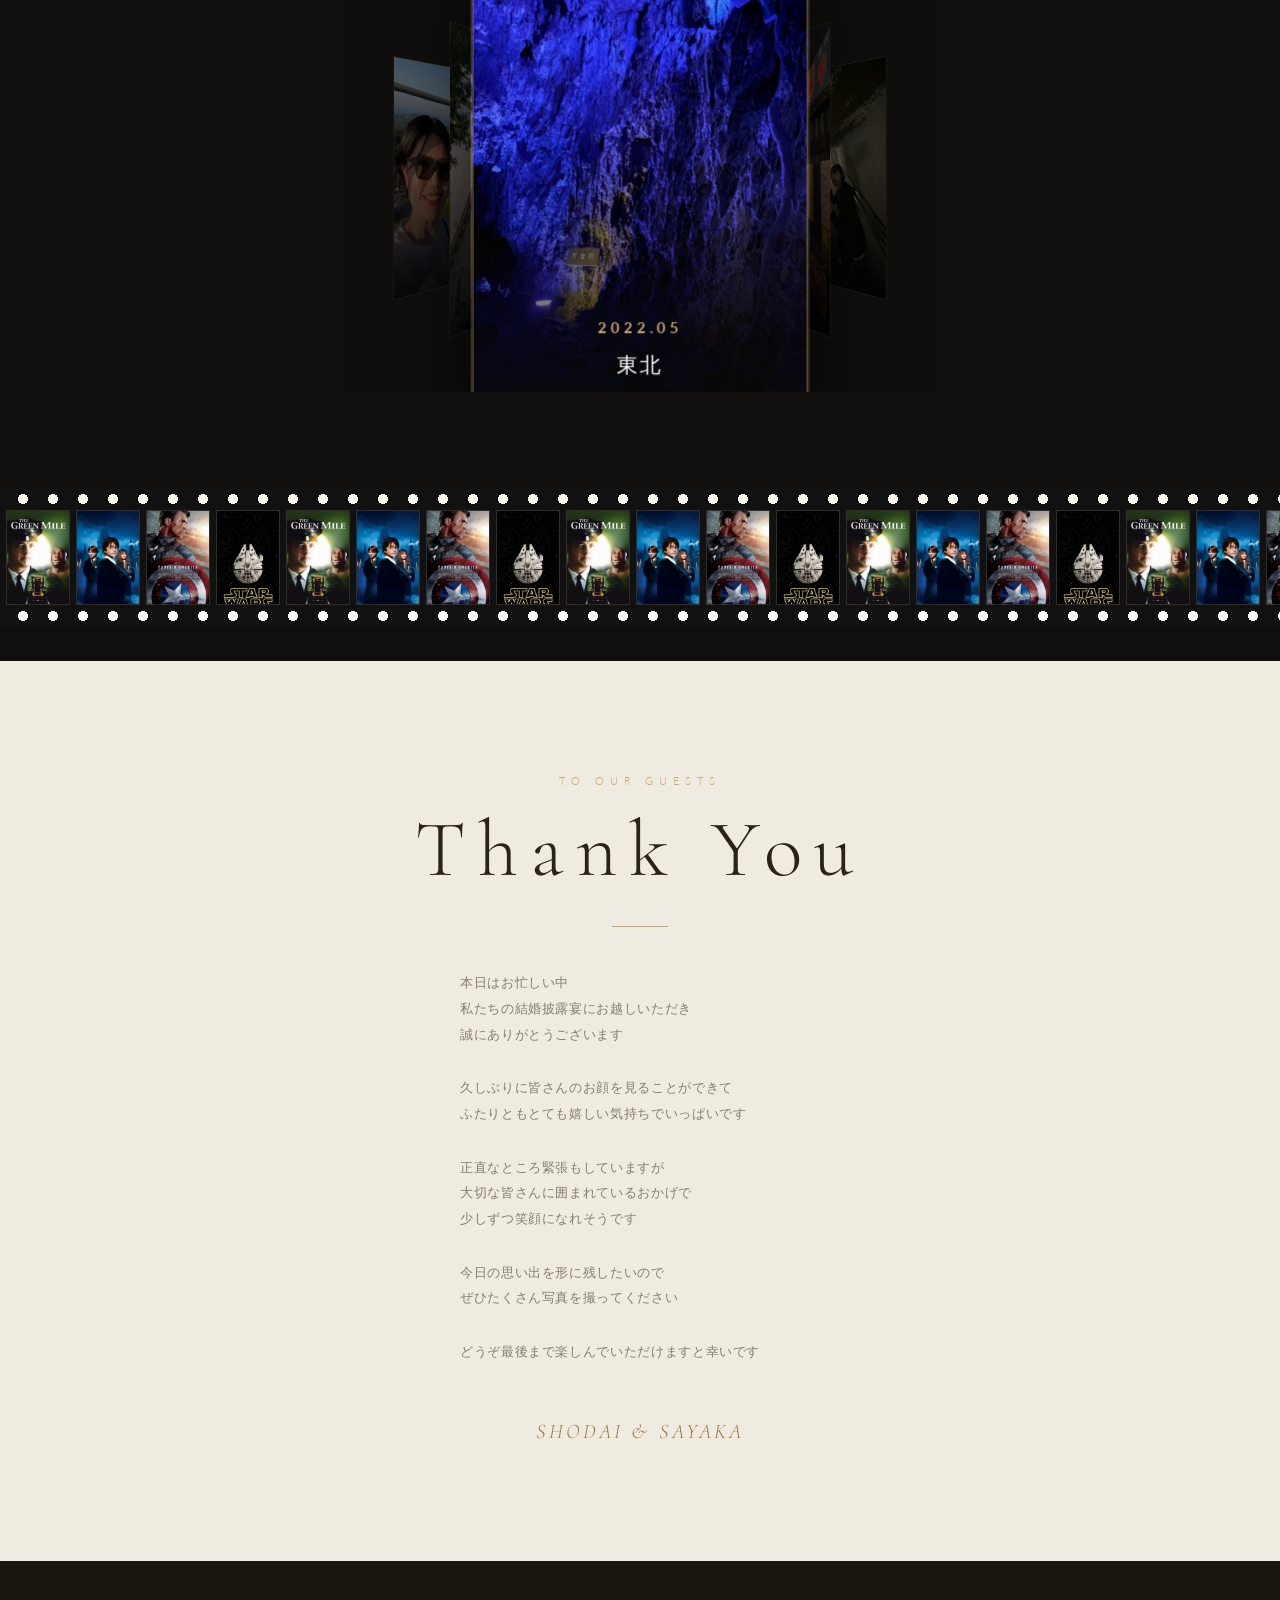
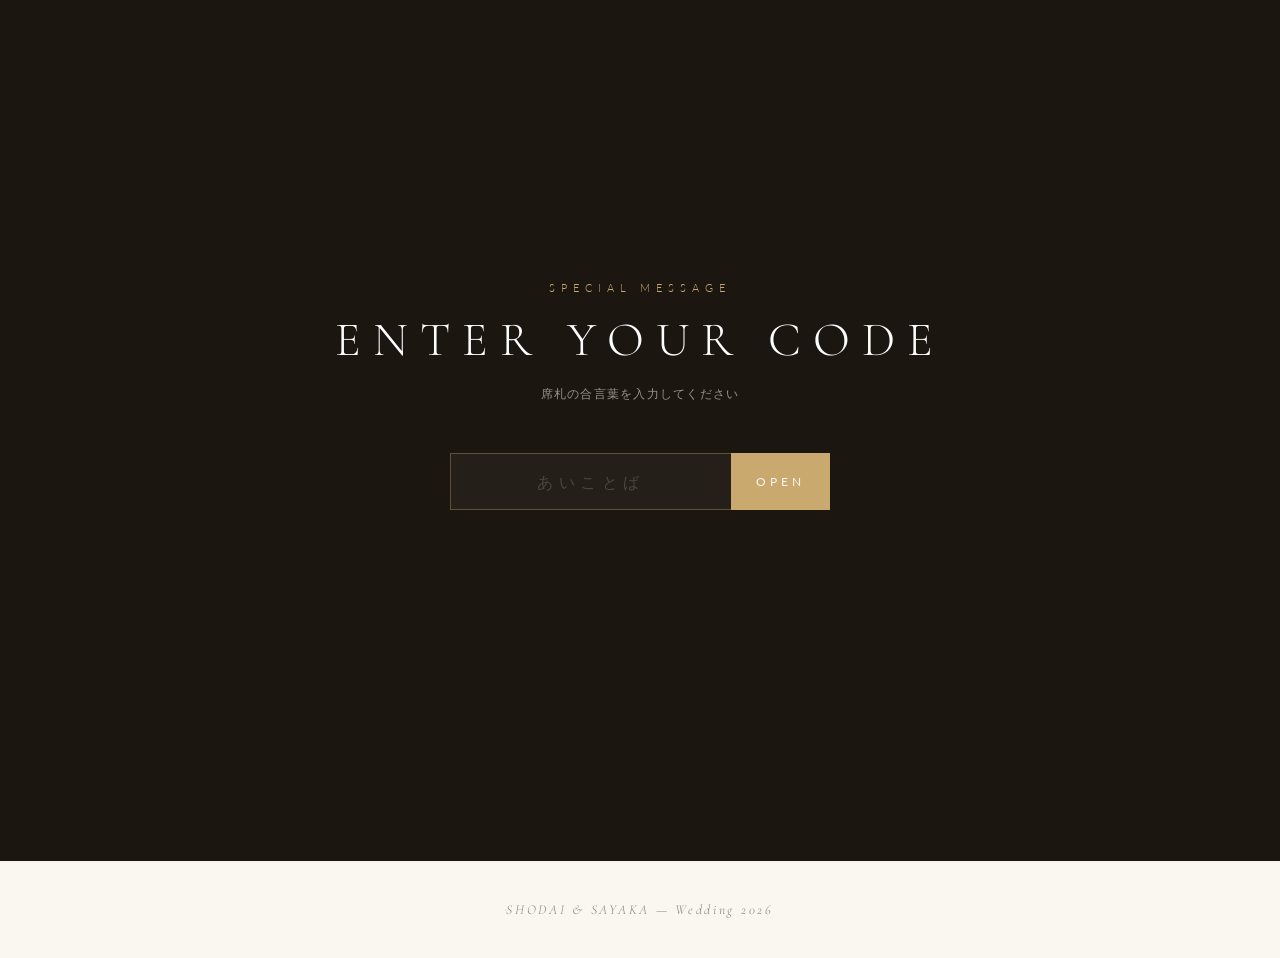
==== commit 0199a746: "9/6" ====
--- a/index.html
+++ b/index.html
@@ -215,6 +215,16 @@
       <p class="group-page__note" id="groupNote">ページの一番下に席札の番号入力欄があります</p>
       <div class="group-page__divider"></div>
       <div class="group-page__photos" id="groupPhotos"></div>
+
+      <div class="photo-story__lightbox hidden" id="glLightbox" role="dialog" aria-modal="true" aria-label="写真ビューア">
+        <div class="photo-story__lightbox-backdrop" id="glLightboxBackdrop"></div>
+        <button class="photo-story__lightbox-close" id="glLightboxClose">CLOSE</button>
+        <button class="photo-story__lightbox-nav photo-story__lightbox-nav--prev" id="glLightboxPrev" aria-label="前の写真">‹</button>
+        <img class="photo-story__lightbox-img" id="glLightboxImg" src="" alt="">
+        <button class="photo-story__lightbox-nav photo-story__lightbox-nav--next" id="glLightboxNext" aria-label="次の写真">›</button>
+        <p class="photo-story__lightbox-counter" id="glLightboxCounter"></p>
+      </div>
+
       <div class="jhs-hero hidden" id="jhsHero">
         <div id="bballStage" class="bball-stage" aria-hidden="true"></div>
         <div class="jhs-hero__frame">
--- a/css/style.css
+++ b/css/style.css
@@ -1149,6 +1149,7 @@
   object-fit: contain;
   object-position: center;
   display: block;
+  cursor: pointer;
 }
 
 /* 写真1枚のグループ: その1枚を大きくメイン表示する */
@@ -1187,6 +1188,7 @@
   object-fit: cover;
   object-position: center;
   display: block;
+  cursor: pointer;
 }
 
 @keyframes group-fade-up {
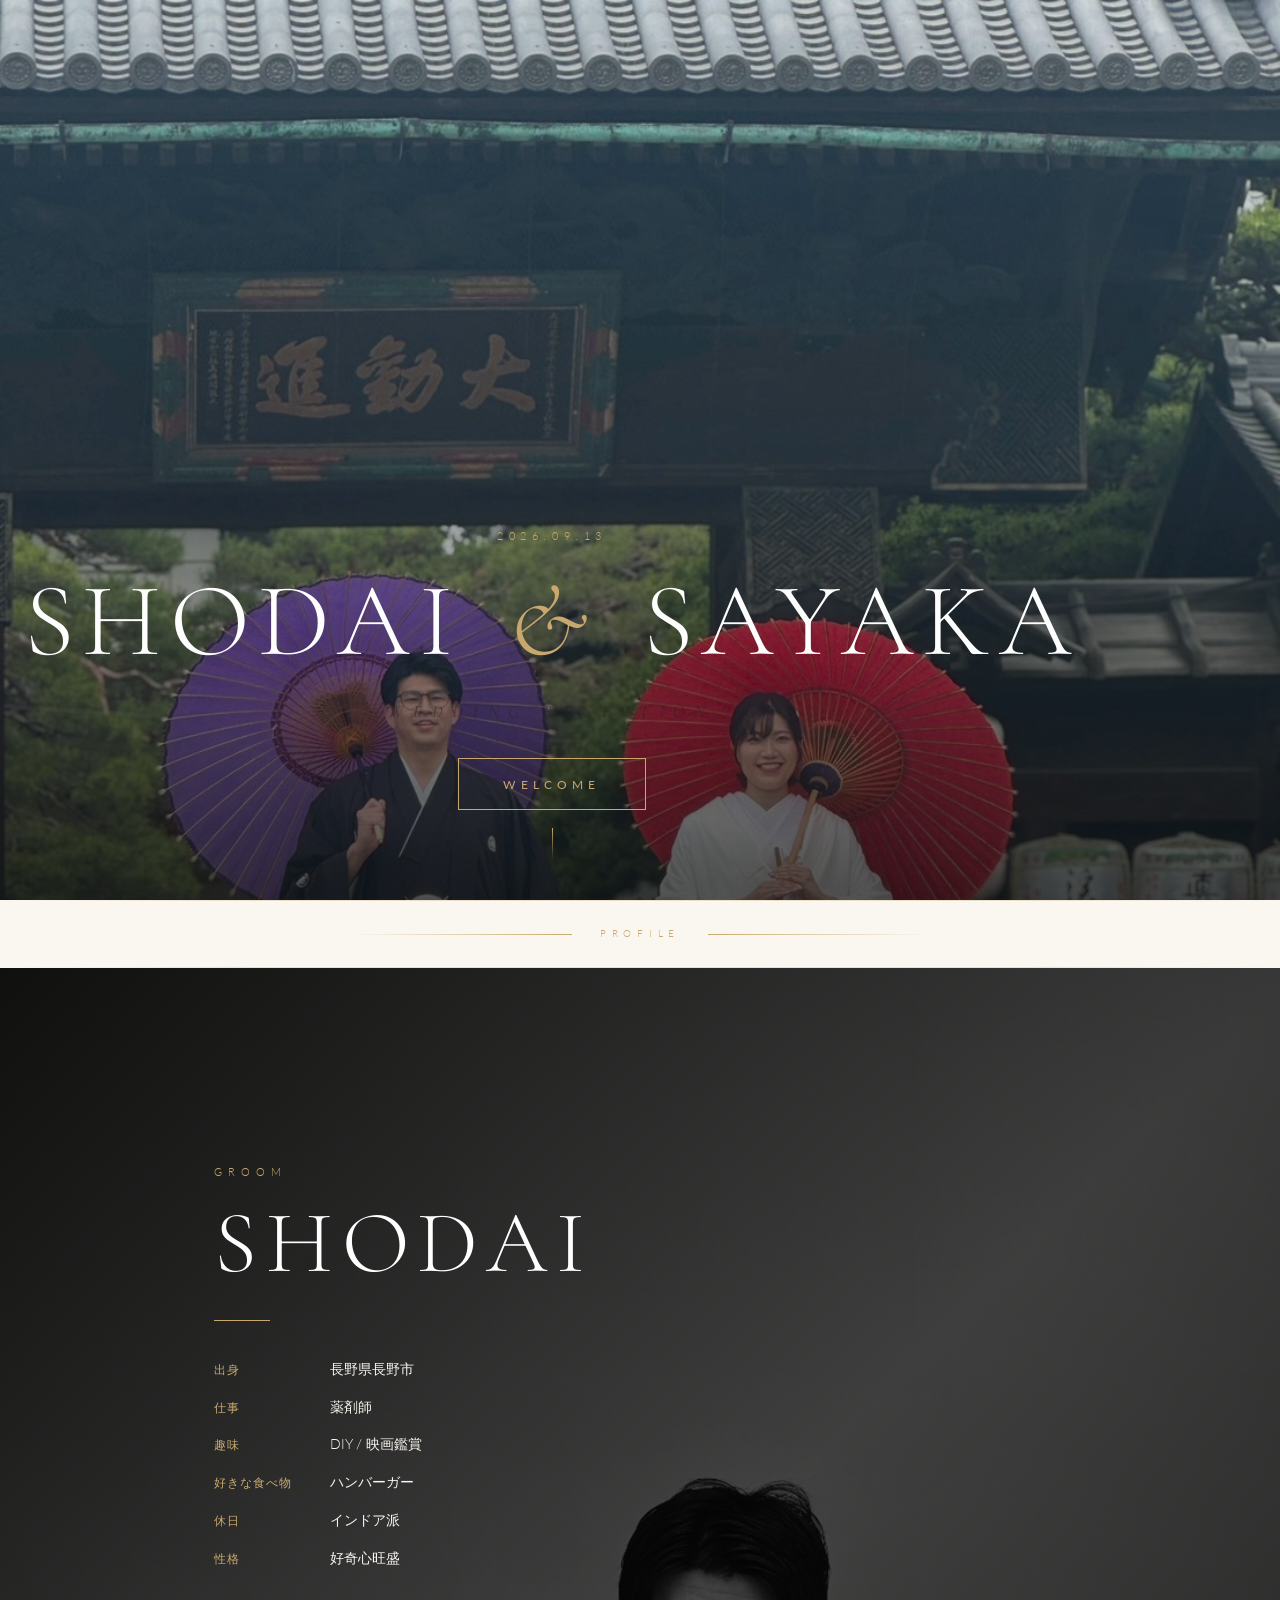
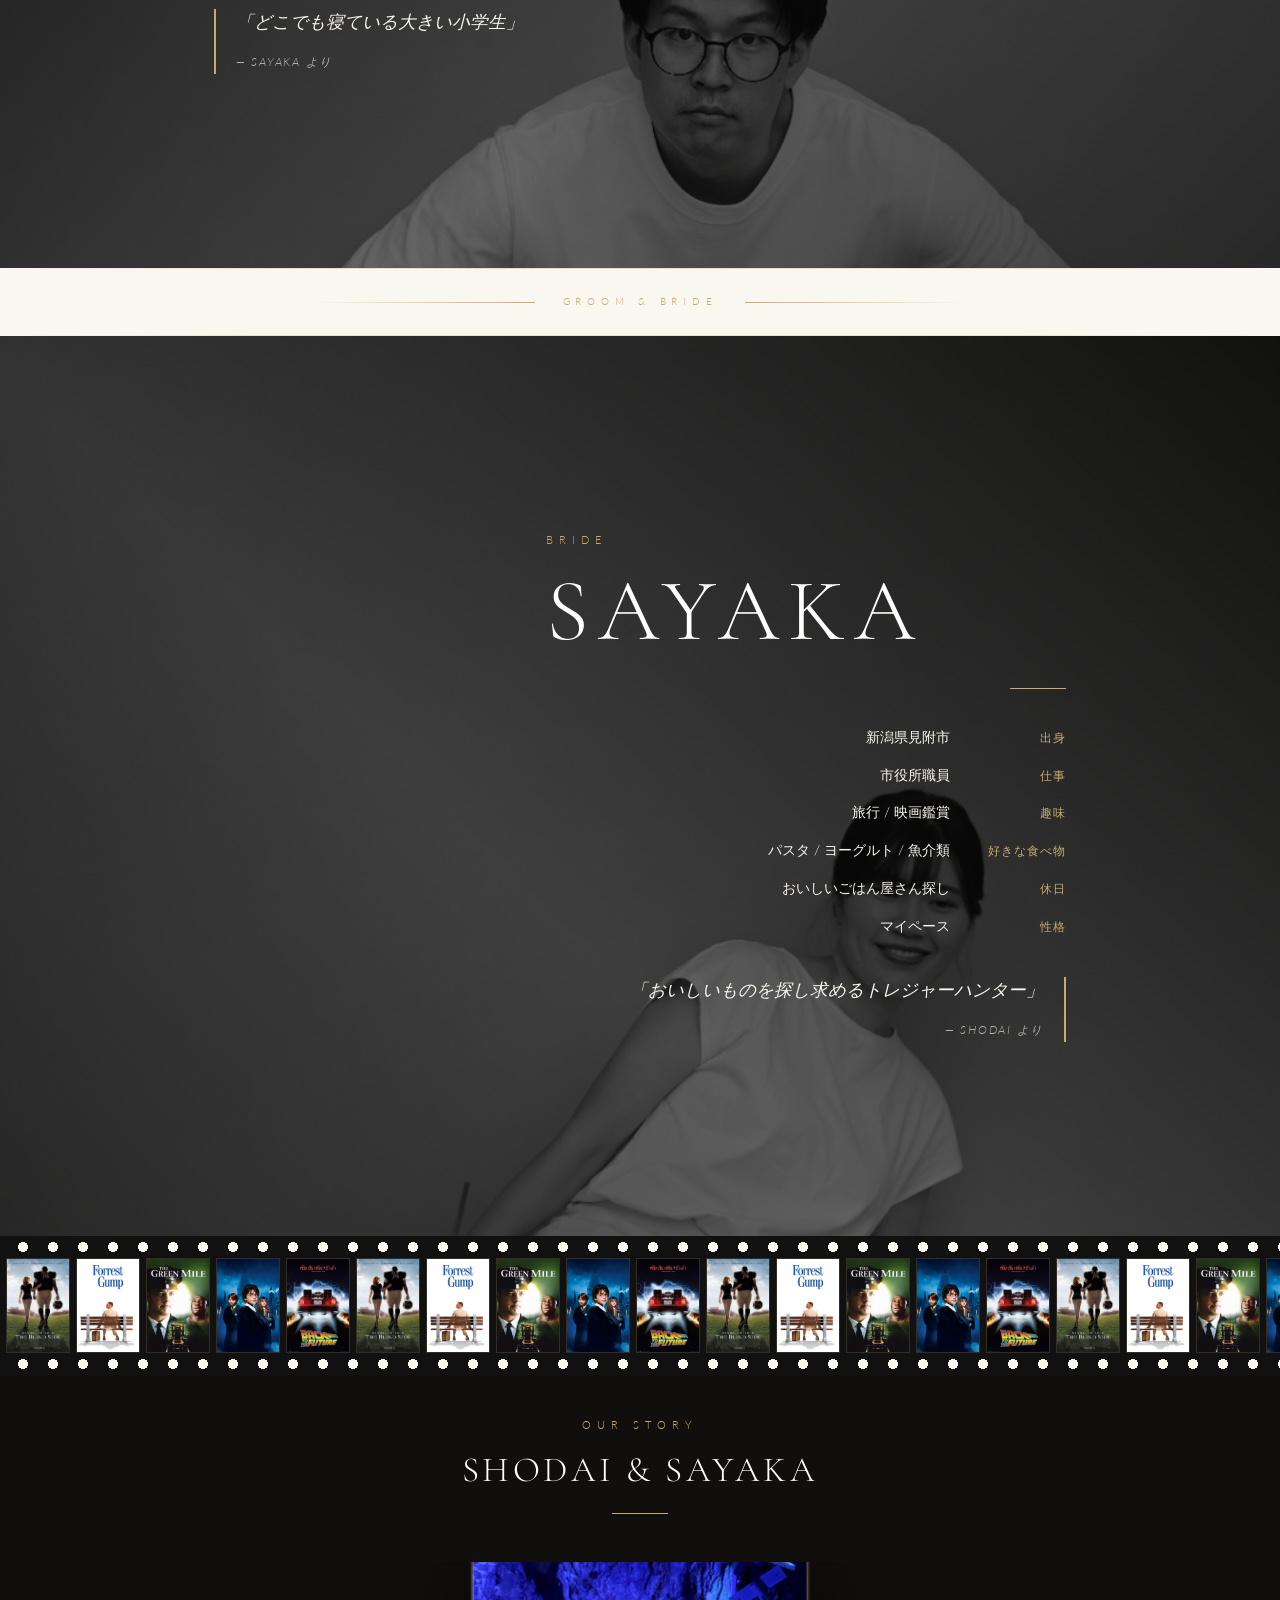
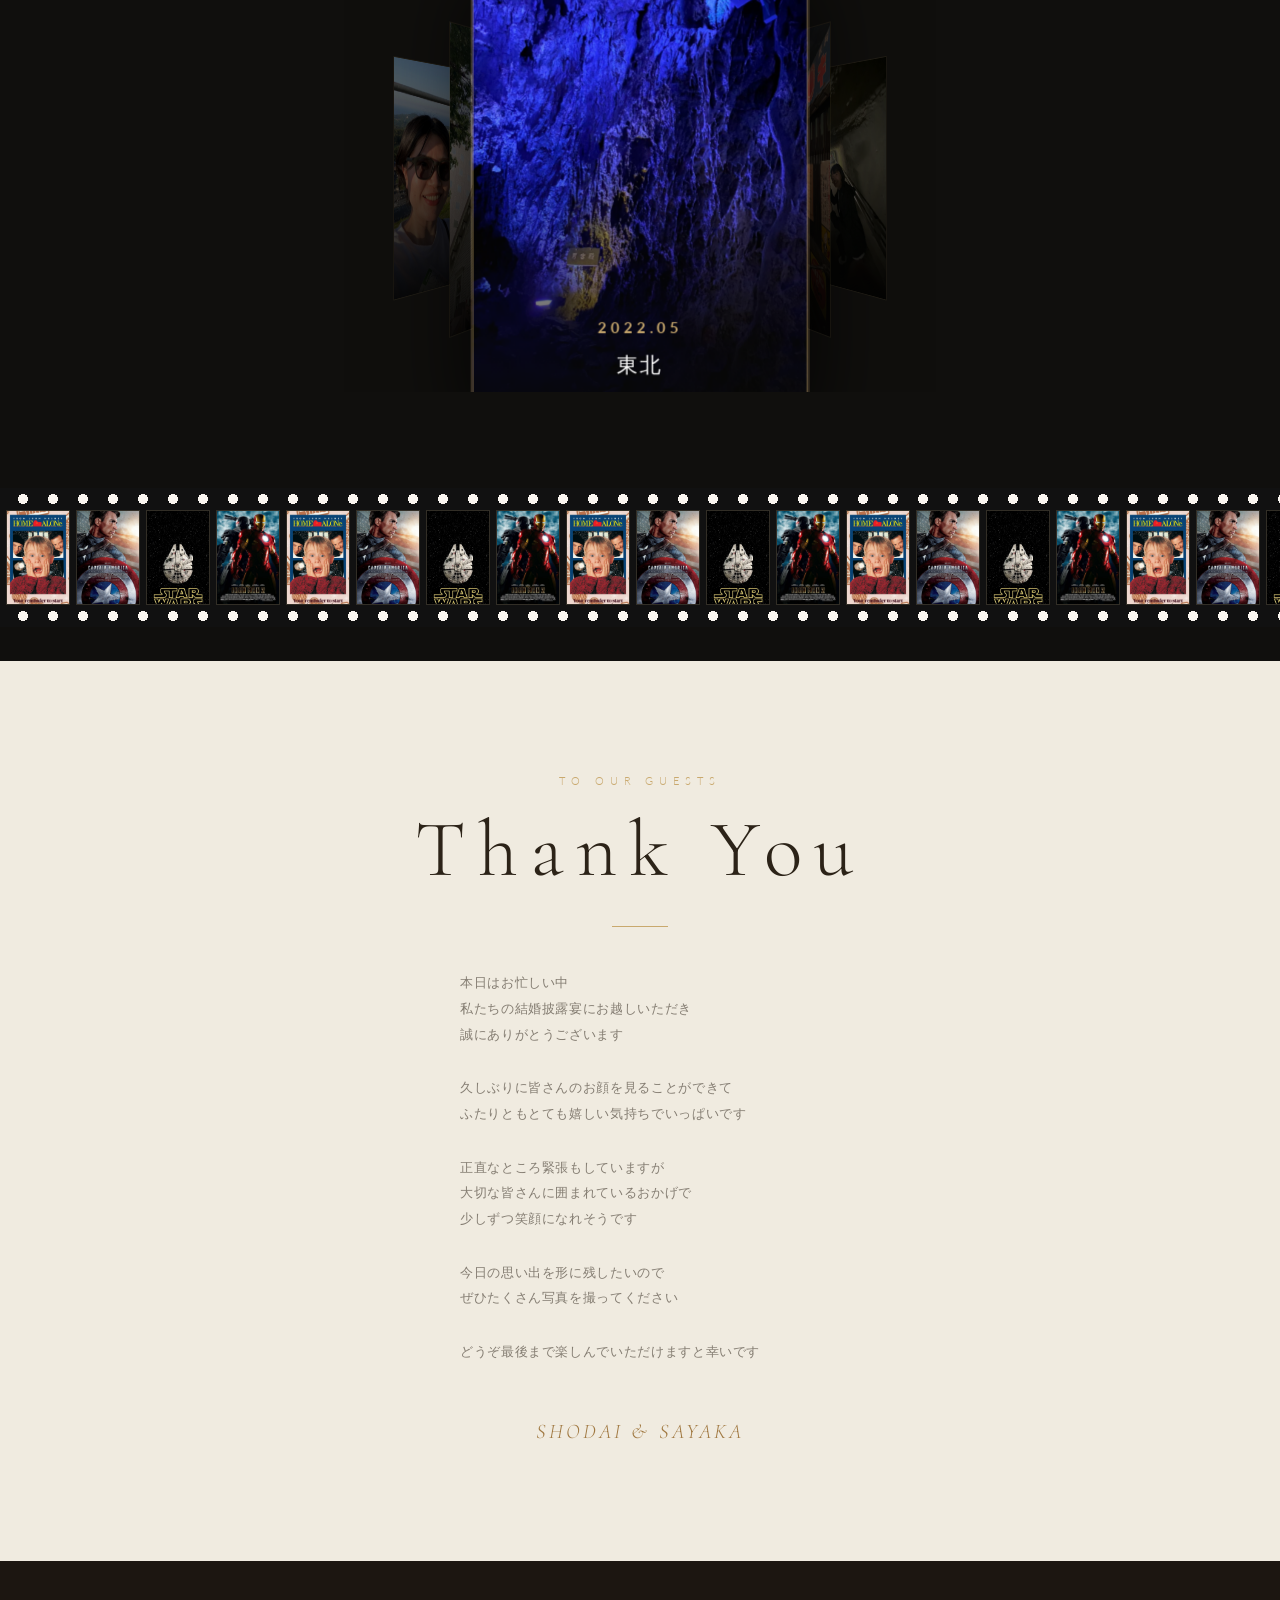
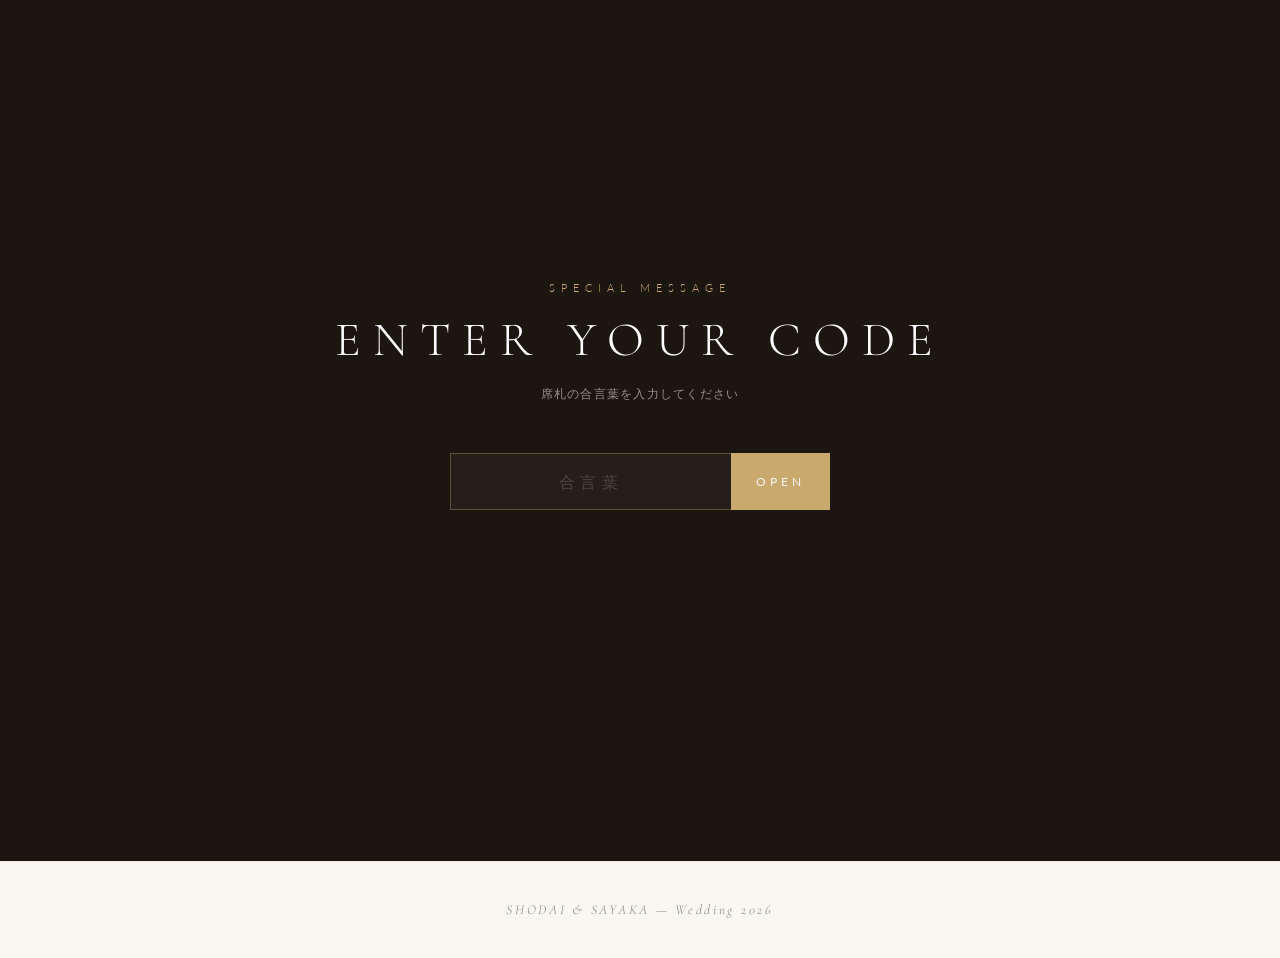
==== commit d7cb5415: "Update index.html" ====
--- a/index.html
+++ b/index.html
@@ -61,7 +61,7 @@
           </div>
         </dl>
         <blockquote class="profile__quote fade-in">
-          <p>「気づくと寝ている」</p>
+          <p>「どこでも寝ている大きい小学生」</p>
           <cite>— SAYAKA より</cite>
         </blockquote>
       </div>
@@ -191,7 +191,7 @@
             type="text"
             id="codeInput"
             class="secret__input"
-            placeholder="あいことば"
+            placeholder="合言葉"
             maxlength="20"
             autocomplete="off"
             autocapitalize="characters"
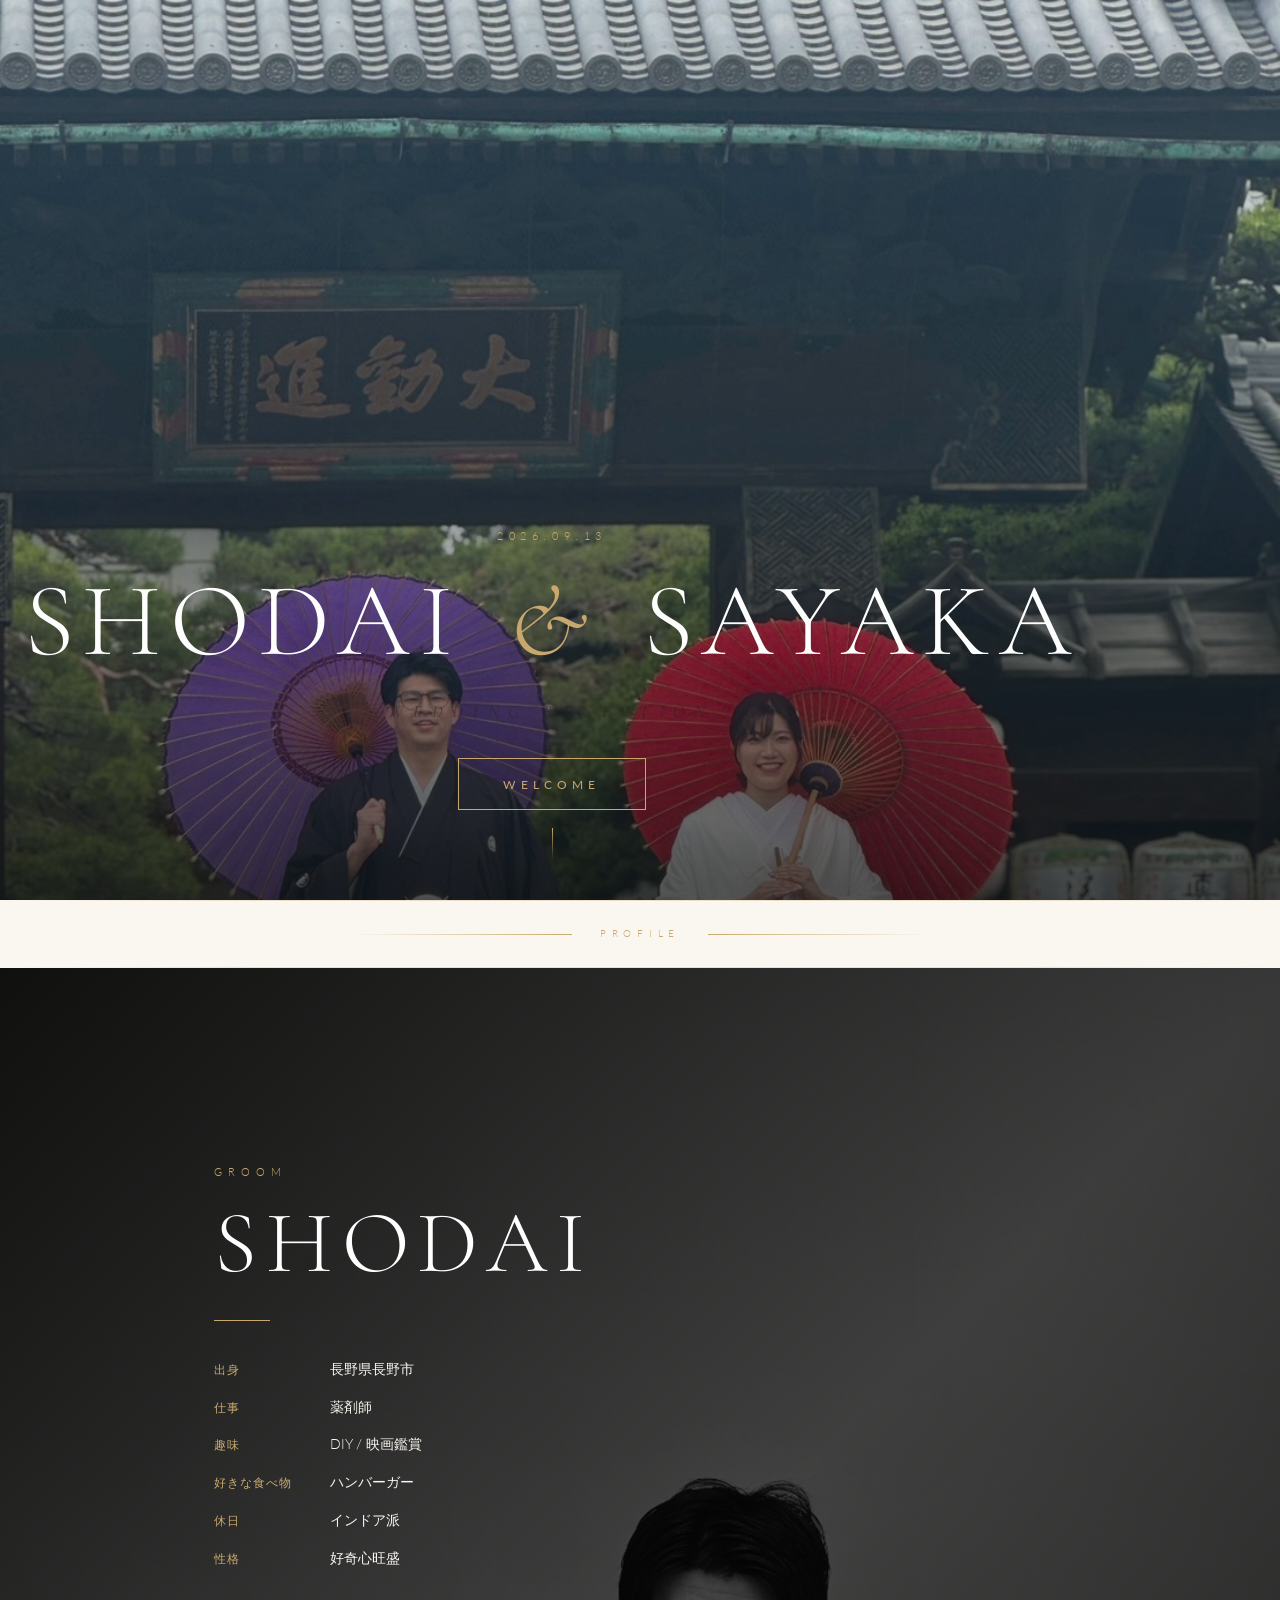
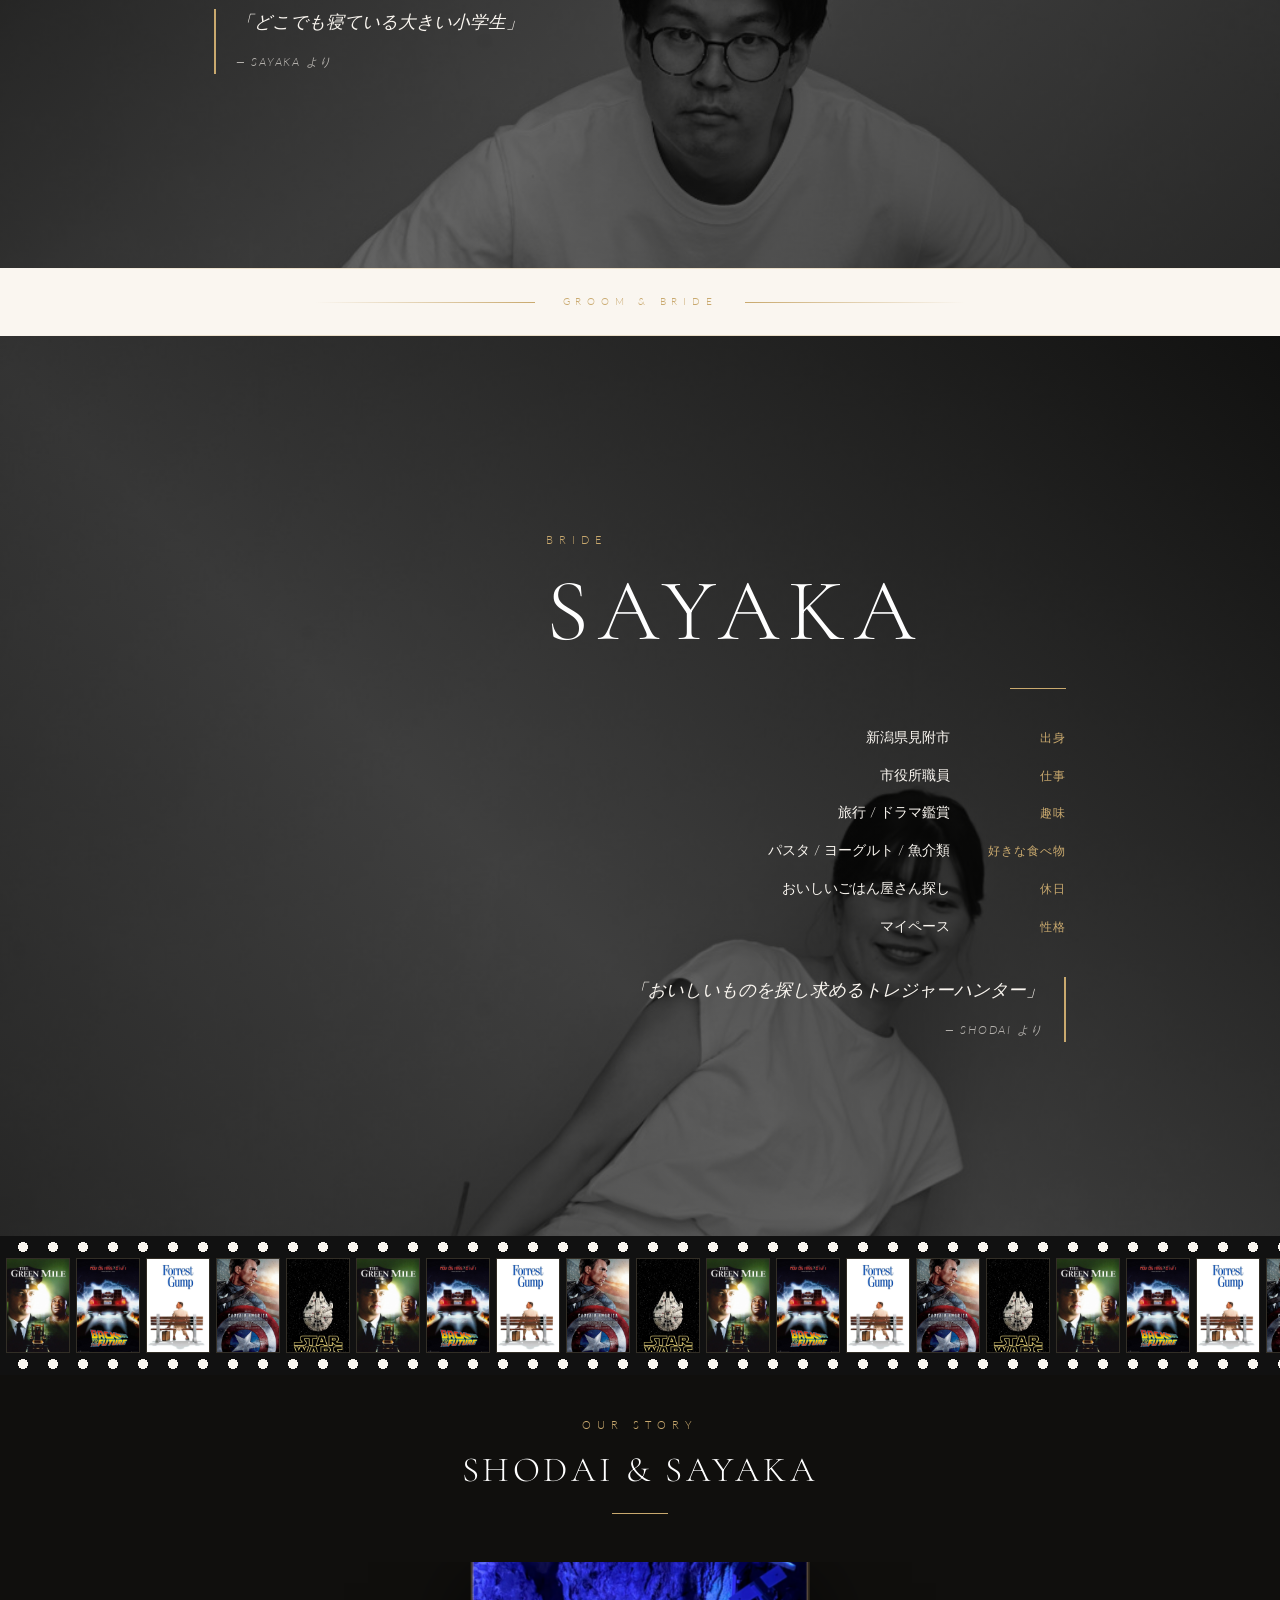
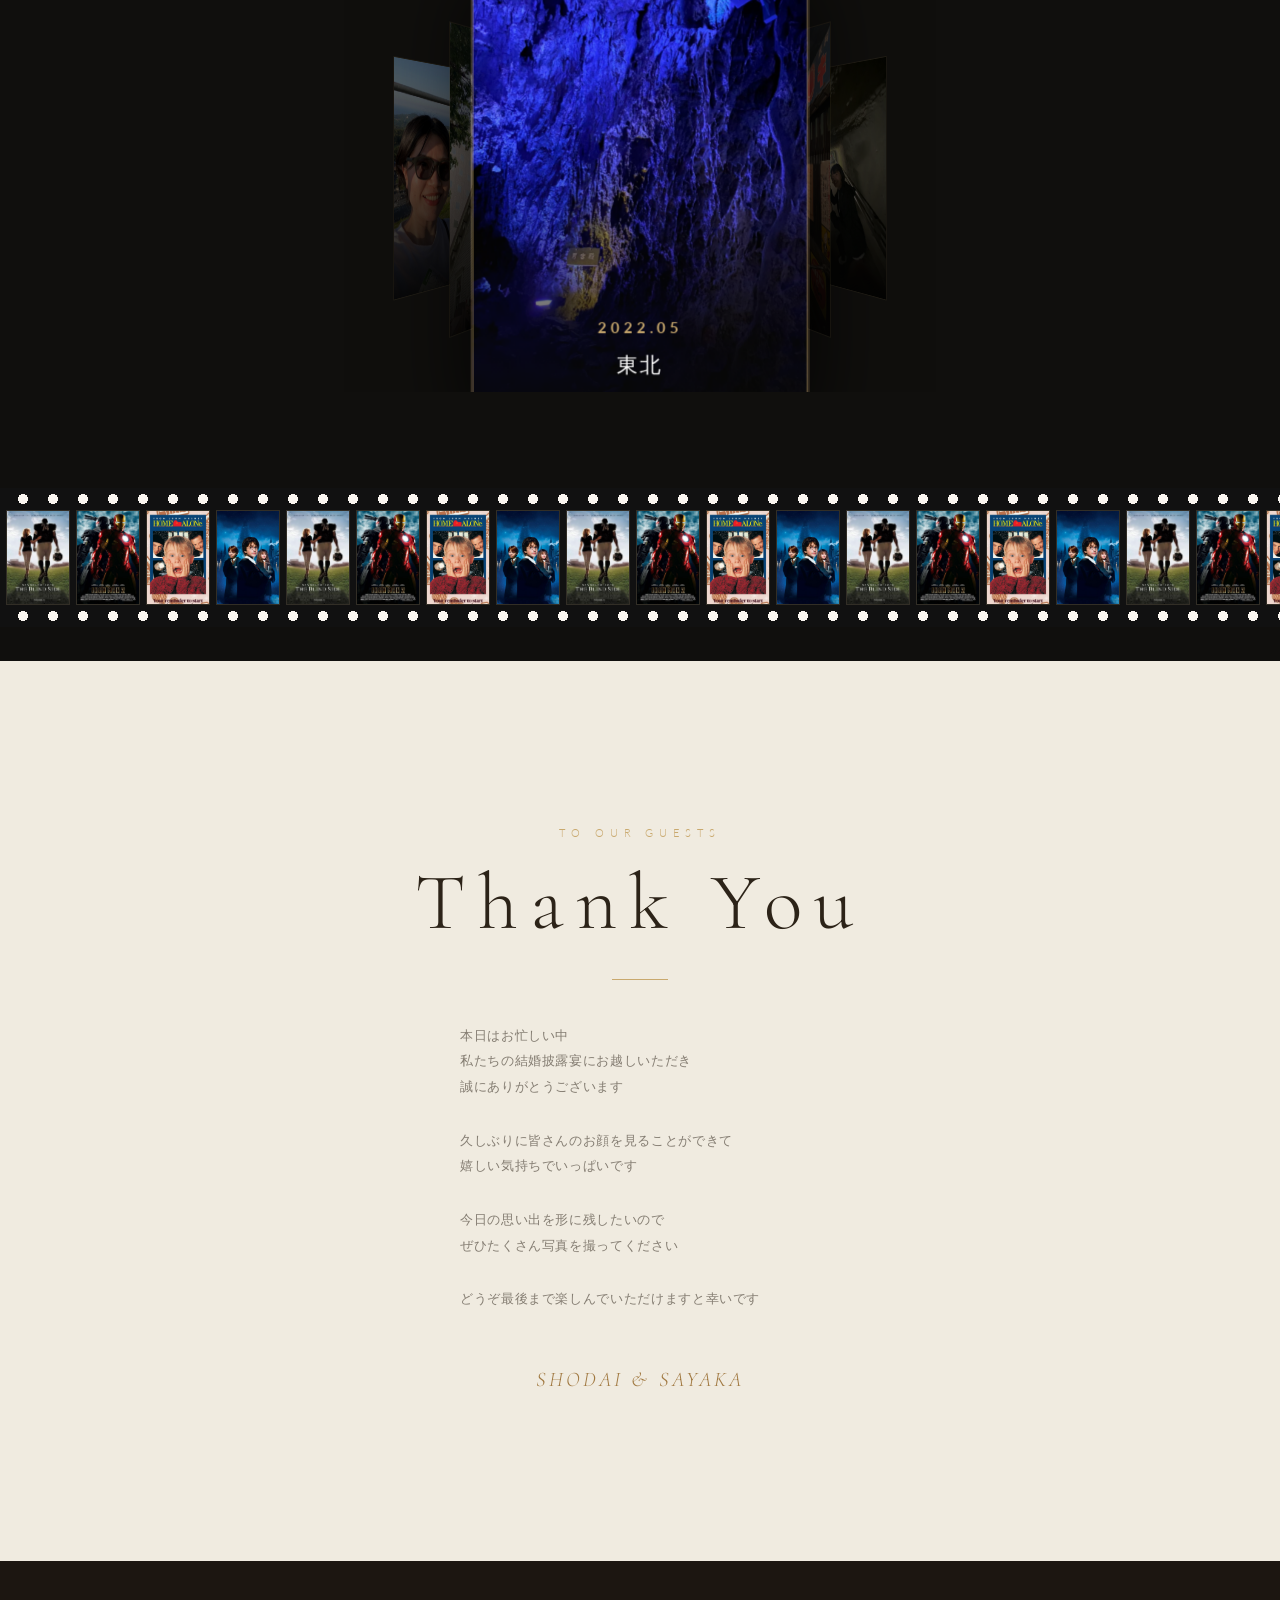
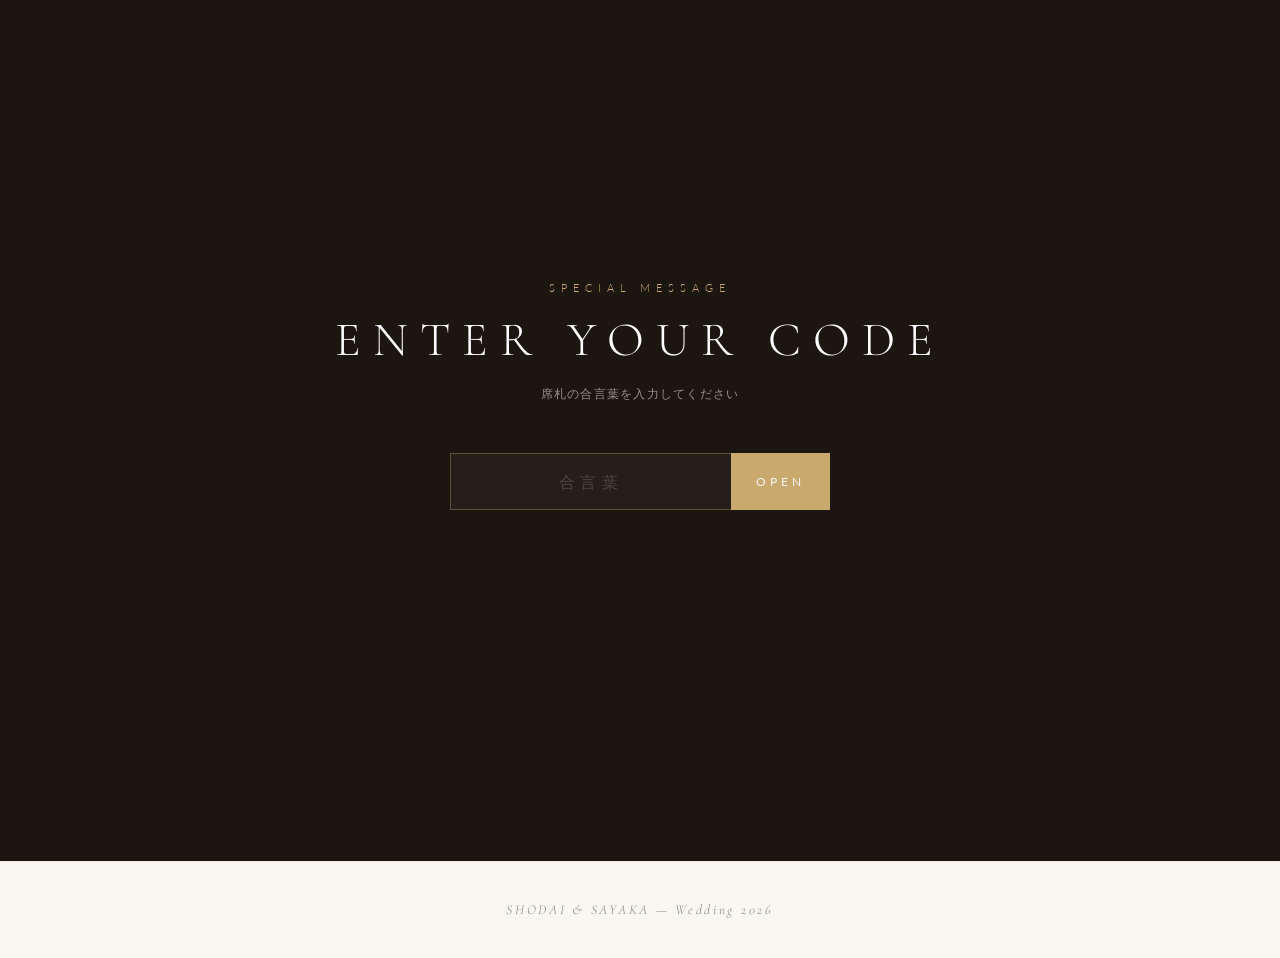
==== commit fac9ecf6: "9/13" ====
--- a/index.html
+++ b/index.html
@@ -92,7 +92,7 @@
             <dt>仕事</dt><dd>市役所職員</dd>
           </div>
           <div class="profile__item fade-in">
-            <dt>趣味</dt><dd>旅行 / 映画鑑賞</dd>
+            <dt>趣味</dt><dd>旅行 / ドラマ鑑賞</dd>
           </div>
           <div class="profile__item fade-in">
             <dt>好きな食べ物</dt><dd>パスタ / ヨーグルト / 魚介類</dd>
@@ -159,12 +159,7 @@
           </p>
           <p class="message__para fade-in">
             久しぶりに皆さんのお顔を見ることができて<br>
-            ふたりともとても嬉しい気持ちでいっぱいです
-          </p>
-          <p class="message__para fade-in">
-            正直なところ緊張もしていますが<br>
-            大切な皆さんに囲まれているおかげで<br>
-            少しずつ笑顔になれそうです
+            嬉しい気持ちでいっぱいです
           </p>
           <p class="message__para fade-in">
             今日の思い出を形に残したいので<br>
